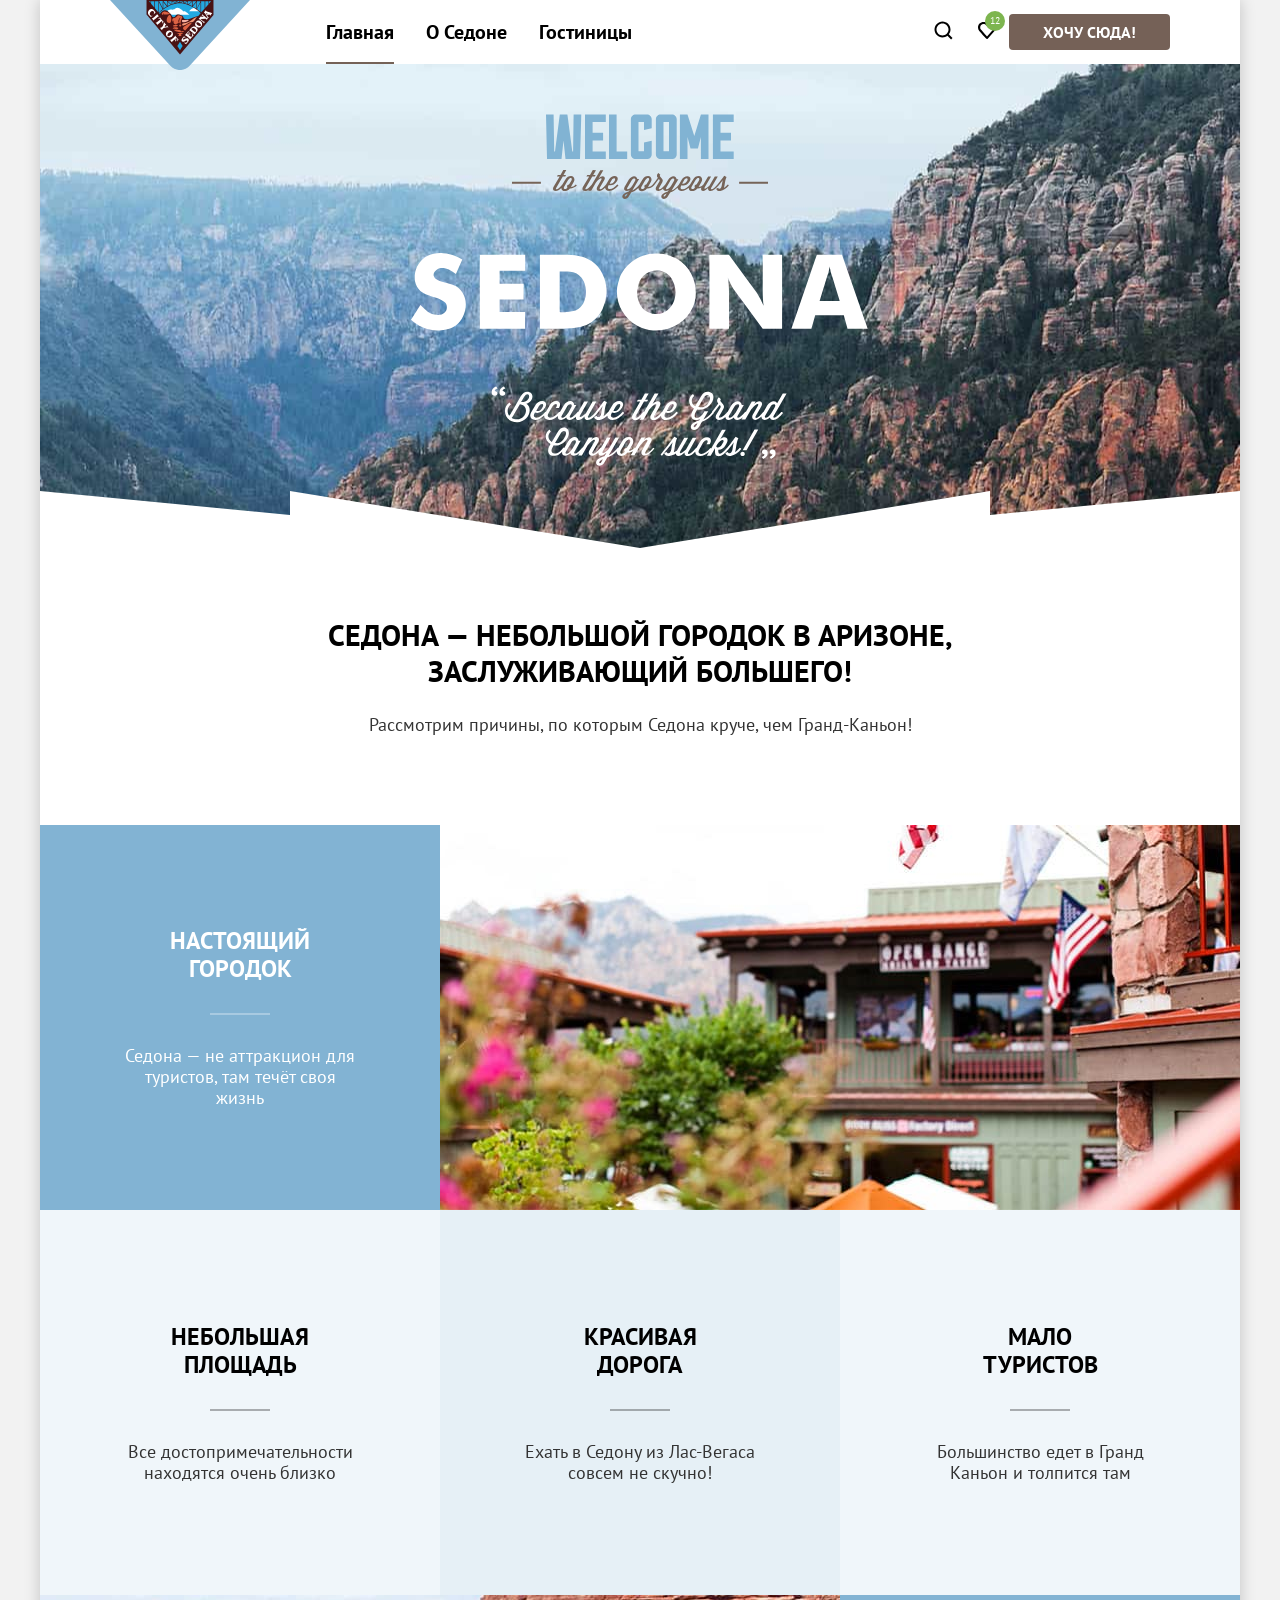
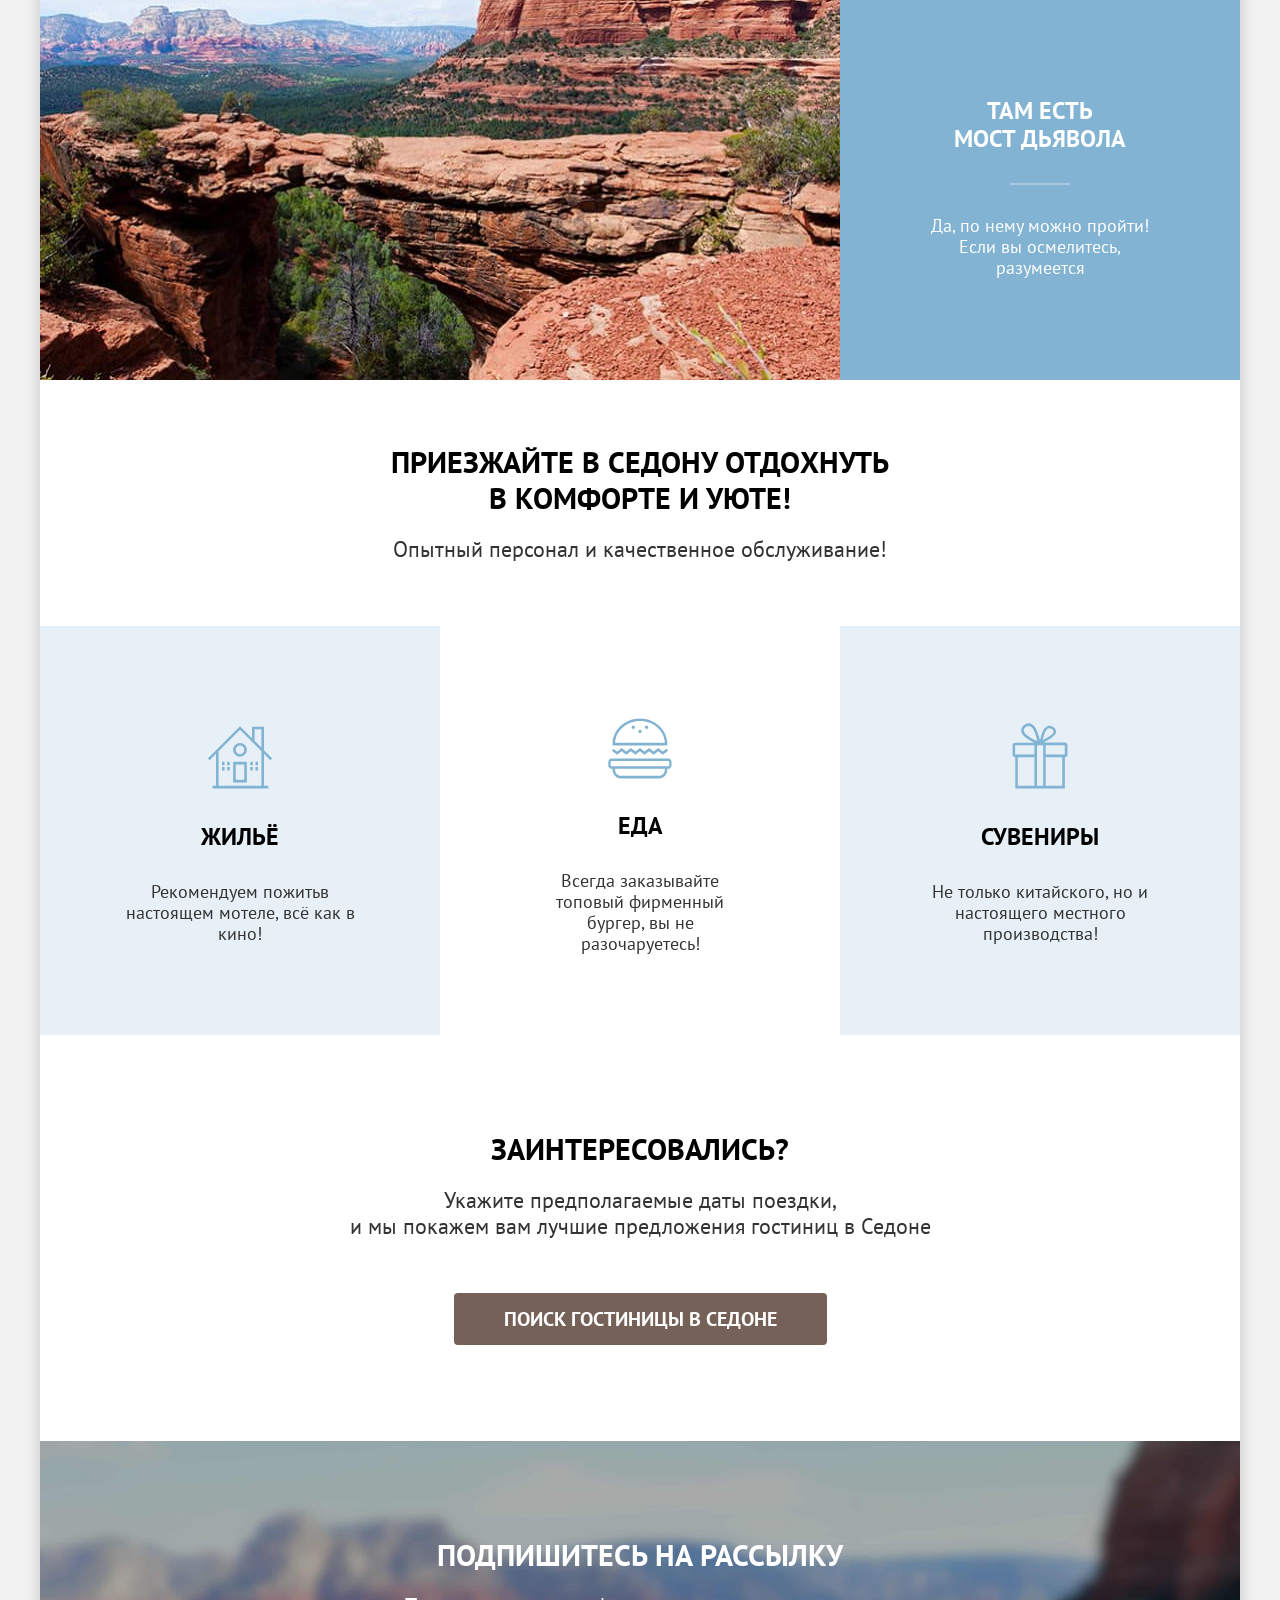
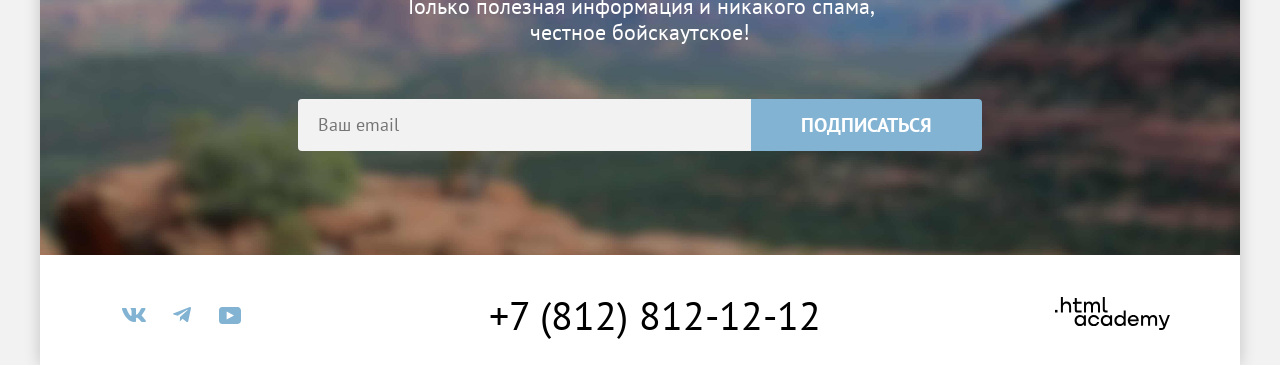
==== index.html @ 3ba4acf0 "Исправляет фокусы у интерактивных элементов" ====
<!DOCTYPE html>
<html lang="ru">

<head>
  <meta charset="utf-8">
  <title>Добро пожаловать в Седону</title>
  <link rel="icon" sizes="32x32" href="favicon.ico">
  <link rel="stylesheet" href="styles/styles.css">
</head>

<body>
  <header class="page-header">
    <nav class="navigation">
      <a class="nav-logo" href="/">
        <img class="navigation-item-image" src="images/logo.svg" width="140" height="70" alt="Логотип города">
      </a>
      <ul class="navigation-list">
        <li class="navigation-item">
          <a class="navigation-link navigation-link-current" href="/">Главная</a>
        </li>
        <li class="navigation-item">
          <a class="navigation-link" href="#">О Седоне</a>
        </li>
        <li class="navigation-item">
          <a class="navigation-link" href="catalog.html">Гостиницы</a>
        </li>
      </ul>
      <ul class="navigation-user">
        <li class="navigation-user-item">
          <a class="navigation-user-link search" href="#">
            <span class="visually-hidden">Поиск</span>
            <svg width="20" height="20" viewBox="0 0 20 20" fill="none" xmlns="http://www.w3.org/2000/svg">
              <path
                d="M19.5 18.0083L15.8 14.3287C16.8 13.0359 17.5 11.3453 17.5 9.4558C17.5 5.08011 13.9 1.5 9.5 1.5C5.1 1.5 1.5 5.17956 1.5 9.55525C1.5 13.9309 5.1 17.511 9.5 17.511C11.3 17.511 13 16.9144 14.4 15.8204L18.1 19.5L19.5 18.0083ZM9.5 15.5221C6.2 15.5221 3.5 12.837 3.5 9.55525C3.5 6.27348 6.2 3.5884 9.5 3.5884C12.8 3.5884 15.5 6.27348 15.5 9.55525C15.5 12.837 12.8 15.5221 9.5 15.5221Z"
                fill="currentColor" />
            </svg>
          </a>
        </li>
        <li class="navigation-user-item">
          <a class="navigation-user-link favourite" href="#">
            <span class="visually-hidden">Избранное</span>
            <svg width="20" height="20" viewBox="0 0 20 20" fill="none" xmlns="http://www.w3.org/2000/svg">
              <path
                d="M9.9 19C9.6 19 9.3 18.9 9.1 18.6C3.7 12.5 2.4 11.1 2.1 10.7C1.4 9.8 1 8.6 1 7.4C1 4.4 3.4 2 6.5 2C7.8 2 9 2.5 10 3.3C11 2.5 12.3 2 13.5 2C16.5 2 19 4.4 19 7.4C19 8.7 18.5 9.9 17.7 10.8L10.7 18.7C10.5 18.9 10.3 19 9.9 19ZM3.9 9.5C4.2 9.9 7.4 13.5 10 16.4L16.2 9.4C16.7 8.9 16.9 8.2 16.9 7.4C16.9 5.6 15.4 4.1 13.6 4.1C12.6 4.1 11.6 4.6 10.9 5.4C10.6 5.7 10.3 5.8 10 5.8C9.7 5.8 9.4 5.6 9.2 5.4C8.5 4.6 7.5 4.1 6.5 4.1C4.7 4.1 3.2 5.6 3.2 7.4C3.1 8.3 3.5 9 3.9 9.5C3.8 9.5 3.8 9.5 3.9 9.5Z"
                fill="currentColor" />
            </svg>
            <span class="icon-button-counter">12</span>
          </a>
        </li>
        <li class="navigation-user-item">
          <a class="button primary-button-small" href="#">Хочу сюда!</a>
        </li>
      </ul>
    </nav>
  </header>

  <main class="main-index main-container">
    <section class="hero">
      <h1 class="visually-hidden">Добро пожаловать в Седону</h1>
      <img class="hero-title" src="images/welcome.svg" width="458" height="352" alt="Добро пожаловаты">
    </section>

    <section class="about">
      <h2 class="visually-hidden">О Седоне</h2>
      <p class="about-title section-title">Седона — небольшой городок в Аризоне,<br>заслуживающий большего!</p>
      <p class="about-description">Рассмотрим причины, по которым Седона круче, чем Гранд-Каньон!</p>
    </section>

    <section class="advantages">
      <h2 class="visually-hidden">Преимущества Седоны</h2>
      <ul class="advantages-list">
        <li class="advantages-item advantages-item-with-image advantages-item-with-image-top">
          <div class="advantages-item-content">
            <h3 class="section-subtitle advantages-item-title-white">Настоящий<br>городок</h3>
            <p class="advantages-item-description-white">Седона — не аттракцион для туристов, там течёт своя жизнь</p>
          </div>
          <img class="advantages-item-image" src="images/photo-1.jpg" width="800" height="385" alt="Город Седона">
        </li>
        <li class="advantages-item light-blue-background">
          <h3 class="section-subtitle advantages-item-title">Небольшая<br>площадь</h3>
          <p class="advantages-item-description">Все достопримечательности находятся очень близко</p>
        </li>
        <li class="advantages-item blue-background">
          <h3 class="section-subtitle advantages-item-title">Красивая<br>дорога</h3>
          <p class="advantages-item-description">Ехать в Седону из Лас-Вегаса совсем не скучно!</p>
        </li>
        <li class="advantages-item light-blue-background">
          <h3 class="section-subtitle advantages-item-title">Мало<br>туристов</h3>
          <p class="advantages-item-description">Большинство едет в Гранд Каньон и толпится там</p>
        </li>
        <li class="advantages-item advantages-item-with-image advantages-item-with-image-bottom">
          <div class="advantages-item-content">
            <h3 class="section-subtitle advantages-item-title-white">Там есть<br>мост дьявола</h3>
            <p class="advantages-item-description-white">Да, по нему можно пройти! Если вы осмелитесь, разумеется</p>
          </div>
          <img class="advantages-item-image" src="images/photo-2.jpg" width="800" height="385" alt="Мост дьявола">
        </li>
      </ul>
    </section>

    <section class="recommendations">
      <div class="recommendations-header">
        <h2 class="visually-hidden">Рекомендации по Седоне</h2>
        <p class="recommendations-title section-title">Приезжайте в Седону отдохнуть<br>в комфорте и уюте!</p>
        <p class="recommendations-description">Опытный персонал и качественное обслуживание!</p>
      </div>
      <ul class="recommendations-list">
        <li class="recommendations-item blue-background recommendations-house">
          <h3 class="recommendations-item-title section-subtitle">Жильё</h3>
          <p class="recommendations-item-description">Рекомендуем пожитьв настоящем мотеле, всё как в кино!</p>
        </li>
        <li class="recommendations-item recommendations-food">
          <h3 class="recommendations-item-title section-subtitle">Еда</h3>
          <p class="recommendations-item-description">Всегда заказывайте топовый фирменный бургер, вы не разочаруетесь!
          </p>
        </li>
        <li class="recommendations-item blue-background recommendations-gift">
          <h3 class="recommendations-item-title section-subtitle">Сувениры</h3>
          <p class="recommendations-item-description">Не только китайского, но и настоящего местного производства!
          </p>
        </li>
      </ul>
    </section>

    <section class="hotel-search">
      <h2 class="visually-hidden">Поиск гостиницы</h2>
      <p class="hotel-search-title section-title">Заинтересовались?</p>
      <p class="hotel-search-description">Укажите предполагаемые даты поездки,<br>и мы покажем вам лучшие предложения
        гостиниц
        в Седоне</p>
      <button class="primary-button-large button" type="button">Поиск гостиницы в Седоне</button>
    </section>

    <section class="subscription">
      <h2 class="subscription-title section-title">Подпишитесь на рассылку</h2>
      <p class="subscription-description">Только полезная информация и никакого спама,<br>честное бойскаутское!</p>
      <form class="subscription-form" action="https://echo.htmlacademy.ru/" method="post">
        <input class="subscription-form-input" type="email" name="email" placeholder="Ваш email" required>
        <button class="secondary-button button" type="submit">Подписаться</button>
      </form>
    </section>
  </main>

  <footer class="page-footer">
    <div class="socials">
      <h2 class="visually-hidden">Социальные сети</h2>
      <ul class="footer-social-list">
        <li class="footer-social-item">
          <a class="footer-social-link social-icon" target="_blank" rel="noreferrer noopener" href="https://vk.com/htmlacademy">
            <span class="visually-hidden">VKontakte</span>
            <svg aria-hidden="true" focusable="false" width="24" height="14" viewBox="0 0 24 14"
              fill="none" xmlns="http://www.w3.org/2000/svg">
              <path fill-rule="evenodd" clip-rule="evenodd"
                d="M23.45 0.948C23.616 0.402 23.45 0 22.655 0H20.03C19.362 0 19.054 0.347 18.887 0.73C18.887 0.73 17.552 3.926 15.661 6.002C15.049 6.604 14.771 6.795 14.437 6.795C14.27 6.795 14.019 6.604 14.019 6.057V0.948C14.019 0.292 13.835 0 13.279 0H9.151C8.734 0 8.483 0.304 8.483 0.593C8.483 1.214 9.429 1.358 9.526 3.106V6.904C9.526 7.737 9.373 7.888 9.039 7.888C8.149 7.888 5.984 4.677 4.699 1.003C4.45 0.288 4.198 0 3.527 0H0.9C0.15 0 0 0.347 0 0.73C0 1.412 0.89 4.8 4.145 9.281C6.315 12.341 9.37 14 12.153 14C13.822 14 14.028 13.632 14.028 12.997V10.684C14.028 9.947 14.186 9.8 14.715 9.8C15.105 9.8 15.772 9.992 17.33 11.467C19.11 13.216 19.403 14 20.405 14H23.03C23.78 14 24.156 13.632 23.94 12.904C23.702 12.18 22.852 11.129 21.725 9.882C21.113 9.172 20.195 8.407 19.916 8.024C19.527 7.533 19.638 7.314 19.916 6.877C19.916 6.877 23.116 2.451 23.449 0.948H23.45Z"
                fill="currentColor" />
            </svg>
          </a>
        </li>
        <li class="footer-social-item">
          <a class="footer-social-link social-icon" target="_blank" rel="noreferrer noopener" href="https://t.me/htmlacademy">
            <span class="visually-hidden">Telegram</span>
            <svg aria-hidden="true" focusable="false" width="18" height="16" viewBox="0 0 18 16"
              fill="none" xmlns="http://www.w3.org/2000/svg">
              <path
                d="M16.785 0.0992597L0.840489 6.24776C-0.247661 6.68481 -0.241365 7.29184 0.640845 7.56253L4.73445 8.83953L14.2058 2.8637C14.6537 2.59121 15.0629 2.7378 14.7265 3.03636L7.05283 9.96185H7.05103L7.05283 9.96275L6.77045 14.1823C7.18413 14.1823 7.36669 13.9925 7.59871 13.7686L9.58705 11.8351L13.7229 14.89C14.4855 15.31 15.0332 15.0941 15.2229 14.1841L17.9379 1.38885C18.2158 0.274623 17.5126 -0.229883 16.785 0.0992597Z"
                fill="currentColor" />
            </svg>
          </a>
        </li>
        <li class="footer-social-item">
          <a class="footer-social-link social-icon" target="_blank" rel="noreferrer noopener"
            href="https://www.youtube.com/user/htmlacademyru">
            <span class="visually-hidden">Youtube</span>
            <svg aria-hidden="true" focusable="false" width="22" height="17" viewBox="0 0 22 17"
              fill="none" xmlns="http://www.w3.org/2000/svg">
              <path
                d="M18.607 0H3.17413C1.31343 0 0 1.59375 0 3.4V13.4937C0 15.4062 1.31343 17 3.17413 17H18.8259C20.4677 17 22 15.4062 22 13.6V3.4C21.7811 1.59375 20.4677 0 18.607 0ZM7.66169 12.5375V4.4625L14.995 8.5L7.66169 12.5375Z"
                fill="currentColor" />
            </svg>
          </a>
        </li>
      </ul>
    </div>

    <div class="footer-contacts">
      <h2 class="visually-hidden">Номер телефона</h2>
      <a class="footer-phone-link" href="tel:+78128121212">+7 (812) 812-12-12</a>
    </div>

    <div class="footer-logo">
      <a class="footer-logo-link" target="_blank" rel="noreferrer noopener"
        href="https://htmlacademy.ru/intensive/htmlcss">
        <svg width="115" height="33" viewBox="0 0 115 33" fill="none" xmlns="http://www.w3.org/2000/svg">
          <path d="M0 12.9V15.5H2.5V12.9H0Z" fill="currentColor" />
          <path
            d="M11.6 4.5C10 4.5 8.8 5.2 8 6.2H7.9V0H5.9V15.5H7.9V10.2C7.9 8.1 9.2 6.6 11.2 6.6C13 6.6 14.1 8 14.1 9.8V15.5H16.1V9.4C16.2 6.4 14.3 4.5 11.6 4.5Z"
            fill="currentColor" />
          <path
            d="M26.6 4.8H21.8V1.1H19.8V4.9H17.9V6.9H19.8V12.9C19.8 14.6 20.8 15.6 22.5 15.6H26.6V13.6H22.9C22.2 13.6 21.8 13.2 21.8 12.5V6.8H26.6V4.8Z"
            fill="currentColor" />
          <path
            d="M41.1 4.6C39.5 4.6 38.2 5.4 37.6 6.7H37.5C36.9 5.5 35.7 4.6 34.1 4.6C32.7 4.6 31.6 5.4 31 6.4H30.9V4.8H29V15.4H31V10C31 8 32 6.5 33.6 6.5C35.1 6.5 36 7.5 36 9.1V15.4H38V9.8C38 7.4 39.4 6.5 40.6 6.5C42.1 6.5 43 7.5 43 9.1V15.4H45V8.9C45.1 6.4 43.6 4.6 41.1 4.6Z"
            fill="currentColor" />
          <path d="M47.8 12.7C47.8 14.4 48.8 15.4 50.6 15.4H52.6V13.4H50.9C50.2 13.4 49.8 13 49.8 12.3V0H47.8V12.7Z"
            fill="currentColor" />
          <path
            d="M28.9 19.7C28 18.6 26.7 17.9 25 17.9C21.9 17.9 19.6 20.2 19.6 23.5C19.6 26.8 21.9 29.1 25 29.1C26.8 29.1 28 28.3 28.8 27.2H28.9V28.8H30.9V18.2H28.9V19.7ZM25.3 27.1C23.1 27.1 21.7 25.5 21.7 23.5C21.7 21.5 23.1 19.9 25.3 19.9C27.5 19.9 28.9 21.5 28.9 23.5C28.9 25.4 27.5 27.1 25.3 27.1Z"
            fill="currentColor" />
          <path
            d="M44.2 22C43.7 19.6 41.6 17.9 38.8 17.9C35.4 17.9 33.2 20.4 33.2 23.5C33.2 26.6 35.4 29.1 38.8 29.1C41.6 29.1 43.7 27.3 44.2 24.9H42.1C41.7 26.2 40.4 27.2 38.8 27.2C36.6 27.2 35.2 25.6 35.2 23.6C35.2 21.6 36.6 20 38.8 20C40.4 20 41.6 21 42.1 22.2H44.2V22Z"
            fill="currentColor" />
          <path
            d="M55.1 19.7C54.2 18.6 52.9 17.9 51.2 17.9C48.1 17.9 45.8 20.2 45.8 23.5C45.8 26.8 48.1 29.1 51.2 29.1C53 29.1 54.2 28.3 55 27.2H55.1V28.8H57.1V18.2H55.1V19.7ZM51.5 27.1C49.3 27.1 47.9 25.5 47.9 23.5C47.9 21.5 49.3 19.9 51.5 19.9C53.7 19.9 55.1 21.5 55.1 23.5C55.1 25.4 53.6 27.1 51.5 27.1Z"
            fill="currentColor" />
          <path
            d="M68.7 19.8C67.8 18.7 66.5 17.9 64.8 17.9C61.7 17.9 59.4 20.2 59.4 23.5C59.4 26.8 61.6 29.1 64.8 29.1C66.5 29.1 67.8 28.3 68.6 27.3H68.7V28.8H70.7V13.4H68.7V19.8ZM65.1 27.1C62.9 27.1 61.5 25.5 61.5 23.5C61.5 21.5 62.9 19.9 65.1 19.9C67.3 19.9 68.7 21.5 68.7 23.5C68.6 25.5 67.2 27.1 65.1 27.1Z"
            fill="currentColor" />
          <path
            d="M78.3 17.9C75 17.9 72.8 20.4 72.8 23.5C72.8 26.5 74.9 29.1 78.3 29.1C80.8 29.1 82.8 27.8 83.5 25.5H81.4C80.9 26.5 79.8 27.1 78.4 27.1C76.5 27.1 75.1 25.8 75 24.2H83.8C84 20.6 81.8 17.9 78.3 17.9ZM78.3 19.8C80 19.8 81.3 20.8 81.6 22.4H75.1C75.4 20.9 76.6 19.8 78.3 19.8Z"
            fill="currentColor" />
          <path
            d="M98.2 17.9C96.6 17.9 95.3 18.7 94.6 19.9H94.5C93.9 18.7 92.7 17.9 91.1 17.9C89.7 17.9 88.6 18.6 88 19.7V18.2H86.1V28.8H88.1V23.4C88.1 21.4 89.1 20 90.7 19.9C92.2 19.9 93.1 20.9 93.1 22.5V28.8H95.1V23.2C95.1 20.8 96.5 19.9 97.7 19.9C99.2 19.9 100.1 20.9 100.1 22.5V28.8H102.1V22.3C102.2 19.7 100.7 17.9 98.2 17.9Z"
            fill="currentColor" />
          <path
            d="M109.4 27L105.8 18.1H103.6L108.4 29.7C108.1 30.6 107.7 30.9 106.7 30.9H104.2V32.9H106.7C108.5 32.9 109.5 32.1 110.2 30.3L114.9 18.1H112.8L109.4 27Z"
            fill="currentColor" />
        </svg>
      </a>
    </div>
  </footer>

</body>

</html>
---- styles/styles.css ----
@font-face {
  font-family: "Pt Sans";
  font-style: normal;
  font-weight: 400;
  src: url("../fonts/ptsans-400.woff2") format("woff2");
  font-display: swap;
}

@font-face {
  font-family: "Pt Sans";
  font-style: normal;
  font-weight: 700;
  src: url("../fonts/ptsans-700.woff2") format("woff2");
  font-display: swap;
}

body {
  font-family: "Pt Sans", sans-serif;
  font-size: 18px;
  line-height: 21px;
  background-color: #FFFFFF;
  color: #333333;
  display: flex;
  flex-direction: column;
  min-height: 100vh;
  margin: 0 auto;
  max-width: 1200px;
  box-shadow: 0 0 15px 0 #00000033;
}

html {
  background-color: #F2F2F2;
}

img {
  vertical-align: middle;
}

*,
*::before,
*::after {
  box-sizing: border-box;
}

.main-container {
  flex-grow: 1;
  margin: 0 auto;
  text-align: center;
}

.main-container-catalog {
  flex-grow: 1;
  margin: 0 auto;
}

.button {
  font-family: inherit;
  font-weight: 700;
  text-transform: uppercase;
  border-radius: 4px;
  cursor: pointer;
  padding: 8px 50px;
  border: none;
  display: inline-block;
}

.visually-hidden {
  position: absolute;
  width: 1px;
  height: 1px;
  margin: -1px;
  padding: 0;
  border: 0;
  clip: rect(0 0 0 0);
  overflow: hidden;
}

.section-title {
  font-size: 30px;
  line-height: 36px;
  font-weight: 700;
  color: #000000;
  text-transform: uppercase;
  margin: 0;
}

.section-subtitle {
  font-size: 24px;
  line-height: 28px;
  font-weight: 700;
  color: #000000;
  text-transform: uppercase;
  margin: 0;
}

.page-header {
  color: #000000;
}

.navigation {
  display: flex;
  align-items: center;
  justify-content: space-between;
  padding: 0 70px;
  min-height: 64px;
  position: relative;
}

.nav-logo {
  position: absolute;
  height: 70px;
  width: 140px;
  top: 0;
  left: 70px;
}

.navigation-item-image {
  display: block;
  height: 70px;
  width: 140px;
}

.navigation-list {
  list-style: none;
  margin: 0 0 0 200px;
  padding: 0;
  display: flex;
  flex-wrap: wrap;
  flex-grow: 1;
}

.navigation-user {
  display: flex;
  flex-wrap: wrap;
  align-items: center;
  list-style: none;
  margin: 0;
  padding-left: 0;
}

.navigation-link {
  display: inline-block;
  padding: 20px 16px;
  font-size: 20px;
  line-height: 24px;
  font-weight: 700;
  text-decoration: none;
  color: #000000;
}

.navigation-link:hover, .navigation-link:focus {
  color: #756157;
}

.navigation-link:active {
  color: #7561574D;
}

.navigation-link:disabled {
  color: #E5E5E5;
}

.navigation-item {
  position: relative;
}

.navigation-link-current::before {
  position: absolute;
  right: 16px;
  bottom: 0;
  left: 16px;
  height: 2px;
  background-color: #756257;
  content: "";
}

.navigation-link-current:hover {
  color: #000000;
}

.navigation-user-link {
  display: inline-block;
  padding: 20px 12px;
  min-width: 44px;
  min-height: 64px;
  text-decoration: none;
  position: relative;
}

.search {
  color: #000000;
}

.search:hover, .search:focus {
  color: #756157;
}

.search:active {
  color: #7561574D;
}

.search:disabled {
  color: #E5E5E5;
}

.favourite {
  color: #000000;
}

.favourite:hover, .favourite:focus  {
  color: #756157;
}

.favourite:active {
  color: #7561574D;
}

.favourite:disabled {
  color: #E5E5E5;
}

.icon-button-counter {
  display: block;
  width: 20px;
  height: 20px;
  background-color: #7DB54F;
  color: #FFFFFF;
  font-size: 10px;
  line-height: 10px;
  border-radius: 50%;
  position: absolute;
  top: 11px;
  right: 4px;
  display: flex;
  align-items: center;
  justify-content: center;
}

.primary-button-small {
  font-family: inherit;
  background-color: #756157;
  color: #FFFFFF;
  font-size: 16px;
  line-height: 20px;
  text-decoration: none;
  padding: 8px 34px;
  border: none;
  cursor: pointer;
  display: inline-block;
}

.primary-button-small:hover {
  background-color: #615048;
}

.primary-button-small:focus {
  background-color: #615048;
  outline: none;
}

.primary-button-small:active {
  background-color: #756157;
  color: #FFFFFF4D;
}

.primary-button-small:disabled {
  background-color: #E5E5E5;
}

.hero {
  background-color: lightgray;
  background-image: url("../images/divider.svg"), url("../images/index-background.jpg");
  background-size: 100% auto, cover;
  background-repeat: no-repeat, no-repeat;
  background-position: center bottom, center center;
  align-content: center;
  padding: 50px 0 82px;
}

.about {
  padding: 69px 200px 90px;
}

.about-title {
  margin: 0 auto 25px;
}

.about-description {
  margin: 0;
}

.advantages-list {
  margin: 0;
  list-style: none;
  padding: 0;
  display: grid;
  grid-template-columns: repeat(3, 1fr);
}

.advantages-item-with-image-bottom .advantages-item-image {
  order: -1;
}

.advantages-item {
  min-height: 385px;
  align-content: center;
  padding: 102px 85px;
}

.advantages-item-with-image-top {
  background-color: #82B3D3;
  display: grid;
  grid-template-columns: 1fr 2fr;
  padding: 0;
  grid-column: 1 / -1;
}

.advantages-item-with-image-bottom {
  background-color: #82B3D3;
  display: grid;
  grid-template-columns: 2fr 1fr;
  padding: 0;
  grid-column: 1 / -1;
}

.blue-background {
  background-color: #83B3D333;
}

.light-blue-background {
  background-color: #83B3D31F;
}

.advantages-item-content {
  align-content: center;
  padding: 102px 85px;
}

.advantages-item-title {
  position: relative;
}

.advantages-item-title::after {
  content: "";
  display: block;
  height: 2px;
  width: 60px;
  margin: 30px auto;
  background-color: #0000004D;
}

.advantages-item-title-white {
  font-size: 24px;
  line-height: 28px;
  font-weight: 700;
  color: #FFFFFF;
  text-transform: uppercase;
  position: relative;
}

.advantages-item-title-white::after {
  content: "";
  display: block;
  height: 2px;
  width: 60px;
  margin: 30px auto;
  background-color: #FFFFFF4D;
}

.advantages-item-description {
  font-size: 18px;
  line-height: 21px;
  margin: 0;
}

.advantages-item-description-white {
  font-size: 18px;
  line-height: 21px;
  color: #FFFFFF;
  margin: 0;
}

.advantages-item-image {
  max-width: 100%;
  height: 100%;
  object-fit: cover;
}

.recommendations-header {
  padding: 64px 200px;
}

.recommendations-title {
  margin: 0 auto 20px;
}

.recommendations-description {
  font-size: 22px;
  line-height: 26px;
  margin: 0;
}

.recommendations-list {
  list-style: none;
  display: grid;
  grid-template-columns: repeat(3, 1fr);
  padding: 0;
  margin: 0;
}

.recommendations-item {
  padding: 81px 85px;
  align-content: center;
}

.recommendations-item-title {
  margin-bottom: 30px;
}

.recommendations-item-description {
  margin: 0;
}

.recommendations-house .recommendations-item-title::before {
  content: "";
  display: block;
  width: 72px;
  height: 75px;
  margin: 0 auto 30px;
  background-image: url("../images/housing.svg");
  background-repeat: no-repeat;
  background-position: center;
  background-size: contain;
}

.recommendations-food .recommendations-item-title::before {
  content: "";
  display: block;
  width: 72px;
  height: 75px;
  margin: 0 auto 30px;
  background-image: url("../images/hamburger.svg");
  background-repeat: no-repeat;
  background-position: center;
  background-size: contain;
}

.recommendations-gift .recommendations-item-title::before {
  content: "";
  display: block;
  width: 72px;
  height: 75px;
  margin: 0 auto 30px;
  background-image: url("../images/gift.svg");
  background-repeat: no-repeat;
  background-position: center;
  background-size: contain;
}

.hotel-search {
  padding: 96px 200px;
}

.hotel-search-title {
  margin-bottom: 20px;
}

.hotel-search-description {
  font-size: 22px;
  line-height: 26px;
  margin: 0 0 54px;
}

.primary-button-large {
  background-color: #756157;
  color: #FFFFFF;
  padding: 8px 50px;
  font-size: 20px;
  line-height: 36px;
  font-weight: 700;
  text-transform: uppercase;
  border: none;
  cursor: pointer;
  display: inline-block;
}

.primary-button-large:hover {
  background-color: #615048;
}

.primary-button-large:focus {
  background-color: #615048;
  outline: none;
}

.primary-button-large:active {
  background-color: #756157;
  color: #FFFFFF4D;
}

.primary-button-large:disabled {
  background-color: #E5E5E5;
}

.subscription-title {
  color: #FFFFFF;
  margin-bottom: 20px;
}

.subscription-description {
  font-size: 22px;
  line-height: 26px;
  color: #FFFFFF;
  margin: 0 auto 54px;
}

.subscription {
  background-image: url("../images/subscription-background.jpg");
  padding: 96px 200px 104px;
  background-color: lightgray;
  background-size: cover;
  background-repeat: no-repeat;
  text-align: center;
}

.subscription-form {
  display: flex;
  max-width: 684px;
  margin: 0 auto;
}

.subscription-form-input {
  width: 100%;
  border: none;
  background-color: #F2F2F2;
  border-radius: 4px 0 0 4px;
  font-family: inherit;
  font-size: 18px;
  line-height: 24px;
  color: #00000099;
  padding: 14px 20px;
}

.subscription-form-input:hover {
  background-color: #E6E6E6;
}

.subscription-form-input:focus {
  background-color: #E6E6E6;
  outline: #83B3D3 3px solid;
  outline-offset: -3px;
}

.subscription-form-input:disabled {
  color: #E5E5E5;
}

.secondary-button {
  background-color: #82B3D3;
  color: #FFFFFF;
  font-size: 20px;
  line-height: 36px;
  font-weight: 700;
  text-transform: uppercase;
  text-align: center;
  border-radius: 0 4px 4px 0;
  border: none;
  cursor: pointer;
  display: inline-block;
  outline: none;
}

.secondary-button:hover, .secondary-button:focus {
  background-color: #68A2CA;
}

.secondary-button:active {
  background-color: #68A2CA4D;
  color: #FFFFFF4D;
}

.secondary-button:disabled {
  background-color: #E5E5E5;
}

.page-footer {
  background-color: #FFFFFF;
  color: #000000;
  display: flex;
  justify-content: space-between;
  align-items: center;
  padding: 40px 70px 30px;
}

.footer-social-link {
  width: 48px;
  height: 40px;
  display: flex;
  align-items: center;
  justify-content: center;
}

.footer-social-list {
  list-style: none;
  display: flex;
  flex-wrap: wrap;
  margin: 0;
  padding: 0;
  max-width: 146px;
}

.social-icon {
  color: #83B3D3;
}

.social-icon:hover {
  color: #68A2CA;
}

.social-icon:focus {
  color: #68A2CA;
  outline: none;
}

.social-icon:active {
  color: #68A2CA4D;
}

.social-icon:disabled {
  color: #E5E5E5;
}

.footer-phone-link {
  font-size: 40px;
  line-height: 40px;
  color: #000000;
  text-decoration: none;
}

.footer-phone-link:hover {
  color: #756157;
}

.footer-phone-link:focus {
  color: #756157;
  outline: none;
}

.footer-phone-link:active {
  color: #7561574D;
}

.footer-phone-link:disabled {
  color: #E5E5E5;
}

.footer-logo-link {
  color: #000000;
}

.footer-logo-link:hover {
  color: #756157;
}

.footer-logo-link:focus {
  color: #756157;
  outline: none;
}

.footer-logo-link:active {
  color: #7561574D;
}

.footer-phone-link:disabled {
  color: #E5E5E5;
}

.footer-phone-link:focus {
  color: #756157;
  outline: none;
}

.footer-phone-link:active {
  color: #7561574D;
}

.catalog-hero {
  background-color: lightgray;
  display: block;
  background-image: url("../images/catalog-background.jpg");
  background-size: cover;
  background-repeat: no-repeat;
  padding: 35px 70px 70px;
}

.catalog {
  display: flex;
  flex-direction: column;
  padding: 50px 70px 60px;
}

.catalog-filters {
  display: flex;
  flex-wrap: wrap;
  justify-content: space-between;
}

.catalog-filter-left-group {
  display: flex;
  flex-wrap: wrap;
  gap: 70px;
}

.catalog-filter-item {
  display: flex;
  gap: 16px;
}

.catalog-filter-right-group {
  display: flex;
  flex-wrap: wrap;
  gap: 70px;
}

.control-input-radio {
  width: 20px;
  border: none;
}

.control-input-checkbox {
  width: 20px;
  border-radius: 4px;
}

.catalog-filter-range {
  padding-left: 0;
  list-style: none;
  margin: 0;
}

.range-input-container {
  display: flex;
  gap: 2px;
  max-width: 288px;
}

input[type="number"]::-webkit-outer-spin-button,
input[type="number"]::-webkit-inner-spin-button {
  appearance: none;
  margin: 0;
}

.catalog-filter-button-container {
  display: flex;
  flex-direction: column;
  gap: 32px;
  justify-content: end;
}

.filters-section {
  display: flex;
  align-items: center;
  padding-bottom: 40px;
}

.sorting-select {
  min-height: 48px;
  margin-right: 70px;
  margin-left: auto;
  width: 292px;
  border: 2px solid #E5E5E5;
  border-radius: 4px;
  padding: 10px 20px;
  color: #333333;
  font-size: 18px;
  line-height: 21px;
  font-family: inherit;
}

.sorting-select:hover {
  border: 2px solid #68A2CA;
}

.sorting-select:focus {
  border: 2px solid #68A2CA;
  outline: none;
}

.sorting-select:active {
  border: 2px solid #0000004D;
  color: #0000004D;
}

.sorting-buttons-container {
  display: flex;
  flex-wrap: wrap;
  justify-content: flex-end;
  gap: 8px;
  max-width: 200px;
  min-width: 160px;
}

.inner-header-title {
  font-size: 60px;
  line-height: 70px;
  font-weight: 700;
  color: #FFFFFF;
  margin: 0 0 8px;
}

.breadcrumbs {
  display: flex;
  padding-left: 0;
  align-items: center;
  list-style: none;
  margin: 0 0 40px;
  position: relative;
}

.breadcrumbs-item {
  display: flex;
  align-items: center;
}

.breadcrumbs-link {
  font-size: 16px;
  line-height: 21px;
  color: #FFFFFF;
  text-decoration: none;
  display: flex;
  align-items: center;
}

.breadcrumbs-link:hover {
  color: #FFFFFF99;
}

.breadcrumbs-link:focus {
  color: #FFFFFF;
  outline: none;
}

.breadcrumbs-link:active {
  color: #FFFFFF4D;
}

.breadcrumbs-link:disabled {
  color: #FFFFFF1A;
}

.breadcrumbs-item:not(:last-child)::after {
  display: block;
  margin: 0 10px;
  background-image: url("../images/arrow-right.svg");
  content: "";
  width: 7px;
  height: 10px;
}

.catalog-filter-title {
  font-size: 20px;
  line-height: 24px;
  font-weight: 700;
  color: #FFFFFF;
  padding: 0;
  margin-bottom: 32px;
}

.catalog-filter-group {
  margin: 0;
  padding: 0;
}

.catalog-filter-list {
  display: flex;
  flex-direction: column;
  gap: 16px;
  padding-left: 0;
  list-style: none;
  margin: 0;
}

.control-input-label {
  font-size: 18px;
  line-height: 23px;
  color: #FFFFFF;
}

.control-input {
  display: flex;
  font-family: inherit;
  font-size: 18px;
  line-height: 24px;
  font-weight: 700;
  color: #000000;
  border: none;
  padding: 12px 20px;
}

.control-input:hover {
  background-color: #E6E6E6;
}

.control-input:focus {
  background-color: #E6E6E6;
  outline: #83B3D3 3px solid;
  outline-offset: -3px;
}

.control-input:disabled {
  color: #E5E5E5;
}

.minimum-price {
  border-radius: 4px 0 0 4px;
  width: 100%;
}

.maximum-price {
  border-radius: 0 4px 4px 0;
  width: 100%;
}

fieldset.catalog-filter-group {
  border: none;
}

.secondary-button-small {
  background-color: #82B3D3;
  color: #FFFFFF;
  font-family: inherit;
  font-size: 16px;
  line-height: 20px;
  padding: 8px 20px;
  border: none;
  cursor: pointer;
  display: inline-block;
}

.secondary-button-small:hover {
  background-color: #68A2CA;
}

.secondary-button-small:focus {
  background-color: #68A2CA;
  outline: none;
}

.secondary-button-small:active {
  background-color: #68A2CA4D;
  color: #FFFFFF4D;
}

.secondary-button-small:disabled {
  background-color: #E5E5E5;
}

.ghost-button {
  background-color: transparent;
  color: #FFFFFF;
  font-family: inherit;
  font-size: 16px;
  line-height: 20px;
  padding: 8px 50px;
  border: none;
  cursor: pointer;
  display: inline-block;
}

.ghost-button:hover {
  color: #FFFFFF4D;
}

.ghost-button:focus {
  outline: 3px solid #83B3D3;
  outline-offset: -3px;
  color: #FFFFFF;
}

.ghost-button:active {
  color: #FFFFFF4D;
}

.ghost-button:disabled {
  color: #FFFFFF1A;
}

.sorting-button {
  display: block;
  width: 48px;
  height: 48px;
  background-repeat: no-repeat;
  background-position: center;
  background-size: 16px 14px;
  border: 2px solid #E5E5E5;
  border-radius: 4px;
  cursor: pointer;
  display: inline-block;
}

.sorting-button:hover {
  border-color: #000000;
}

.sorting-button:focus {
  border-color: #68A2CA;
  outline: none;
}

.sorting-button:active {
  border-color: #000000;
}

.sorting-button:disabled {
  border-color: #E5E5E5;
  color: #E5E5E5;
}

.sorting-button-tile {
  display: flex;
  align-items: center;
  justify-content: center;
  color: #000000;
  border: 2px solid #000000;
}

.sorting-button-card {
  display: flex;
  align-items: center;
  justify-content: center;
  color: #000000;
  border: 2px solid #E5E5E5;
}

.sorting-button-list {
  display: flex;
  align-items: center;
  justify-content: center;
  list-style: none;
  color: #000000;
  border: 2px solid #E5E5E5;
}

.product-list {
  display: grid;
  grid-template-columns: repeat(3, 1fr);
  gap: 20px;
  margin: 0 0 40px;
  padding: 0 0 40px;
  border-bottom: #E6E6E6 1px solid;
  list-style: none;
}

.product-card {
  outline: 1px solid #E5E5E5;
  border-radius: 4px;
  padding: 20px;
  display: grid;
  grid-template-columns: 1fr 1fr;
  grid-template-rows: 1fr auto auto auto;
  gap: 16px 20px;
}

.product-card-link {
  text-decoration: none;
  grid-column: 1 / -1;
  grid-row: 1 / 2;
}

.product-card-link:focus {
  outline: none;
}

.product-card-title {
  margin: 16px 0 0;
  font-size: 24px;
  line-height: 24px;
  font-weight: 700;
  color: #000000;
  text-decoration: none;
}

.product-card-category {
  margin: 0;
}

.product-card-price {
  justify-self: end;
}

.product-card-button {
  color: #FFFFFF;
  font-size: 16px;
  line-height: 20px;
  padding: 8px 26px;
  align-content: center;
  border: none;
  cursor: pointer;
  display: inline-block;
}

.product-card-button-favourite {
  background-color: #7DB54F;
  margin: 0;
  padding: 8px 18px;
  border: none;
  cursor: pointer;
  display: inline-block;
}

.product-card-button-favourite:hover {
  background-color: #6C9E42;
}

.product-card-button-favourite:focus {
  background-color: #6C9E42;
  outline: none;
}

.product-card-button-favourite:active {
  background-color: #7DB54F;
  color: #FFFFFF4D;
}

.product-card-button-favourite:disabled {
  background-color: #E5E5E5;
}

.product-card-rating {
  background-color: #F2F2F2;
  border-radius: 4px;
  font-size: 16px;
  line-height: 20px;
  text-transform: uppercase;
  padding: 8px 22px;
  margin: 0;
}

.product-card-image {
  width: 100%;
  height: auto;
}

.hotel-stars {
  display: flex;
  gap: 6px;
  padding-left: 0;
  align-items: center;
  list-style: none;
}

.pagination {
  display: flex;
  flex-wrap: wrap;
  gap: 8px;
  margin: 0;
  padding-left: 0;
  list-style: none;
}

.pagination-link {
  display: flex;
  align-items: center;
  justify-content: center;
  font-size: 20px;
  line-height: 26px;
  font-weight: 700;
  color: #FFFFFF;
  text-decoration: none;
  min-width: 60px;
  max-width: 70px;
  height: 60px;
  border-radius: 4px;
  text-align: center;
  vertical-align: middle;
  background-color: #82B3D3;
}

.pagination-link:hover {
  background-color: #68A2CA;
}

.pagination-link:focus {
  background-color: #68A2CA;
  outline: none;
}

.pagination-link:active {
  background-color: #68A2CA4D;
  color: #FFFFFF4D;
}

.pagination-link:disabled {
  background-color: #E5E5E5;
  color: #FFFFFF;
}

.pagination-current {
  background-color: #F2F2F2;
  color: #000000;
  pointer-events: none;
}

.pagination-current:hover {
  background-color: #F2F2F2;
  pointer-events: none;
}

.pagination-current:focus {
  background-color: #F2F2F2;
  pointer-events: none;
}

.pagination-current:active {
  background-color: #F2F2F2;
  pointer-events: none;
}

.pagination-current:disabled {
  background-color: #F2F2F2;
  pointer-events: none;
}

.more {
  background-color: transparent;
  color: #000000;
}

.more:hover {
  background-color: transparent;
}

.more:focus {
  background-color: transparent;
  outline: none;
}

.more:active {
  background-color: transparent;
}

.more:disabled {
  background-color: #F2F2F2;
}

.subscription-background-black {
  margin: 0 auto;
  text-align: center;
  padding: 96px 200px 104px;
}

.subscription-title-black {
  font-size: 30px;
  line-height: 36px;
  font-weight: 700;
  color: #000000;
  text-transform: uppercase;
  margin-bottom: 20px;
}

.subscription-description-black {
  font-size: 22px;
  line-height: 26px;
  margin: 0 auto 50px;
}
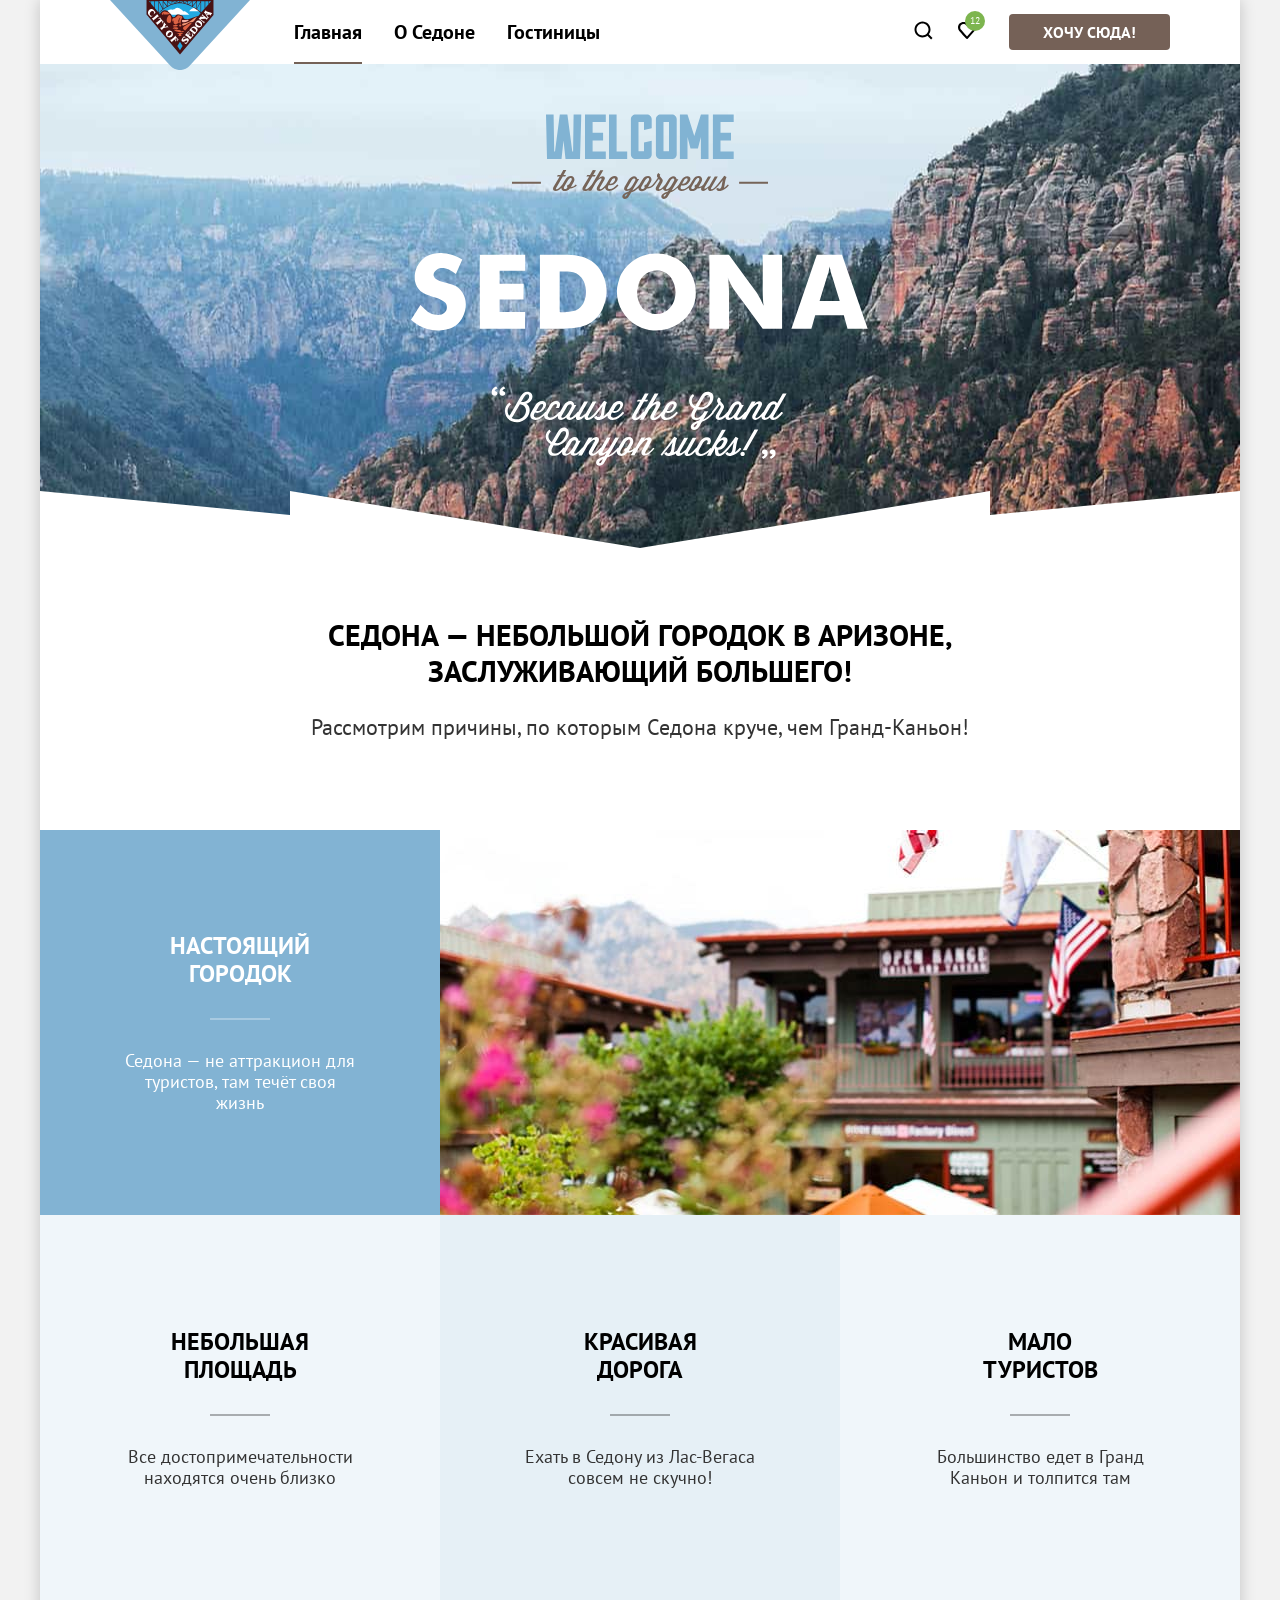
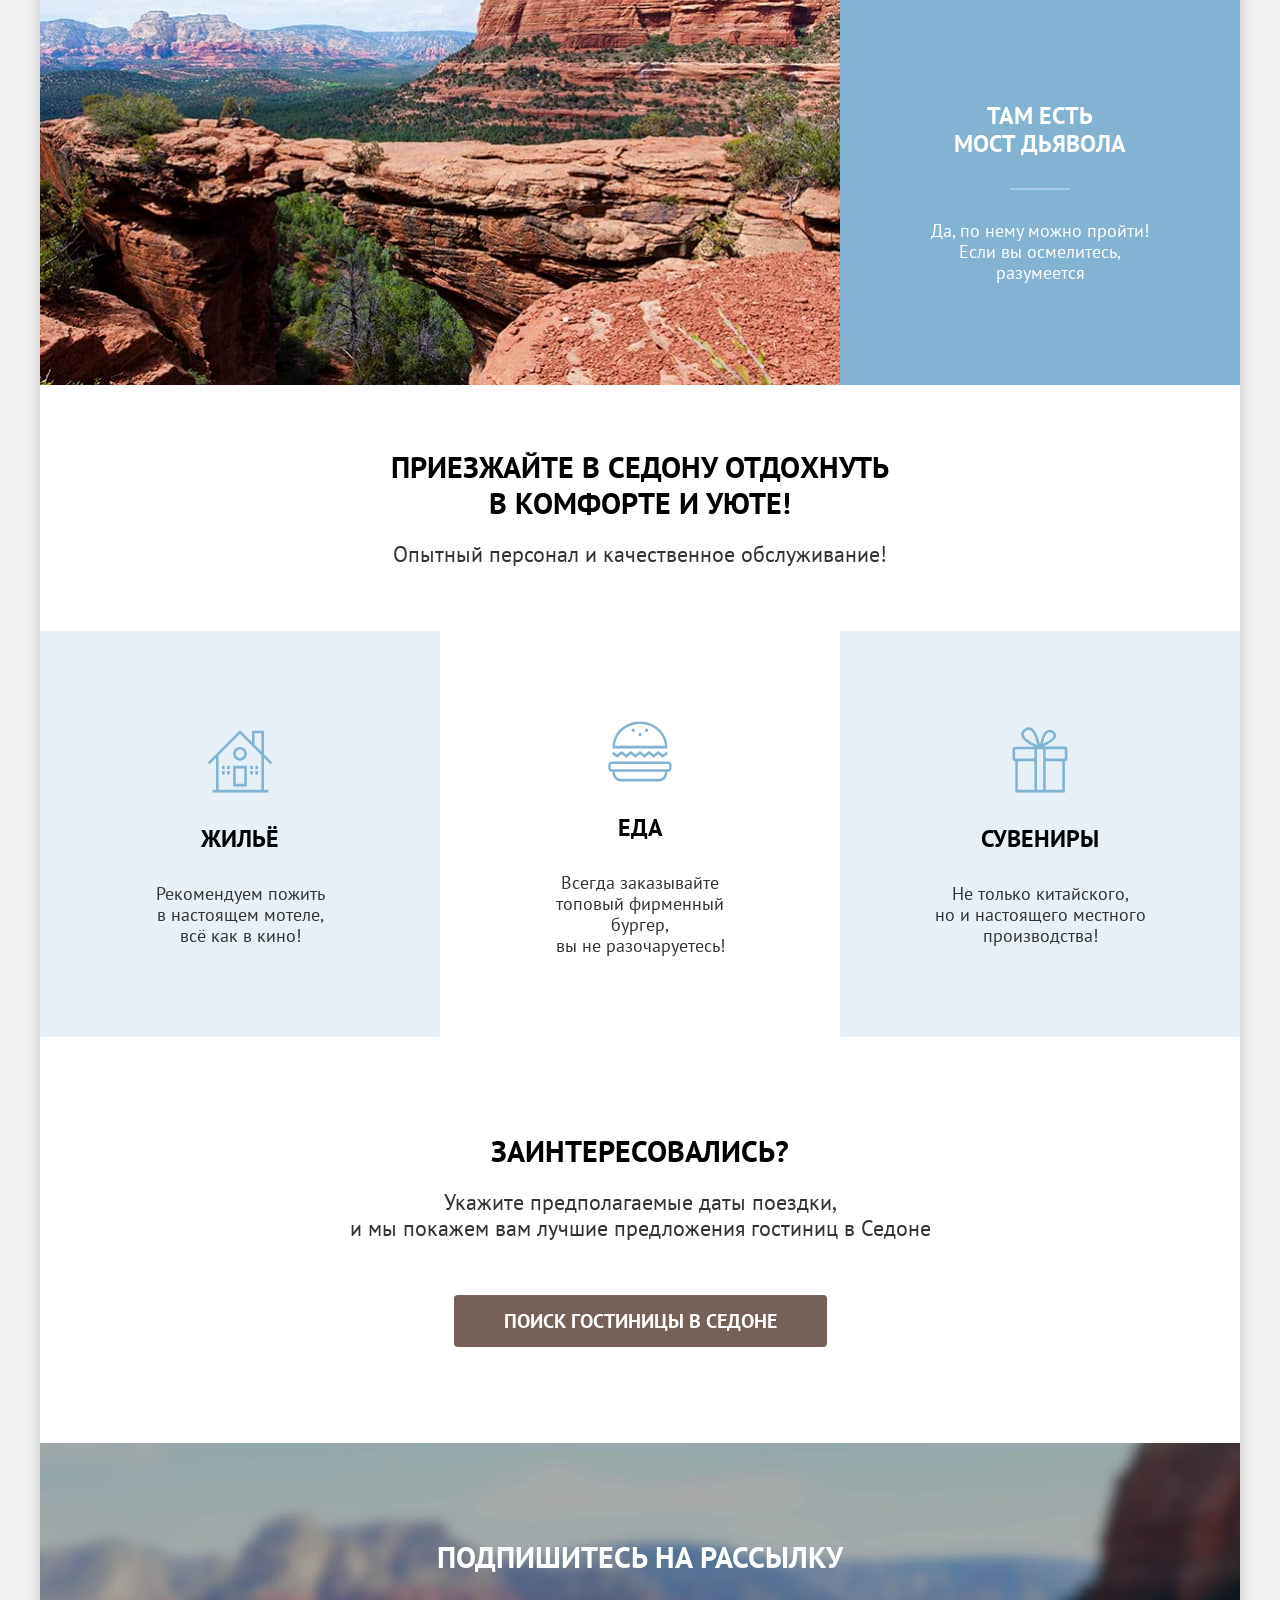
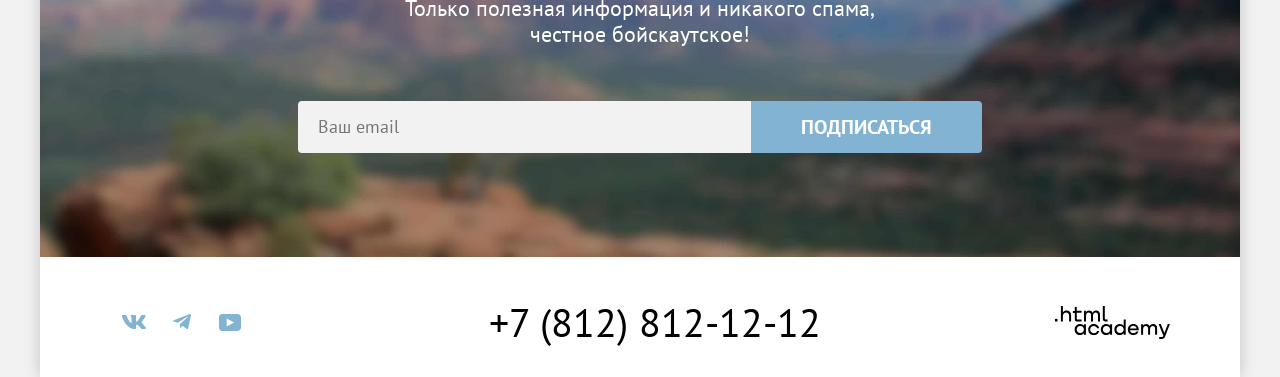
==== commit 0b10abd6: "Наводит порядок в css" ====
--- a/index.html
+++ b/index.html
@@ -48,7 +48,7 @@
           </a>
         </li>
         <li class="navigation-user-item">
-          <a class="button primary-button-small" href="#">Хочу сюда!</a>
+          <a class="button primary-button-small menu-button" href="#">Хочу сюда!</a>
         </li>
       </ul>
     </nav>
@@ -107,16 +107,16 @@
       <ul class="recommendations-list">
         <li class="recommendations-item blue-background recommendations-house">
           <h3 class="recommendations-item-title section-subtitle">Жильё</h3>
-          <p class="recommendations-item-description">Рекомендуем пожитьв настоящем мотеле, всё как в кино!</p>
+          <p class="recommendations-item-description">Рекомендуем пожить<br>в настоящем мотеле,<br>всё как в кино!</p>
         </li>
         <li class="recommendations-item recommendations-food">
           <h3 class="recommendations-item-title section-subtitle">Еда</h3>
-          <p class="recommendations-item-description">Всегда заказывайте топовый фирменный бургер, вы не разочаруетесь!
+          <p class="recommendations-item-description">Всегда заказывайте<br>топовый фирменный бургер,<br>вы не разочаруетесь!
           </p>
         </li>
         <li class="recommendations-item blue-background recommendations-gift">
           <h3 class="recommendations-item-title section-subtitle">Сувениры</h3>
-          <p class="recommendations-item-description">Не только китайского, но и настоящего местного производства!
+          <p class="recommendations-item-description">Не только китайского,<br>но и настоящего местного<br>производства!
           </p>
         </li>
       </ul>
@@ -128,7 +128,7 @@
       <p class="hotel-search-description">Укажите предполагаемые даты поездки,<br>и мы покажем вам лучшие предложения
         гостиниц
         в Седоне</p>
-      <button class="primary-button-large button" type="button">Поиск гостиницы в Седоне</button>
+      <button class="primary-button-large button open-modal-button" type="button">Поиск гостиницы в Седоне</button>
     </section>
 
     <section class="subscription">
@@ -136,7 +136,7 @@
       <p class="subscription-description">Только полезная информация и никакого спама,<br>честное бойскаутское!</p>
       <form class="subscription-form" action="https://echo.htmlacademy.ru/" method="post">
         <input class="subscription-form-input" type="email" name="email" placeholder="Ваш email" required>
-        <button class="secondary-button button" type="submit">Подписаться</button>
+        <button class="secondary-button button subscription-button" type="submit">Подписаться</button>
       </form>
     </section>
   </main>
@@ -146,10 +146,11 @@
       <h2 class="visually-hidden">Социальные сети</h2>
       <ul class="footer-social-list">
         <li class="footer-social-item">
-          <a class="footer-social-link social-icon" target="_blank" rel="noreferrer noopener" href="https://vk.com/htmlacademy">
+          <a class="footer-social-link social-icon" target="_blank" rel="noreferrer noopener"
+            href="https://vk.com/htmlacademy">
             <span class="visually-hidden">VKontakte</span>
-            <svg aria-hidden="true" focusable="false" width="24" height="14" viewBox="0 0 24 14"
-              fill="none" xmlns="http://www.w3.org/2000/svg">
+            <svg aria-hidden="true" focusable="false" width="24" height="14" viewBox="0 0 24 14" fill="none"
+              xmlns="http://www.w3.org/2000/svg">
               <path fill-rule="evenodd" clip-rule="evenodd"
                 d="M23.45 0.948C23.616 0.402 23.45 0 22.655 0H20.03C19.362 0 19.054 0.347 18.887 0.73C18.887 0.73 17.552 3.926 15.661 6.002C15.049 6.604 14.771 6.795 14.437 6.795C14.27 6.795 14.019 6.604 14.019 6.057V0.948C14.019 0.292 13.835 0 13.279 0H9.151C8.734 0 8.483 0.304 8.483 0.593C8.483 1.214 9.429 1.358 9.526 3.106V6.904C9.526 7.737 9.373 7.888 9.039 7.888C8.149 7.888 5.984 4.677 4.699 1.003C4.45 0.288 4.198 0 3.527 0H0.9C0.15 0 0 0.347 0 0.73C0 1.412 0.89 4.8 4.145 9.281C6.315 12.341 9.37 14 12.153 14C13.822 14 14.028 13.632 14.028 12.997V10.684C14.028 9.947 14.186 9.8 14.715 9.8C15.105 9.8 15.772 9.992 17.33 11.467C19.11 13.216 19.403 14 20.405 14H23.03C23.78 14 24.156 13.632 23.94 12.904C23.702 12.18 22.852 11.129 21.725 9.882C21.113 9.172 20.195 8.407 19.916 8.024C19.527 7.533 19.638 7.314 19.916 6.877C19.916 6.877 23.116 2.451 23.449 0.948H23.45Z"
                 fill="currentColor" />
@@ -157,10 +158,11 @@
           </a>
         </li>
         <li class="footer-social-item">
-          <a class="footer-social-link social-icon" target="_blank" rel="noreferrer noopener" href="https://t.me/htmlacademy">
+          <a class="footer-social-link social-icon" target="_blank" rel="noreferrer noopener"
+            href="https://t.me/htmlacademy">
             <span class="visually-hidden">Telegram</span>
-            <svg aria-hidden="true" focusable="false" width="18" height="16" viewBox="0 0 18 16"
-              fill="none" xmlns="http://www.w3.org/2000/svg">
+            <svg aria-hidden="true" focusable="false" width="18" height="16" viewBox="0 0 18 16" fill="none"
+              xmlns="http://www.w3.org/2000/svg">
               <path
                 d="M16.785 0.0992597L0.840489 6.24776C-0.247661 6.68481 -0.241365 7.29184 0.640845 7.56253L4.73445 8.83953L14.2058 2.8637C14.6537 2.59121 15.0629 2.7378 14.7265 3.03636L7.05283 9.96185H7.05103L7.05283 9.96275L6.77045 14.1823C7.18413 14.1823 7.36669 13.9925 7.59871 13.7686L9.58705 11.8351L13.7229 14.89C14.4855 15.31 15.0332 15.0941 15.2229 14.1841L17.9379 1.38885C18.2158 0.274623 17.5126 -0.229883 16.785 0.0992597Z"
                 fill="currentColor" />
@@ -171,8 +173,8 @@
           <a class="footer-social-link social-icon" target="_blank" rel="noreferrer noopener"
             href="https://www.youtube.com/user/htmlacademyru">
             <span class="visually-hidden">Youtube</span>
-            <svg aria-hidden="true" focusable="false" width="22" height="17" viewBox="0 0 22 17"
-              fill="none" xmlns="http://www.w3.org/2000/svg">
+            <svg aria-hidden="true" focusable="false" width="22" height="17" viewBox="0 0 22 17" fill="none"
+              xmlns="http://www.w3.org/2000/svg">
               <path
                 d="M18.607 0H3.17413C1.31343 0 0 1.59375 0 3.4V13.4937C0 15.4062 1.31343 17 3.17413 17H18.8259C20.4677 17 22 15.4062 22 13.6V3.4C21.7811 1.59375 20.4677 0 18.607 0ZM7.66169 12.5375V4.4625L14.995 8.5L7.66169 12.5375Z"
                 fill="currentColor" />
@@ -229,6 +231,107 @@
     </div>
   </footer>
 
+  <div class="modal-container">
+    <div class="modal modal-search">
+      <button class="modal-close-button">
+        <svg class="close-icon" aria-hidden="true" focusable="false" width="14" height="14" viewBox="0 0 20 20"
+          fill="none" xmlns="http://www.w3.org/2000/svg">
+          <path
+            d="M17 4.29231L15.7077 3L10 8.70769L4.29231 3L3 4.29231L8.70769 10L3 15.7077L4.29231 17L10 11.2923L15.7077 17L17 15.7077L11.2923 10L17 4.29231Z"
+            fill="currentColor" />
+        </svg>
+        <span class="visually-hidden">Закрыть</span>
+      </button>
+      <section class="modal-search-content">
+        <h2 class="modal-search-title section-title">Поиск гостиницы в Седоне</h2>
+        <form class="modal-form" action="https://echo.htmlacademy.ru/" method="post">
+          <label class="modal-form-label" for="check-in-date">Дата заезда:</label>
+          <div class="check-in-date-input">
+            <input class="modal-form-input" type="text" id="check-in-date" name="check-in-date" value="27 апреля 2020"
+              placeholder="Укажите дату" required>
+            <span class="error-message">Мы не можем отправить вас в прошлое.</span>
+          </div>
+
+          <label class="modal-form-label" for="check-out-date">Дата выезда:</label>
+          <div class="check-out-date-input">
+            <input class="modal-form-input" type="text" id="check-out-date" name="check-out-date"
+              value="1 сентября 2023" placeholder="Укажите дату" required>
+            <span class="information-message">На эти даты есть свободные номера. Пока есть.</span>
+          </div>
+
+          <label class="modal-form-label" for="adults">Взрослые:</label>
+          <div class="quantity-picker">
+            <button type="button" class="btn-minus" onclick="this.nextElementSibling.stepDown()">
+              <svg width="20" height="20" viewBox="0 0 20 20" fill="none" xmlns="http://www.w3.org/2000/svg">
+                <path d="M3 9V11H17V9H3Z" fill="currentColor" />
+              </svg>
+              <span class="visually-hidden">Уменьшить количество взрослых</span>
+            </button>
+            <input class="modal-input-guest-amount" type="number" id="adults" name="adults" min="1" max="10" value="2"
+              required>
+            <button type="button" class="btn-plus" onclick="this.previousElementSibling.stepUp()">
+              <svg width="20" height="20" viewBox="0 0 20 20" fill="none" xmlns="http://www.w3.org/2000/svg">
+                <path d="M17 9H11V3H9V9H3V11H9V17H11V11H17V9Z" fill="currentColor" />
+              </svg>
+              <span class="visually-hidden">Увеличить количество взрослых</span>
+            </button>
+          </div>
+
+          <label class="modal-form-label modal-form-label-children" for="children">Дети:
+            <span class="tooltip">
+              <button class="tooltip-toggle" type="button" aria-labelledby="tooltip-label-date">
+                <svg class="tooltip-icon" width="20" height="20" viewBox="0 0 20 20" fill="none"
+                  xmlns="http://www.w3.org/2000/svg">
+                  <path fill-rule="evenodd" clip-rule="evenodd" d="M9 4H11V6H9V4ZM11 16H9V7H11V16Z" fill="white" />
+                </svg>
+              </button>
+              <span class="tooltip-text" role="tooltip" id="tooltip-label-date">Укажите количество детей, которые
+                будут с вами, возраст которых от 6 до 18 лет. Дети до 6 лет размещаются бесплатно.</span>
+            </span>
+          </label>
+          <div class="quantity-picker">
+            <button type="button" class="btn-minus" onclick="this.nextElementSibling.stepDown()">
+              <svg width="20" height="20" viewBox="0 0 20 20" fill="none" xmlns="http://www.w3.org/2000/svg">
+                <path d="M3 9V11H17V9H3Z" fill="currentColor" />
+              </svg>
+              <span class="visually-hidden">Уменьшить количество детей</span>
+            </button>
+            <input class="modal-input-guest-amount" type="number" name="children" id="children" min="0" max="10"
+              value="2" required>
+            <button type="button" class="btn-plus" onclick="this.previousElementSibling.stepUp()">
+              <svg width="20" height="20" viewBox="0 0 20 20" fill="none" xmlns="http://www.w3.org/2000/svg">
+                <path d="M17 9H11V3H9V9H3V11H9V17H11V11H17V9Z" fill="currentColor" />
+              </svg>
+              <span class="visually-hidden">Увеличить количество детей</span>
+            </button>
+          </div>
+
+          <button class="secondary-button button modal-search-button" type="submit">Найти гостиницу</button>
+        </form>
+      </section>
+    </div>
+
+    <script>
+      const modal = document.querySelector('.modal-container');
+      const openButton = document.querySelector('.open-modal-button');
+      const closeButton = document.querySelector('.modal-close-button');
+
+      openButton.addEventListener('click', () => {
+        modal.classList.add('modal-container-open');
+      });
+
+      closeButton.addEventListener('click', () => {
+        modal.classList.remove('modal-container-open');
+      });
+
+      modal.addEventListener('click', (evt) => {
+        if (evt.target === modal) {
+          modal.classList.remove('modal-container-open');
+        }
+      });
+
+    </script>
+
 </body>
 
 </html>
--- a/styles/styles.css
+++ b/styles/styles.css
@@ -15,16 +15,16 @@
 }
 
 body {
-  font-family: "Pt Sans", sans-serif;
-  font-size: 18px;
-  line-height: 21px;
-  background-color: #FFFFFF;
-  color: #333333;
   display: flex;
   flex-direction: column;
   min-height: 100vh;
   margin: 0 auto;
   max-width: 1200px;
+  font-family: "Pt Sans", sans-serif;
+  font-size: 18px;
+  line-height: 21px;
+  color: #333333;
+  background-color: #FFFFFF;
   box-shadow: 0 0 15px 0 #00000033;
 }
 
@@ -54,14 +54,164 @@
 }
 
 .button {
+  display: inline-block;
+  padding: 8px 50px;
   font-family: inherit;
   font-weight: 700;
   text-transform: uppercase;
   border-radius: 4px;
+  border: none;
   cursor: pointer;
+}
+
+.secondary-button-small {
+  display: inline-block;
+  padding: 8px 20px;
+  color: #FFFFFF;
+  font-family: inherit;
+  font-size: 16px;
+  line-height: 20px;
+  background-color: #82B3D3;
+  border: none;
+  cursor: pointer;
+}
+
+.secondary-button-small:hover {
+  background-color: #68A2CA;
+}
+
+.secondary-button-small:focus {
+  background-color: #68A2CA;
+  outline: none;
+}
+
+.secondary-button-small:active {
+  color: #FFFFFF4D;
+  background-color: #68A2CA;
+}
+
+.secondary-button-small:disabled {
+  background-color: #E5E5E5;
+}
+
+.ghost-button {
+  display: inline-block;
   padding: 8px 50px;
-  border: none;
+  color: #FFFFFF;
+  font-family: inherit;
+  font-size: 16px;
+  line-height: 20px;
+  background-color: transparent;
+  border: none;
+  cursor: pointer;
+}
+
+.ghost-button:hover {
+  color: #FFFFFF4D;
+}
+
+.ghost-button:focus {
+  outline: 3px solid #83B3D3;
+  outline-offset: -3px;
+  color: #FFFFFF;
+}
+
+.ghost-button:active {
+  color: #FFFFFF4D;
+}
+
+.ghost-button:disabled {
+  color: #FFFFFF1A;
+}
+
+.primary-button-small {
   display: inline-block;
+  padding: 8px 34px;
+  font-family: inherit;
+  color: #FFFFFF;
+  font-size: 16px;
+  line-height: 20px;
+  text-decoration: none;
+  background-color: #756157;
+  border: none;
+  cursor: pointer;
+}
+
+.primary-button-small:hover {
+  background-color: #615048;
+}
+
+.primary-button-small:focus {
+  background-color: #615048;
+  outline: none;
+}
+
+.primary-button-small:active {
+  background-color: #756157;
+  color: #FFFFFF4D;
+}
+
+.primary-button-small:disabled {
+  background-color: #E5E5E5;
+}
+
+.primary-button-large {
+  display: inline-block;
+  padding: 8px 50px;
+  color: #FFFFFF;
+  font-size: 20px;
+  line-height: 36px;
+  font-weight: 700;
+  text-transform: uppercase;
+  background-color: #756157;
+  border: none;
+  cursor: pointer;
+}
+
+.primary-button-large:hover {
+  background-color: #615048;
+}
+
+.primary-button-large:focus {
+  background-color: #615048;
+  outline: none;
+}
+
+.primary-button-large:active {
+  background-color: #756157;
+  color: #FFFFFF4D;
+}
+
+.primary-button-large:disabled {
+  background-color: #E5E5E5;
+}
+
+.secondary-button {
+  display: inline-block;
+  color: #FFFFFF;
+  font-size: 20px;
+  line-height: 36px;
+  font-weight: 700;
+  text-transform: uppercase;
+  text-align: center;
+  background-color: #82B3D3;
+  border: none;
+  outline: none;
+  cursor: pointer;
+}
+
+.secondary-button:hover,
+.secondary-button:focus {
+  background-color: #68A2CA;
+}
+
+.secondary-button:active {
+  background-color: #68A2CA;
+  color: #FFFFFF4D;
+}
+
+.secondary-button:disabled {
+  background-color: #E5E5E5;
 }
 
 .visually-hidden {
@@ -76,21 +226,21 @@
 }
 
 .section-title {
+  margin: 0;
   font-size: 30px;
   line-height: 36px;
   font-weight: 700;
   color: #000000;
   text-transform: uppercase;
-  margin: 0;
 }
 
 .section-subtitle {
+  margin: 0;
   font-size: 24px;
   line-height: 28px;
   font-weight: 700;
   color: #000000;
   text-transform: uppercase;
-  margin: 0;
 }
 
 .page-header {
@@ -98,12 +248,12 @@
 }
 
 .navigation {
+  position: relative;
   display: flex;
   align-items: center;
   justify-content: space-between;
   padding: 0 70px;
   min-height: 64px;
-  position: relative;
 }
 
 .nav-logo {
@@ -121,21 +271,23 @@
 }
 
 .navigation-list {
-  list-style: none;
-  margin: 0 0 0 200px;
+  margin: 0 0 0 168px;
   padding: 0;
   display: flex;
   flex-wrap: wrap;
   flex-grow: 1;
+  max-width: 612px;
+  list-style: none;
 }
 
 .navigation-user {
   display: flex;
   flex-wrap: wrap;
   align-items: center;
+  margin: 0;
+  padding-left: 0;
+  max-width: 292px;
   list-style: none;
-  margin: 0;
-  padding-left: 0;
 }
 
 .navigation-link {
@@ -148,7 +300,8 @@
   color: #000000;
 }
 
-.navigation-link:hover, .navigation-link:focus {
+.navigation-link:hover,
+.navigation-link:focus {
   color: #756157;
 }
 
@@ -166,12 +319,12 @@
 
 .navigation-link-current::before {
   position: absolute;
+  content: "";
   right: 16px;
   bottom: 0;
   left: 16px;
   height: 2px;
   background-color: #756257;
-  content: "";
 }
 
 .navigation-link-current:hover {
@@ -179,19 +332,20 @@
 }
 
 .navigation-user-link {
+  position: relative;
   display: inline-block;
   padding: 20px 12px;
   min-width: 44px;
   min-height: 64px;
   text-decoration: none;
-  position: relative;
 }
 
 .search {
   color: #000000;
 }
 
-.search:hover, .search:focus {
+.search:hover,
+.search:focus {
   color: #756157;
 }
 
@@ -207,7 +361,8 @@
   color: #000000;
 }
 
-.favourite:hover, .favourite:focus  {
+.favourite:hover,
+.favourite:focus {
   color: #756157;
 }
 
@@ -220,61 +375,33 @@
 }
 
 .icon-button-counter {
-  display: block;
-  width: 20px;
-  height: 20px;
-  background-color: #7DB54F;
-  color: #FFFFFF;
-  font-size: 10px;
-  line-height: 10px;
-  border-radius: 50%;
   position: absolute;
   top: 11px;
   right: 4px;
   display: flex;
   align-items: center;
   justify-content: center;
-}
-
-.primary-button-small {
-  font-family: inherit;
-  background-color: #756157;
-  color: #FFFFFF;
-  font-size: 16px;
-  line-height: 20px;
-  text-decoration: none;
-  padding: 8px 34px;
-  border: none;
-  cursor: pointer;
-  display: inline-block;
-}
-
-.primary-button-small:hover {
-  background-color: #615048;
-}
-
-.primary-button-small:focus {
-  background-color: #615048;
-  outline: none;
-}
-
-.primary-button-small:active {
-  background-color: #756157;
-  color: #FFFFFF4D;
-}
-
-.primary-button-small:disabled {
-  background-color: #E5E5E5;
+  width: 20px;
+  height: 20px;
+  color: #FFFFFF;
+  font-size: 10px;
+  line-height: 10px;
+  background-color: #7DB54F;
+  border-radius: 50%;
+}
+
+.menu-button {
+  margin-left: 20px;
 }
 
 .hero {
+  align-content: center;
+  padding: 50px 0 82px;
   background-color: lightgray;
   background-image: url("../images/divider.svg"), url("../images/index-background.jpg");
   background-size: 100% auto, cover;
   background-repeat: no-repeat, no-repeat;
   background-position: center bottom, center center;
-  align-content: center;
-  padding: 50px 0 82px;
 }
 
 .about {
@@ -287,14 +414,16 @@
 
 .about-description {
   margin: 0;
+  font-size: 22px;
+  line-height: 26px;
 }
 
 .advantages-list {
+  display: grid;
+  grid-template-columns: repeat(3, 1fr);
   margin: 0;
   list-style: none;
   padding: 0;
-  display: grid;
-  grid-template-columns: repeat(3, 1fr);
 }
 
 .advantages-item-with-image-bottom .advantages-item-image {
@@ -308,19 +437,19 @@
 }
 
 .advantages-item-with-image-top {
-  background-color: #82B3D3;
   display: grid;
   grid-template-columns: 1fr 2fr;
+  grid-column: 1 / -1;
   padding: 0;
-  grid-column: 1 / -1;
+  background-color: #82B3D3;
 }
 
 .advantages-item-with-image-bottom {
-  background-color: #82B3D3;
   display: grid;
   grid-template-columns: 2fr 1fr;
   padding: 0;
   grid-column: 1 / -1;
+  background-color: #82B3D3;
 }
 
 .blue-background {
@@ -350,17 +479,17 @@
 }
 
 .advantages-item-title-white {
+  position: relative;
   font-size: 24px;
   line-height: 28px;
   font-weight: 700;
   color: #FFFFFF;
   text-transform: uppercase;
-  position: relative;
 }
 
 .advantages-item-title-white::after {
+  display: block;
   content: "";
-  display: block;
   height: 2px;
   width: 60px;
   margin: 30px auto;
@@ -368,20 +497,20 @@
 }
 
 .advantages-item-description {
+  margin: 0;
   font-size: 18px;
   line-height: 21px;
-  margin: 0;
 }
 
 .advantages-item-description-white {
+  margin: 0;
   font-size: 18px;
   line-height: 21px;
   color: #FFFFFF;
-  margin: 0;
 }
 
 .advantages-item-image {
-  max-width: 100%;
+  width: 100%;
   height: 100%;
   object-fit: cover;
 }
@@ -395,17 +524,17 @@
 }
 
 .recommendations-description {
+  margin: 0;
   font-size: 22px;
   line-height: 26px;
-  margin: 0;
 }
 
 .recommendations-list {
-  list-style: none;
   display: grid;
   grid-template-columns: repeat(3, 1fr);
   padding: 0;
   margin: 0;
+  list-style: none;
 }
 
 .recommendations-item {
@@ -422,10 +551,10 @@
 }
 
 .recommendations-house .recommendations-item-title::before {
+  display: block;
   content: "";
-  display: block;
-  width: 72px;
-  height: 75px;
+  width: 75px;
+  height: 72px;
   margin: 0 auto 30px;
   background-image: url("../images/housing.svg");
   background-repeat: no-repeat;
@@ -434,10 +563,10 @@
 }
 
 .recommendations-food .recommendations-item-title::before {
+  display: block;
   content: "";
-  display: block;
-  width: 72px;
-  height: 75px;
+  width: 75px;
+  height: 72px;
   margin: 0 auto 30px;
   background-image: url("../images/hamburger.svg");
   background-repeat: no-repeat;
@@ -446,10 +575,10 @@
 }
 
 .recommendations-gift .recommendations-item-title::before {
+  display: block;
   content: "";
-  display: block;
-  width: 72px;
-  height: 75px;
+  width: 75px;
+  height: 72px;
   margin: 0 auto 30px;
   background-image: url("../images/gift.svg");
   background-repeat: no-repeat;
@@ -466,61 +595,30 @@
 }
 
 .hotel-search-description {
+  margin: 0 0 54px;
   font-size: 22px;
   line-height: 26px;
-  margin: 0 0 54px;
-}
-
-.primary-button-large {
-  background-color: #756157;
-  color: #FFFFFF;
-  padding: 8px 50px;
-  font-size: 20px;
-  line-height: 36px;
-  font-weight: 700;
-  text-transform: uppercase;
-  border: none;
-  cursor: pointer;
-  display: inline-block;
-}
-
-.primary-button-large:hover {
-  background-color: #615048;
-}
-
-.primary-button-large:focus {
-  background-color: #615048;
-  outline: none;
-}
-
-.primary-button-large:active {
-  background-color: #756157;
-  color: #FFFFFF4D;
-}
-
-.primary-button-large:disabled {
-  background-color: #E5E5E5;
 }
 
 .subscription-title {
-  color: #FFFFFF;
   margin-bottom: 20px;
+  color: #FFFFFF;
 }
 
 .subscription-description {
+  margin: 0 auto 54px;
   font-size: 22px;
   line-height: 26px;
   color: #FFFFFF;
-  margin: 0 auto 54px;
 }
 
 .subscription {
+  padding: 96px 200px 104px;
+  text-align: center;
   background-image: url("../images/subscription-background.jpg");
-  padding: 96px 200px 104px;
   background-color: lightgray;
   background-size: cover;
   background-repeat: no-repeat;
-  text-align: center;
 }
 
 .subscription-form {
@@ -529,16 +627,20 @@
   margin: 0 auto;
 }
 
+.subscription-button {
+  border-radius: 0 4px 4px 0;
+}
+
 .subscription-form-input {
   width: 100%;
-  border: none;
-  background-color: #F2F2F2;
-  border-radius: 4px 0 0 4px;
+  padding: 14px 20px;
   font-family: inherit;
   font-size: 18px;
   line-height: 24px;
   color: #00000099;
-  padding: 14px 20px;
+  background-color: #F2F2F2;
+  border: none;
+  border-radius: 4px 0 0 4px;
 }
 
 .subscription-form-input:hover {
@@ -551,62 +653,38 @@
   outline-offset: -3px;
 }
 
+.subscription-form-input:active {
+  color: #000000;
+}
+
 .subscription-form-input:disabled {
   color: #E5E5E5;
 }
 
-.secondary-button {
-  background-color: #82B3D3;
-  color: #FFFFFF;
-  font-size: 20px;
-  line-height: 36px;
-  font-weight: 700;
-  text-transform: uppercase;
-  text-align: center;
-  border-radius: 0 4px 4px 0;
-  border: none;
-  cursor: pointer;
-  display: inline-block;
-  outline: none;
-}
-
-.secondary-button:hover, .secondary-button:focus {
-  background-color: #68A2CA;
-}
-
-.secondary-button:active {
-  background-color: #68A2CA4D;
-  color: #FFFFFF4D;
-}
-
-.secondary-button:disabled {
-  background-color: #E5E5E5;
-}
-
 .page-footer {
-  background-color: #FFFFFF;
-  color: #000000;
   display: flex;
   justify-content: space-between;
   align-items: center;
   padding: 40px 70px 30px;
+  color: #000000;
+  background-color: #FFFFFF;
 }
 
 .footer-social-link {
+  display: flex;
+  align-items: center;
+  justify-content: center;
   width: 48px;
   height: 40px;
-  display: flex;
-  align-items: center;
-  justify-content: center;
 }
 
 .footer-social-list {
-  list-style: none;
   display: flex;
   flex-wrap: wrap;
   margin: 0;
   padding: 0;
   max-width: 146px;
+  list-style: none;
 }
 
 .social-icon {
@@ -630,6 +708,13 @@
   color: #E5E5E5;
 }
 
+.footer-contacts {
+  display: flex;
+  flex-wrap: wrap;
+  max-width: 720px;
+  padding: 5px 0;
+}
+
 .footer-phone-link {
   font-size: 40px;
   line-height: 40px;
@@ -655,6 +740,8 @@
 }
 
 .footer-logo-link {
+  display: flex;
+  align-items: center;
   color: #000000;
 }
 
@@ -684,13 +771,341 @@
   color: #7561574D;
 }
 
+.modal-container {
+  display: none;
+  position: fixed;
+  top: 0;
+  left: 0;
+  width: 100%;
+  height: 100%;
+  background-color: #F2F2F2CC;
+}
+
+.modal-container-open {
+  display: flex;
+}
+
+.modal {
+  position: relative;
+  max-height: 576px;
+  width: 100%;
+  max-width: 717px;
+  margin: 20px auto;
+  padding: 64px 70px;
+  background-color: #ffffff;
+  border-radius: 30px;
+  box-shadow: 0px 25px 50px 0px #00000026;
+  overflow-Y: auto;
+}
+
+.modal-form {
+  display: grid;
+  grid-template-columns: 119px 180px 113px 111px;
+  gap: 18px 23px;
+}
+
+.modal-form-label {
+  padding-top: 12px;
+  font-family: inherit;
+  font-weight: 700;
+  font-size: 20px;
+  line-height: 24px;
+  color: #000000;
+}
+
+.modal-form-label-children {
+  display: flex;
+  padding-top: 0;
+  gap: 10px;
+  align-items: center;
+}
+
+.modal-close-button {
+  position: absolute;
+  top: 64px;
+  right: 52px;
+  display: flex;
+  align-items: center;
+  justify-content: center;
+  width: 52px;
+  height: 52px;
+  background-color: #F2F2F2;
+  border-radius: 50%;
+  border: none;
+}
+
+.modal-close-button:hover {
+  background-color: #E5E5E5;
+}
+
+.modal-close-button:focus {
+  background-color: #E5E5E5;
+  outline: #83B3D3 3px solid;
+  outline-offset: -3px;
+}
+
+.modal-close-button:active {
+  background-color: #E5E5E5;
+  color: #0000004d;
+}
+
+.modal-close-button:disabled {
+  background-color: #E5E5E5;
+  color: #0000004d;
+}
+
+.modal-search-title {
+  margin-bottom: 64px;
+  padding-right: 54px;
+}
+
+.modal-search-button {
+  grid-column: 1 / -1;
+  margin-top: 25px;
+  height: 60px;
+}
+
+.check-in-date-input {
+  grid-column: 2 / -1;
+}
+
+.check-out-date-input {
+  grid-column: 2 / -1;
+}
+
+.modal-form-input {
+  display: block;
+  width: 100%;
+  padding: 12px 20px;
+  font-family: inherit;
+  font-size: inherit;
+  line-height: 24px;
+  color: #000000;
+  font-weight: 700;
+  background-image: url("../images/calendar.svg");
+  background-repeat: no-repeat;
+  background-position: right 20px center;
+  background-size: 15px 16px;
+  border: none;
+  border-radius: 4px;
+  background-color: #F2F2F2;
+}
+
+.error-message {
+  padding: 4px 0 0 20px;
+  font-size: 16px;
+  line-height: 21px;
+  color: #FF5757;
+  font-weight: 400;
+}
+
+.information-message {
+  padding: 4px 0 0 20px;
+  font-size: 16px;
+  line-height: 21px;
+  color: inherit;
+  font-weight: 400;
+}
+
+.modal-form-input:hover {
+  background-color: #E6E6E6;
+}
+
+.modal-form-input:focus {
+  background-color: #E6E6E6;
+  outline: #83B3D3 3px solid;
+  outline-offset: -3px;
+}
+
+.modal-form-input:active {
+  background-color: #F5F5F5;
+  color: #000000;
+}
+
+.modal-form-input:disabled {
+  color: #E5E5E5;
+}
+
+.guest-amount-container {
+  display: flex;
+  justify-content: space-between;
+}
+
+.guest-control-wrapper {
+  display: flex;
+  gap: 46px;
+}
+
+.quantity-picker {
+  display: flex;
+  gap: 0;
+}
+
+.btn-minus {
+  height: 48px;
+  padding: 14px 10px;
+  color: #00000026;
+  border-radius: 4px 0 0 4px;
+  border: none;
+  background-color: #F2F2F2;
+}
+
+.btn-plus {
+  height: 48px;
+  padding: 14px 10px;
+  color: #00000026;
+  border-radius: 0 4px 4px 0;
+  border: none;
+  background-color: #F2F2F2;
+}
+
+.quantity-picker button:focus {
+  outline: none;
+}
+
+.quantity-picker button:hover svg {
+  color: #000000;
+  background-color: #E6E6E6;
+}
+
+.quantity-picker button:focus-visible svg {
+  background-color: #E6E6E6;
+  outline: #83B3D3 3px solid;
+  outline-offset: -3px;
+  border-radius: 4px;
+}
+
+.quantity-picker button:active svg {
+  color: #000000;
+  background-color: #F5F5F5;
+}
+
+.quantity-picker button:disabled svg {
+  color: #0000004d;
+  background-color: #E5E5E5;
+}
+
+.modal-input-guest-amount {
+  width: 31px;
+  text-align: center;
+  padding: 10px 0;
+  font-family: inherit;
+  font-size: inherit;
+  line-height: 24px;
+  color: #000000;
+  font-weight: 700;
+  border: none;
+  background-color: #F2F2F2;
+}
+
+.modal-input-guest-amount:hover {
+  background-color: #E6E6E6;
+}
+
+.modal-input-guest-amount:focus {
+  background-color: #E6E6E6;
+  outline: #83B3D3 3px solid;
+  outline-offset: -3px;
+  border-radius: 4px;
+}
+
+.modal-input-guest-amount:active {
+  color: #000000;
+  background-color: #F5F5F5;
+}
+
+.modal-input-guest-amount:disabled {
+  color: #0000004d;
+  background-color: #E5E5E5;
+}
+
+
+input[type="date"]::-webkit-calendar-picker-indicator {
+  position: absolute;
+  left: 0;
+  right: 0;
+  top: 0;
+  bottom: 0;
+  width: auto;
+  height: auto;
+  color: transparent;
+  background: transparent;
+  cursor: pointer;
+}
+
+.label-with-info {
+  display: flex;
+  gap: 10px;
+  align-items: center;
+}
+
+.tooltip {
+  position: relative;
+}
+
+.tooltip-toggle:focus {
+  outline: none;
+}
+
+.tooltip-toggle {
+  display: block;
+  padding: 0;
+  margin: 0;
+  height: 20px;
+  border-radius: 50%;
+  border: none;
+  background-color: #83B3D3;
+}
+
+.tooltip-icon {
+  display: block;
+  width: 100%;
+  height: 100%;
+}
+
+.tooltip-text {
+  position: absolute;
+  top: 100%;
+  left: 50%;
+  transform: translateX(-50%);
+  z-index: 1;
+  display: none;
+  margin-top: 16px;
+  width: 256px;
+  padding: 15px 20px 18px;
+  color: #FFFFFF;
+  font-family: inherit;
+  font-size: 16px;
+  line-height: 20px;
+  background-color: #333333;
+  border-radius: 10px;
+}
+
+.tooltip-toggle:hover+.tooltip-text,
+.tooltip-toggle:focus+.tooltip-text {
+  display: block;
+}
+
+.tooltip-text:after {
+  content: "";
+  position: absolute;
+  bottom: 100%;
+  left: 50%;
+  transform: translateX(-50%);
+  width: 0;
+  height: 0;
+  border-left: 10px solid transparent;
+  border-right: 10px solid transparent;
+  border-bottom: 10px solid #333333;
+}
+
 .catalog-hero {
-  background-color: lightgray;
   display: block;
+  padding: 35px 70px 70px;
   background-image: url("../images/catalog-background.jpg");
   background-size: cover;
   background-repeat: no-repeat;
-  padding: 35px 70px 70px;
+  background-color: lightgray;
 }
 
 .catalog {
@@ -712,8 +1127,7 @@
 }
 
 .catalog-filter-item {
-  display: flex;
-  gap: 16px;
+  padding-left: 36px;
 }
 
 .catalog-filter-right-group {
@@ -732,16 +1146,138 @@
   border-radius: 4px;
 }
 
+.control-mark-checkbox {
+  position: absolute;
+  top: 0;
+  left: -36px;
+  width: 20px;
+  height: 20px;
+  background-color: #FFFFFF;
+  border-radius: 4px;
+}
+
+.control-input-checkbox {
+  position: absolute;
+  top: 0;
+  left: 0;
+  z-index: 2;
+  width: 20px;
+  height: 20px;
+  margin: 0;
+  opacity: 0;
+  cursor: pointer;
+}
+
+.control-input-label:hover .control-mark-checkbox {
+  opacity: 0.6;
+}
+
+.control-input-label:hover {
+  opacity: 0.6;
+}
+
+.control-input-checkbox:focus-visible+.control-mark-checkbox {
+  outline: 3px solid #83B3D3;
+}
+
+.control-input-checkbox:active+.control-mark-checkbox {
+  opacity: 0.3;
+}
+
+.control-input-checkbox:disabled+.control-mark-checkbox {
+  background-color: #FFFFFF1A;
+}
+
+.control-input-checkbox[type="checkbox"]:checked+.control-mark-checkbox::before {
+  content: "";
+  position: absolute;
+  top: 50%;
+  left: 50%;
+  transform: translate(-50%, -50%);
+  width: 13px;
+  height: 10px;
+  background-image: url("../images/check.svg");
+  background-repeat: no-repeat;
+  background-position: center;
+  border-radius: 0;
+}
+
+.control-mark-radio {
+  position: absolute;
+  top: 2px;
+  left: -36px;
+  width: 20px;
+  height: 20px;
+  background-color: #FFFFFF;
+  border-radius: 50%;
+}
+
+.control-input-radio {
+  position: absolute;
+  top: 0;
+  left: 0;
+  z-index: 2;
+  width: 20px;
+  height: 20px;
+  margin: 0;
+  opacity: 0;
+  cursor: pointer;
+}
+
+.control-input-label:hover .control-mark-radio {
+  opacity: 0.6;
+}
+
+.control-input-label:hover {
+  opacity: 0.6;
+}
+
+.control-input-radio:focus-visible+.control-mark-radio {
+  outline: 3px solid #83B3D3;
+}
+
+.control-input-label:active+.control-mark-radio {
+  opacity: 0.3;
+}
+
+.control-input-radio:disabled+.control-mark-radio {
+  background-color: #FFFFFF1A;
+}
+
+.control-input-radio[type="radio"]:checked+.control-mark-radio::before {
+  content: "";
+  position: absolute;
+  top: 50%;
+  left: 50%;
+  transform: translate(-50%, -50%);
+  width: 10px;
+  height: 10px;
+  border-radius: 50%;
+  background-color: #3F5E72;
+}
+
 .catalog-filter-range {
   padding-left: 0;
+  margin: 0;
   list-style: none;
-  margin: 0;
 }
 
 .range-input-container {
   display: flex;
   gap: 2px;
   max-width: 288px;
+  margin-bottom: 44px;
+}
+
+.control-input-label-range {
+  position: relative;
+}
+
+.range-title {
+  position: absolute;
+  top: 12px;
+  right: 20px;
+  color: #0000004D;
 }
 
 input[type="number"]::-webkit-outer-spin-button,
@@ -754,7 +1290,11 @@
   display: flex;
   flex-direction: column;
   gap: 32px;
-  justify-content: end;
+  margin-top: 56px;
+}
+
+.catalog-filter-button {
+  padding: 8px 50px;
 }
 
 .filters-section {
@@ -767,14 +1307,19 @@
   min-height: 48px;
   margin-right: 70px;
   margin-left: auto;
+  padding: 10px 20px;
   width: 292px;
-  border: 2px solid #E5E5E5;
-  border-radius: 4px;
-  padding: 10px 20px;
   color: #333333;
   font-size: 18px;
   line-height: 21px;
   font-family: inherit;
+  background-image: url("../images/arrow-down.svg");
+  background-repeat: no-repeat;
+  background-position: right 20px center;
+  background-size: 12px 7px;
+  border: 2px solid #E5E5E5;
+  border-radius: 4px;
+  appearance: none;
 }
 
 .sorting-select:hover {
@@ -787,8 +1332,14 @@
 }
 
 .sorting-select:active {
+  color: #0000004D;
   border: 2px solid #0000004D;
-  color: #0000004D;
+}
+
+.sorting-select:disabled {
+  color: #000000;
+  border: 2px solid #000000;
+  opacity: 0.3;
 }
 
 .sorting-buttons-container {
@@ -801,20 +1352,20 @@
 }
 
 .inner-header-title {
+  margin: 0 0 8px;
   font-size: 60px;
-  line-height: 70px;
+  line-height: 78px;
   font-weight: 700;
   color: #FFFFFF;
-  margin: 0 0 8px;
 }
 
 .breadcrumbs {
+  position: relative;
   display: flex;
   padding-left: 0;
   align-items: center;
+  margin: 0 0 40px;
   list-style: none;
-  margin: 0 0 40px;
-  position: relative;
 }
 
 .breadcrumbs-item {
@@ -823,12 +1374,12 @@
 }
 
 .breadcrumbs-link {
+  display: flex;
+  align-items: center;
   font-size: 16px;
   line-height: 21px;
   color: #FFFFFF;
   text-decoration: none;
-  display: flex;
-  align-items: center;
 }
 
 .breadcrumbs-link:hover {
@@ -849,21 +1400,21 @@
 }
 
 .breadcrumbs-item:not(:last-child)::after {
+  content: "";
+  width: 7px;
+  height: 10px;
   display: block;
   margin: 0 10px;
   background-image: url("../images/arrow-right.svg");
-  content: "";
-  width: 7px;
-  height: 10px;
 }
 
 .catalog-filter-title {
+  padding: 0;
+  margin-bottom: 32px;
   font-size: 20px;
   line-height: 24px;
   font-weight: 700;
   color: #FFFFFF;
-  padding: 0;
-  margin-bottom: 32px;
 }
 
 .catalog-filter-group {
@@ -876,11 +1427,12 @@
   flex-direction: column;
   gap: 16px;
   padding-left: 0;
+  margin: 0;
   list-style: none;
-  margin: 0;
 }
 
 .control-input-label {
+  position: relative;
   font-size: 18px;
   line-height: 23px;
   color: #FFFFFF;
@@ -888,21 +1440,21 @@
 
 .control-input {
   display: flex;
+  padding: 12px 44px 12px 20px;
   font-family: inherit;
   font-size: 18px;
   line-height: 24px;
   font-weight: 700;
   color: #000000;
   border: none;
-  padding: 12px 20px;
 }
 
 .control-input:hover {
-  background-color: #E6E6E6;
+  background-color: #E5E5E5;
 }
 
 .control-input:focus {
-  background-color: #E6E6E6;
+  background-color: #E5E5E5;
   outline: #83B3D3 3px solid;
   outline-offset: -3px;
 }
@@ -911,78 +1463,64 @@
   color: #E5E5E5;
 }
 
+.range-scale {
+  position: relative;
+  height: 4px;
+  background-color: #FFFFFF4D;
+}
+
+.range-bar {
+  position: absolute;
+  height: 4px;
+  background-color: #FFFFFF;
+}
+
+.range-toggle {
+  position: absolute;
+  width: 20px;
+  height: 20px;
+  background: #ffffff;
+  border-radius: 5px;
+  border: none;
+  cursor: pointer;
+}
+
+.range-toggle:hover {
+  box-shadow: 0px 4px 10px 0px #00000040;
+}
+
+.range-toggle:focus {
+  outline: 3px solid #83B3D3;
+}
+
+.range-toggle:active {
+  outline: 2px solid #83B3D3;
+}
+
+.toggle-min {
+  top: 50%;
+  left: 0;
+  transform: translateY(-50%)
+}
+
+.toggle-max {
+  top: 50%;
+  right: 0;
+  transform: translateY(-50%)
+}
+
 .minimum-price {
+  width: 100%;
   border-radius: 4px 0 0 4px;
+}
+
+.maximum-price {
   width: 100%;
-}
-
-.maximum-price {
   border-radius: 0 4px 4px 0;
-  width: 100%;
 }
 
 fieldset.catalog-filter-group {
   border: none;
-}
-
-.secondary-button-small {
-  background-color: #82B3D3;
-  color: #FFFFFF;
-  font-family: inherit;
-  font-size: 16px;
-  line-height: 20px;
-  padding: 8px 20px;
-  border: none;
-  cursor: pointer;
-  display: inline-block;
-}
-
-.secondary-button-small:hover {
-  background-color: #68A2CA;
-}
-
-.secondary-button-small:focus {
-  background-color: #68A2CA;
-  outline: none;
-}
-
-.secondary-button-small:active {
-  background-color: #68A2CA4D;
-  color: #FFFFFF4D;
-}
-
-.secondary-button-small:disabled {
-  background-color: #E5E5E5;
-}
-
-.ghost-button {
-  background-color: transparent;
-  color: #FFFFFF;
-  font-family: inherit;
-  font-size: 16px;
-  line-height: 20px;
-  padding: 8px 50px;
-  border: none;
-  cursor: pointer;
-  display: inline-block;
-}
-
-.ghost-button:hover {
-  color: #FFFFFF4D;
-}
-
-.ghost-button:focus {
-  outline: 3px solid #83B3D3;
-  outline-offset: -3px;
-  color: #FFFFFF;
-}
-
-.ghost-button:active {
-  color: #FFFFFF4D;
-}
-
-.ghost-button:disabled {
-  color: #FFFFFF1A;
 }
 
 .sorting-button {
@@ -995,7 +1533,6 @@
   border: 2px solid #E5E5E5;
   border-radius: 4px;
   cursor: pointer;
-  display: inline-block;
 }
 
 .sorting-button:hover {
@@ -1012,8 +1549,8 @@
 }
 
 .sorting-button:disabled {
+  color: #E5E5E5;
   border-color: #E5E5E5;
-  color: #E5E5E5;
 }
 
 .sorting-button-tile {
@@ -1036,8 +1573,8 @@
   display: flex;
   align-items: center;
   justify-content: center;
+  color: #000000;
   list-style: none;
-  color: #000000;
   border: 2px solid #E5E5E5;
 }
 
@@ -1052,29 +1589,25 @@
 }
 
 .product-card {
-  outline: 1px solid #E5E5E5;
-  border-radius: 4px;
-  padding: 20px;
   display: grid;
   grid-template-columns: 1fr 1fr;
   grid-template-rows: 1fr auto auto auto;
   gap: 16px 20px;
+  padding: 20px;
+  outline: 1px solid #E5E5E5;
+  border-radius: 4px;
 }
 
 .product-card-link {
-  text-decoration: none;
   grid-column: 1 / -1;
   grid-row: 1 / 2;
-}
-
-.product-card-link:focus {
-  outline: none;
+  text-decoration: none;
 }
 
 .product-card-title {
   margin: 16px 0 0;
   font-size: 24px;
-  line-height: 24px;
+  line-height: 28px;
   font-weight: 700;
   color: #000000;
   text-decoration: none;
@@ -1089,23 +1622,23 @@
 }
 
 .product-card-button {
+  display: inline-block;
+  padding: 8px 26px;
+  align-content: center;
   color: #FFFFFF;
   font-size: 16px;
   line-height: 20px;
-  padding: 8px 26px;
-  align-content: center;
   border: none;
   cursor: pointer;
+}
+
+.product-card-button-favourite {
   display: inline-block;
-}
-
-.product-card-button-favourite {
+  margin: 0;
+  padding: 8px 18px;
   background-color: #7DB54F;
-  margin: 0;
-  padding: 8px 18px;
   border: none;
   cursor: pointer;
-  display: inline-block;
 }
 
 .product-card-button-favourite:hover {
@@ -1118,8 +1651,8 @@
 }
 
 .product-card-button-favourite:active {
+  color: #FFFFFF4D;
   background-color: #7DB54F;
-  color: #FFFFFF4D;
 }
 
 .product-card-button-favourite:disabled {
@@ -1127,13 +1660,13 @@
 }
 
 .product-card-rating {
+  padding: 8px 22px;
+  margin: 0;
+  text-transform: uppercase;
+  font-size: 16px;
+  line-height: 20px;
   background-color: #F2F2F2;
   border-radius: 4px;
-  font-size: 16px;
-  line-height: 20px;
-  text-transform: uppercase;
-  padding: 8px 22px;
-  margin: 0;
 }
 
 .product-card-image {
@@ -1162,17 +1695,17 @@
   display: flex;
   align-items: center;
   justify-content: center;
+  min-height: 60px;
+  min-width: 60px;
+  max-width: 60px;
+  padding: 12px 24px;
   font-size: 20px;
   line-height: 26px;
   font-weight: 700;
   color: #FFFFFF;
   text-decoration: none;
-  min-width: 60px;
-  max-width: 70px;
-  height: 60px;
   border-radius: 4px;
   text-align: center;
-  vertical-align: middle;
   background-color: #82B3D3;
 }
 
@@ -1186,18 +1719,18 @@
 }
 
 .pagination-link:active {
+  color: #FFFFFF4D;
   background-color: #68A2CA4D;
-  color: #FFFFFF4D;
 }
 
 .pagination-link:disabled {
+  color: #FFFFFF;
   background-color: #E5E5E5;
-  color: #FFFFFF;
 }
 
 .pagination-current {
+  color: #000000;
   background-color: #F2F2F2;
-  color: #000000;
   pointer-events: none;
 }
 
@@ -1222,8 +1755,8 @@
 }
 
 .more {
+  color: #000000;
   background-color: transparent;
-  color: #000000;
 }
 
 .more:hover {
@@ -1245,17 +1778,17 @@
 
 .subscription-background-black {
   margin: 0 auto;
+  padding: 96px 200px 104px;
   text-align: center;
-  padding: 96px 200px 104px;
 }
 
 .subscription-title-black {
+  margin-bottom: 20px;
   font-size: 30px;
   line-height: 36px;
   font-weight: 700;
   color: #000000;
   text-transform: uppercase;
-  margin-bottom: 20px;
 }
 
 .subscription-description-black {
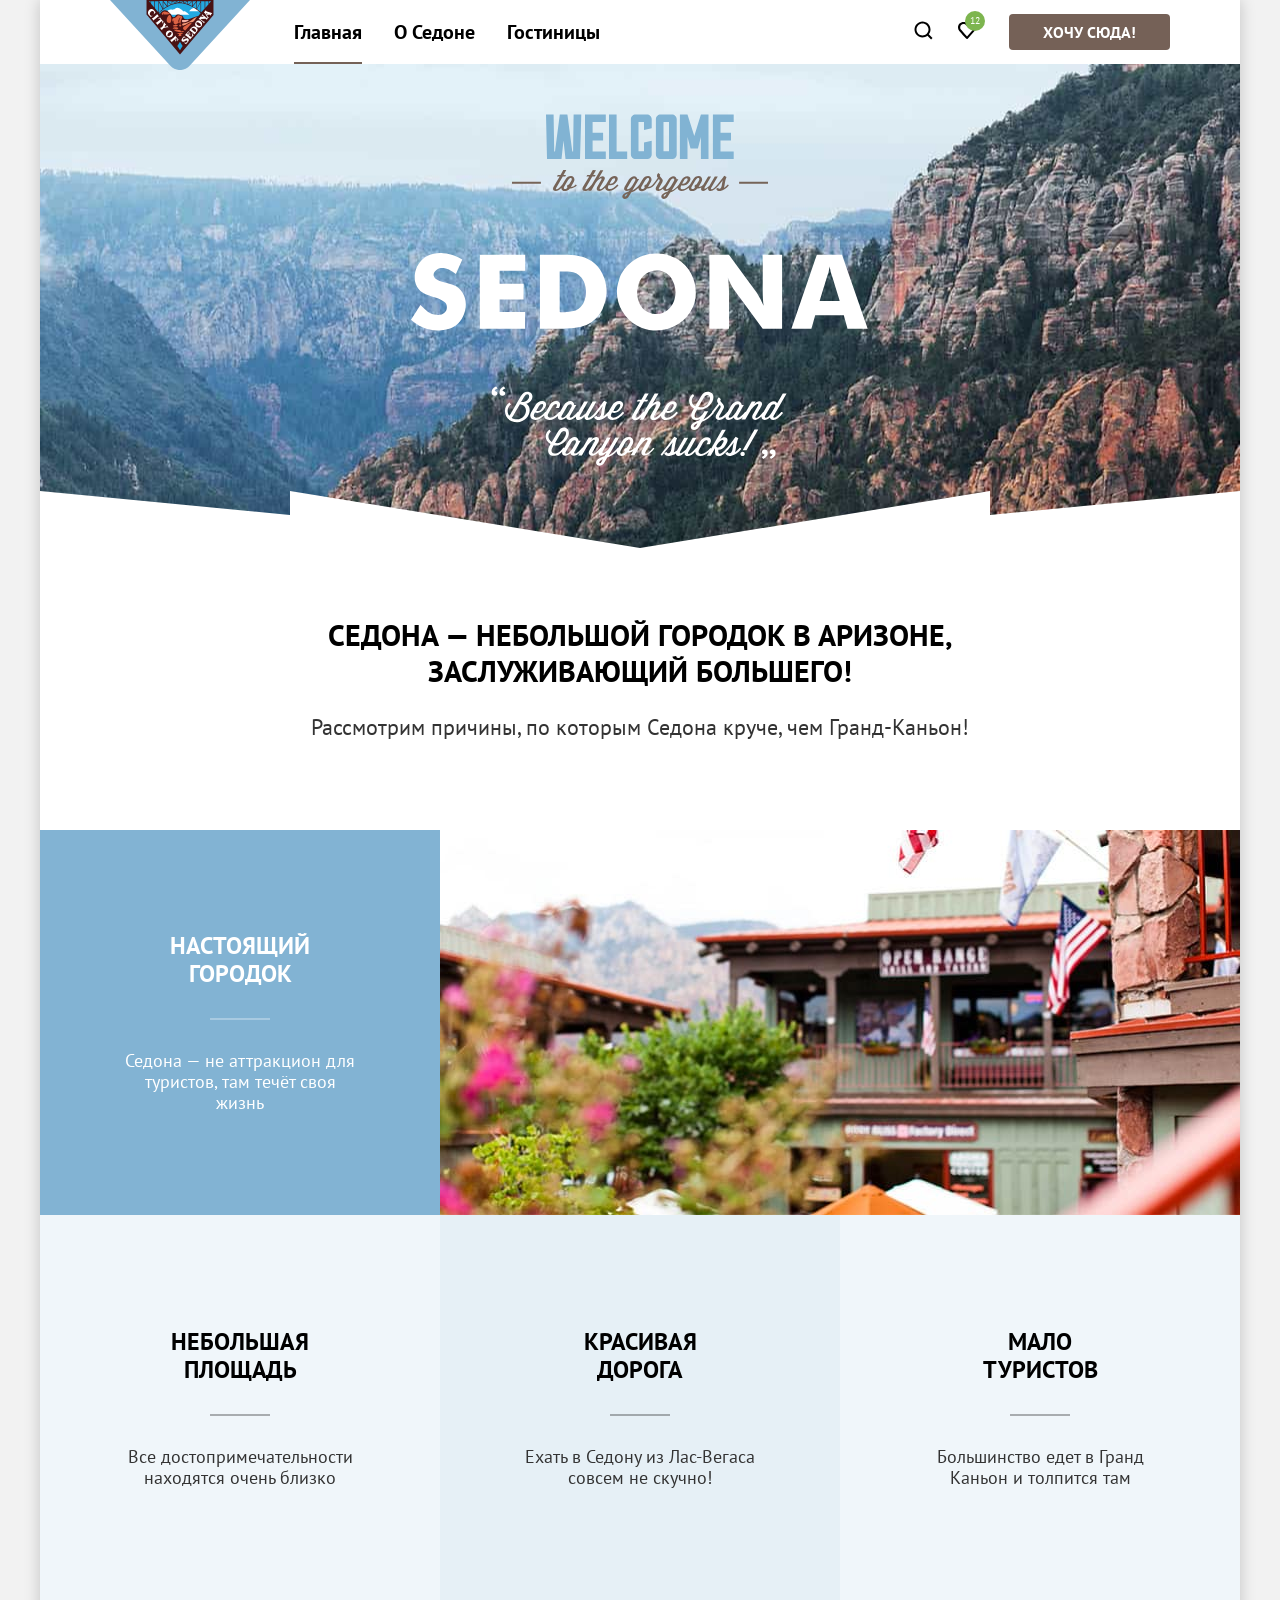
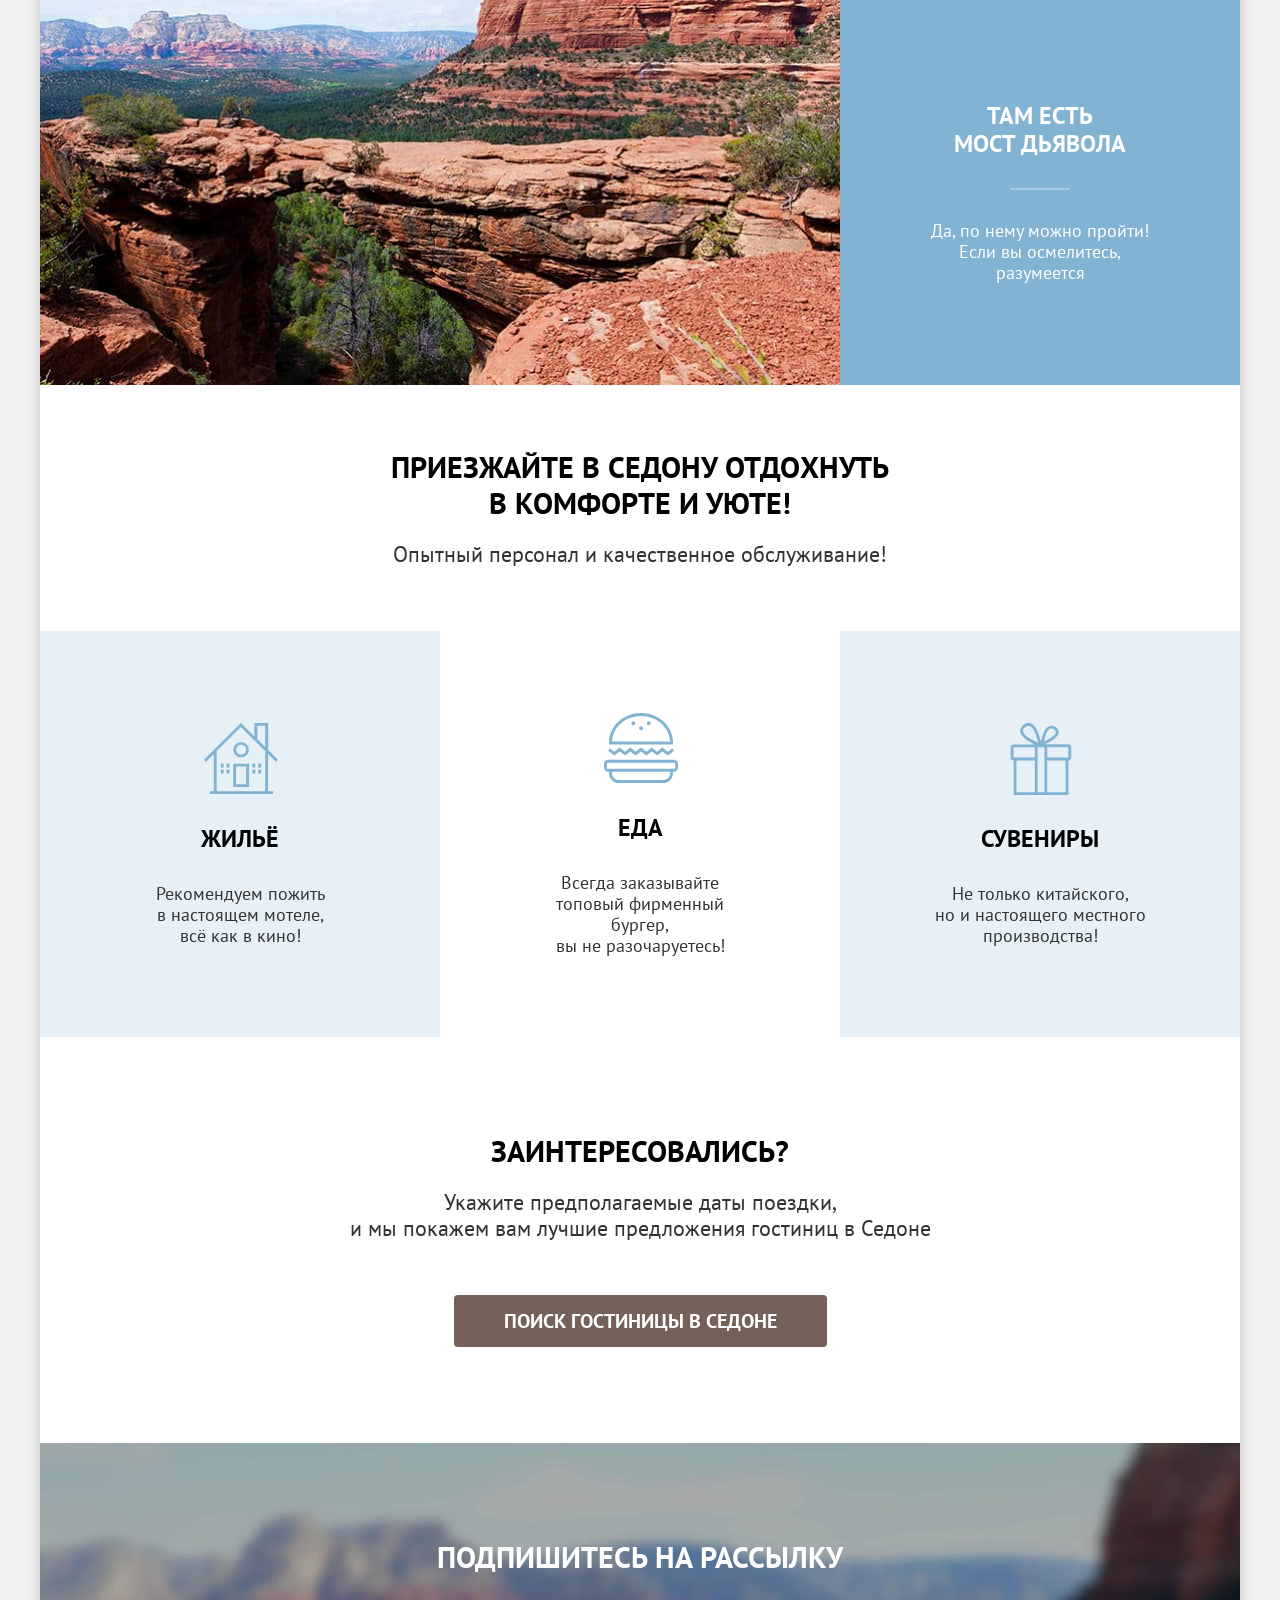
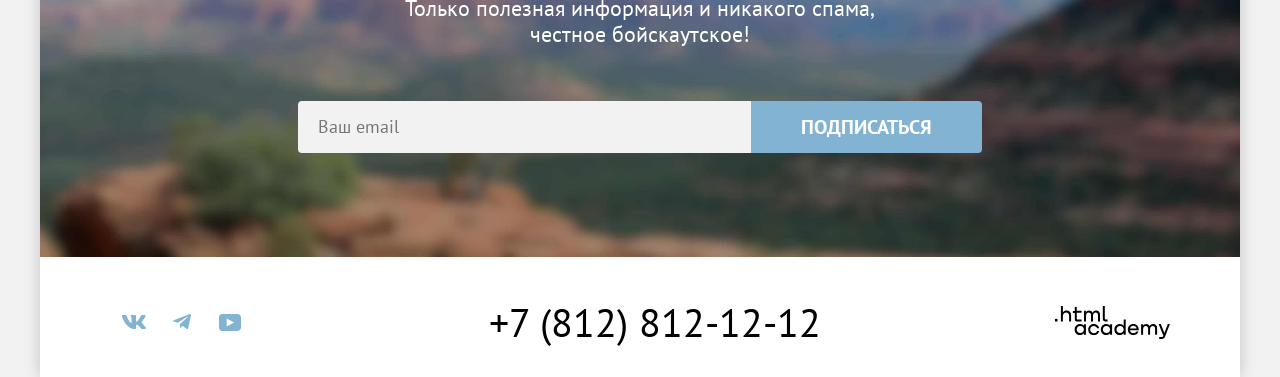
==== commit cf679a6c: "Вносит правки пиксель перфект" ====
--- a/index.html
+++ b/index.html
@@ -310,6 +310,7 @@
         </form>
       </section>
     </div>
+  </div>
 
     <script>
       const modal = document.querySelector('.modal-container');
@@ -329,7 +330,6 @@
           modal.classList.remove('modal-container-open');
         }
       });
-
     </script>
 
 </body>
--- a/styles/styles.css
+++ b/styles/styles.css
@@ -772,12 +772,13 @@
 }
 
 .modal-container {
-  display: none;
   position: fixed;
   top: 0;
   left: 0;
   width: 100%;
   height: 100%;
+  display: none;
+  padding: 20px;
   background-color: #F2F2F2CC;
 }
 
@@ -787,20 +788,20 @@
 
 .modal {
   position: relative;
-  max-height: 576px;
+  max-height: 100%;
   width: 100%;
   max-width: 717px;
-  margin: 20px auto;
+  margin: auto;
   padding: 64px 70px;
-  background-color: #ffffff;
+  background-color: #FFFFFF;
   border-radius: 30px;
-  box-shadow: 0px 25px 50px 0px #00000026;
+  box-shadow: 0 25px 50px 0 #00000026;
   overflow-Y: auto;
 }
 
 .modal-form {
   display: grid;
-  grid-template-columns: 119px 180px 113px 111px;
+  grid-template-columns: 1fr 110px 1fr 110px;
   gap: 18px 23px;
 }
 
@@ -818,6 +819,7 @@
   padding-top: 0;
   gap: 10px;
   align-items: center;
+  justify-content: end;
 }
 
 .modal-close-button {
@@ -1022,10 +1024,7 @@
 
 input[type="date"]::-webkit-calendar-picker-indicator {
   position: absolute;
-  left: 0;
-  right: 0;
-  top: 0;
-  bottom: 0;
+  inset: 0;
   width: auto;
   height: auto;
   color: transparent;
@@ -1086,7 +1085,7 @@
   display: block;
 }
 
-.tooltip-text:after {
+.tooltip-text::after {
   content: "";
   position: absolute;
   bottom: 100%;
@@ -1126,10 +1125,6 @@
   gap: 70px;
 }
 
-.catalog-filter-item {
-  padding-left: 36px;
-}
-
 .catalog-filter-right-group {
   display: flex;
   flex-wrap: wrap;
@@ -1147,9 +1142,7 @@
 }
 
 .control-mark-checkbox {
-  position: absolute;
-  top: 0;
-  left: -36px;
+  position: relative;
   width: 20px;
   height: 20px;
   background-color: #FFFFFF;
@@ -1203,9 +1196,7 @@
 }
 
 .control-mark-radio {
-  position: absolute;
-  top: 2px;
-  left: -36px;
+  position: relative;
   width: 20px;
   height: 20px;
   background-color: #FFFFFF;
@@ -1213,10 +1204,6 @@
 }
 
 .control-input-radio {
-  position: absolute;
-  top: 0;
-  left: 0;
-  z-index: 2;
   width: 20px;
   height: 20px;
   margin: 0;
@@ -1432,7 +1419,9 @@
 }
 
 .control-input-label {
-  position: relative;
+  display: flex;
+  gap: 16px;
+  align-items: center;
   font-size: 18px;
   line-height: 23px;
   color: #FFFFFF;
@@ -1479,14 +1468,14 @@
   position: absolute;
   width: 20px;
   height: 20px;
-  background: #ffffff;
+  background: #FFFFFF;
   border-radius: 5px;
   border: none;
   cursor: pointer;
 }
 
 .range-toggle:hover {
-  box-shadow: 0px 4px 10px 0px #00000040;
+  box-shadow: 0 4px 10px 0 #00000040;
 }
 
 .range-toggle:focus {
@@ -1660,7 +1649,7 @@
 }
 
 .product-card-rating {
-  padding: 8px 22px;
+  padding: 9px 22px;
   margin: 0;
   text-transform: uppercase;
   font-size: 16px;
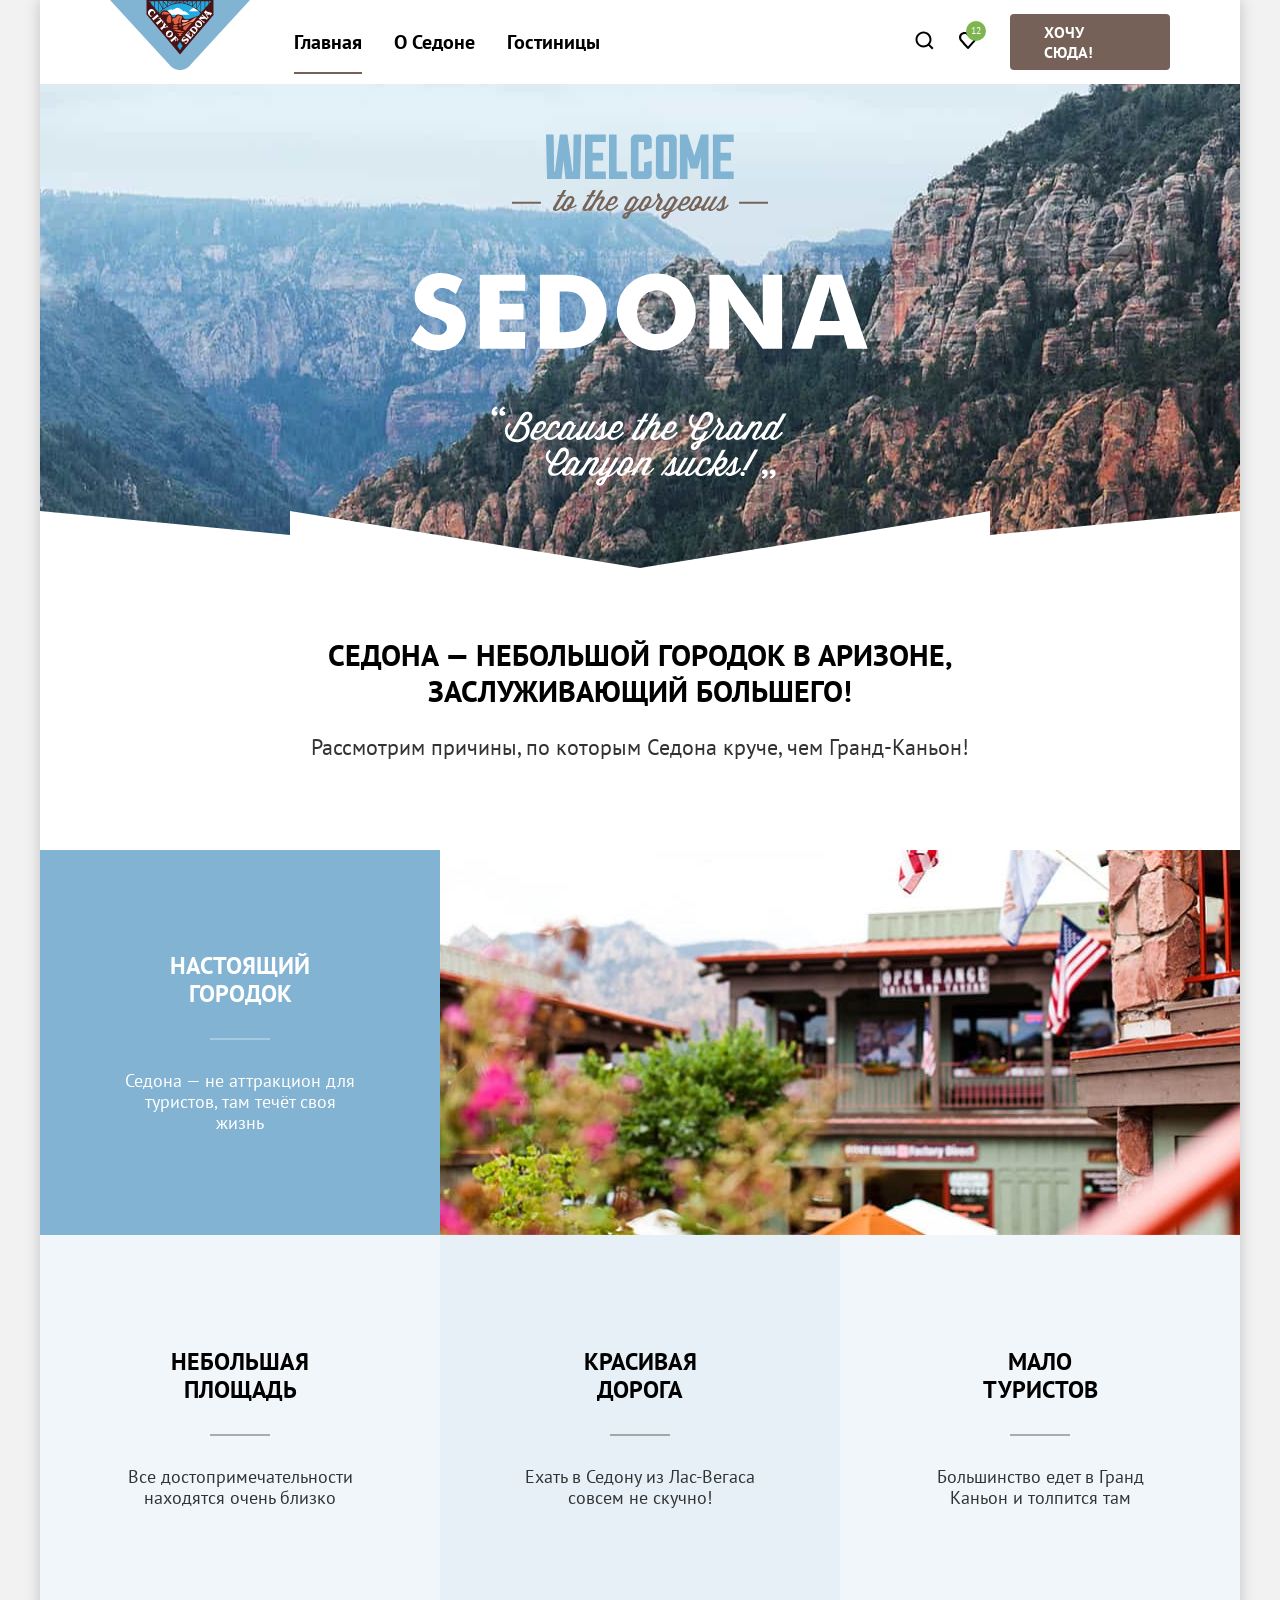
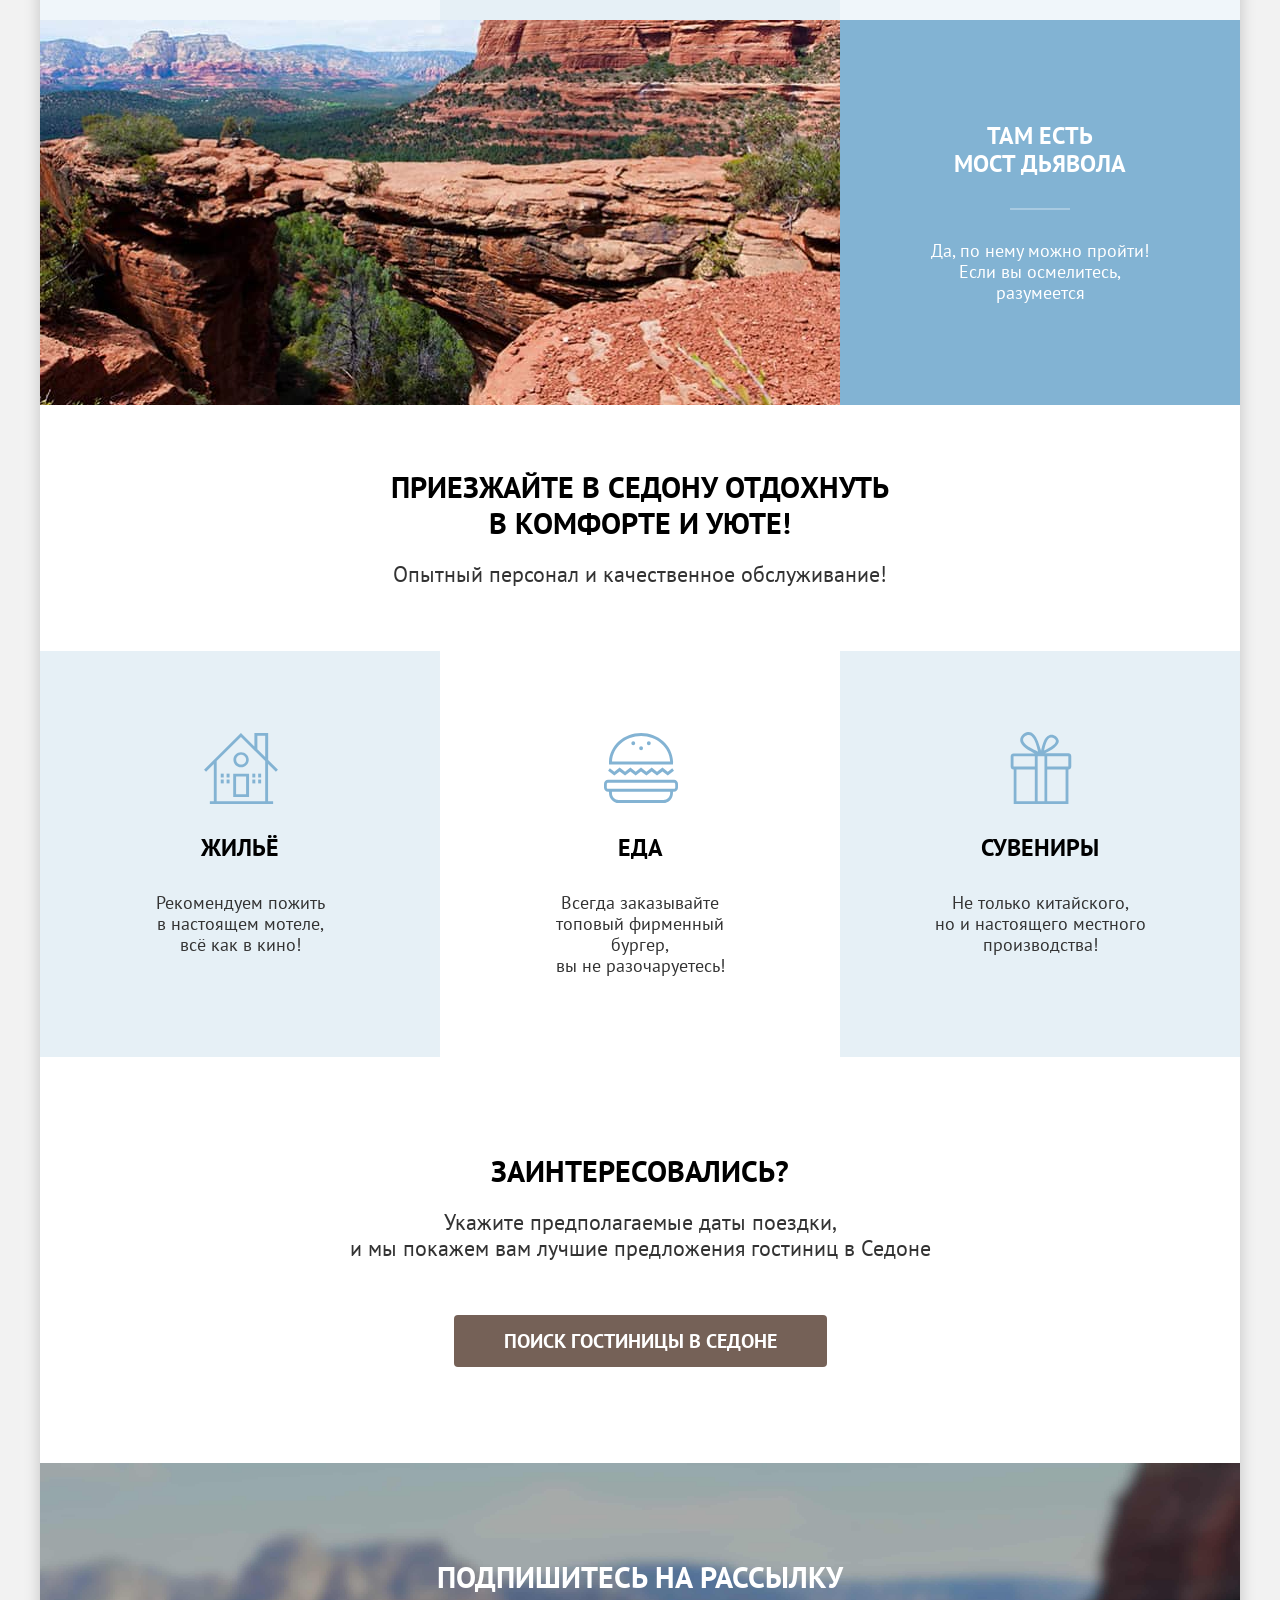
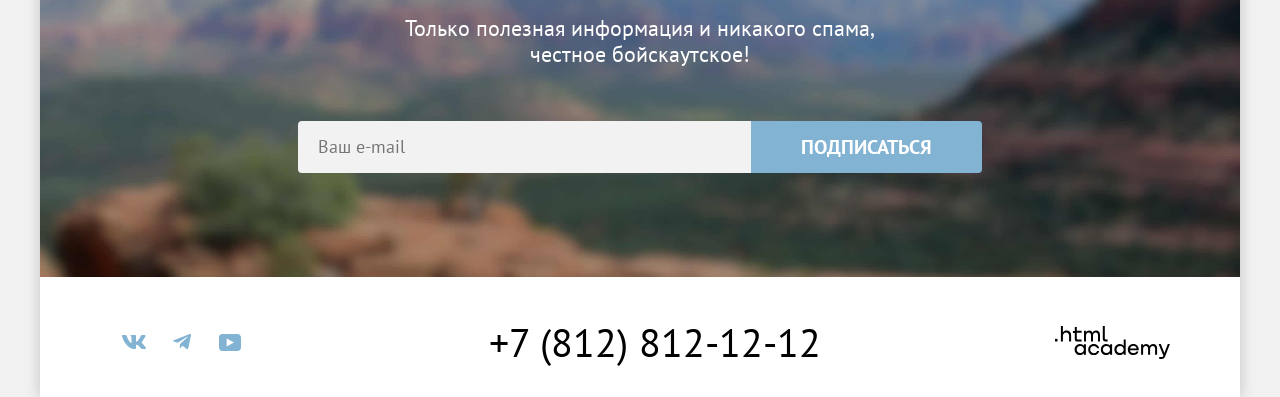
==== commit 54662b49: "Вносит правки для защиты" ====
--- a/index.html
+++ b/index.html
@@ -25,32 +25,32 @@
           <a class="navigation-link" href="catalog.html">Гостиницы</a>
         </li>
       </ul>
-      <ul class="navigation-user">
-        <li class="navigation-user-item">
-          <a class="navigation-user-link search" href="#">
-            <span class="visually-hidden">Поиск</span>
-            <svg width="20" height="20" viewBox="0 0 20 20" fill="none" xmlns="http://www.w3.org/2000/svg">
-              <path
-                d="M19.5 18.0083L15.8 14.3287C16.8 13.0359 17.5 11.3453 17.5 9.4558C17.5 5.08011 13.9 1.5 9.5 1.5C5.1 1.5 1.5 5.17956 1.5 9.55525C1.5 13.9309 5.1 17.511 9.5 17.511C11.3 17.511 13 16.9144 14.4 15.8204L18.1 19.5L19.5 18.0083ZM9.5 15.5221C6.2 15.5221 3.5 12.837 3.5 9.55525C3.5 6.27348 6.2 3.5884 9.5 3.5884C12.8 3.5884 15.5 6.27348 15.5 9.55525C15.5 12.837 12.8 15.5221 9.5 15.5221Z"
-                fill="currentColor" />
-            </svg>
-          </a>
-        </li>
-        <li class="navigation-user-item">
-          <a class="navigation-user-link favourite" href="#">
-            <span class="visually-hidden">Избранное</span>
-            <svg width="20" height="20" viewBox="0 0 20 20" fill="none" xmlns="http://www.w3.org/2000/svg">
-              <path
-                d="M9.9 19C9.6 19 9.3 18.9 9.1 18.6C3.7 12.5 2.4 11.1 2.1 10.7C1.4 9.8 1 8.6 1 7.4C1 4.4 3.4 2 6.5 2C7.8 2 9 2.5 10 3.3C11 2.5 12.3 2 13.5 2C16.5 2 19 4.4 19 7.4C19 8.7 18.5 9.9 17.7 10.8L10.7 18.7C10.5 18.9 10.3 19 9.9 19ZM3.9 9.5C4.2 9.9 7.4 13.5 10 16.4L16.2 9.4C16.7 8.9 16.9 8.2 16.9 7.4C16.9 5.6 15.4 4.1 13.6 4.1C12.6 4.1 11.6 4.6 10.9 5.4C10.6 5.7 10.3 5.8 10 5.8C9.7 5.8 9.4 5.6 9.2 5.4C8.5 4.6 7.5 4.1 6.5 4.1C4.7 4.1 3.2 5.6 3.2 7.4C3.1 8.3 3.5 9 3.9 9.5C3.8 9.5 3.8 9.5 3.9 9.5Z"
-                fill="currentColor" />
-            </svg>
-            <span class="icon-button-counter">12</span>
-          </a>
-        </li>
-        <li class="navigation-user-item">
-          <a class="button primary-button-small menu-button" href="#">Хочу сюда!</a>
-        </li>
-      </ul>
+      <div class="navigation-user">
+        <ul class="navigation-user-with-icons">
+          <li class="navigation-user-item">
+            <a class="navigation-user-link search" href="#">
+              <span class="visually-hidden">Поиск</span>
+              <svg width="20" height="20" viewBox="0 0 20 20" fill="none" xmlns="http://www.w3.org/2000/svg">
+                <path
+                  d="M19.5 18.0083L15.8 14.3287C16.8 13.0359 17.5 11.3453 17.5 9.4558C17.5 5.08011 13.9 1.5 9.5 1.5C5.1 1.5 1.5 5.17956 1.5 9.55525C1.5 13.9309 5.1 17.511 9.5 17.511C11.3 17.511 13 16.9144 14.4 15.8204L18.1 19.5L19.5 18.0083ZM9.5 15.5221C6.2 15.5221 3.5 12.837 3.5 9.55525C3.5 6.27348 6.2 3.5884 9.5 3.5884C12.8 3.5884 15.5 6.27348 15.5 9.55525C15.5 12.837 12.8 15.5221 9.5 15.5221Z"
+                  fill="currentColor" />
+              </svg>
+            </a>
+          </li>
+          <li class="navigation-user-item">
+            <a class="navigation-user-link favourite" href="#">
+              <span class="visually-hidden">Избранное</span>
+              <svg width="20" height="20" viewBox="0 0 20 20" fill="none" xmlns="http://www.w3.org/2000/svg">
+                <path
+                  d="M9.9 19C9.6 19 9.3 18.9 9.1 18.6C3.7 12.5 2.4 11.1 2.1 10.7C1.4 9.8 1 8.6 1 7.4C1 4.4 3.4 2 6.5 2C7.8 2 9 2.5 10 3.3C11 2.5 12.3 2 13.5 2C16.5 2 19 4.4 19 7.4C19 8.7 18.5 9.9 17.7 10.8L10.7 18.7C10.5 18.9 10.3 19 9.9 19ZM3.9 9.5C4.2 9.9 7.4 13.5 10 16.4L16.2 9.4C16.7 8.9 16.9 8.2 16.9 7.4C16.9 5.6 15.4 4.1 13.6 4.1C12.6 4.1 11.6 4.6 10.9 5.4C10.6 5.7 10.3 5.8 10 5.8C9.7 5.8 9.4 5.6 9.2 5.4C8.5 4.6 7.5 4.1 6.5 4.1C4.7 4.1 3.2 5.6 3.2 7.4C3.1 8.3 3.5 9 3.9 9.5C3.8 9.5 3.8 9.5 3.9 9.5Z"
+                  fill="currentColor" />
+              </svg>
+              <span class="icon-button-counter">12</span>
+            </a>
+          </li>
+        </ul>
+        <a class="button primary-button-small menu-button" href="#">Хочу сюда!</a>
+      </div>
     </nav>
   </header>
 
@@ -111,7 +111,8 @@
         </li>
         <li class="recommendations-item recommendations-food">
           <h3 class="recommendations-item-title section-subtitle">Еда</h3>
-          <p class="recommendations-item-description">Всегда заказывайте<br>топовый фирменный бургер,<br>вы не разочаруетесь!
+          <p class="recommendations-item-description">Всегда заказывайте<br>топовый фирменный бургер,<br>вы не
+            разочаруетесь!
           </p>
         </li>
         <li class="recommendations-item blue-background recommendations-gift">
@@ -135,7 +136,7 @@
       <h2 class="subscription-title section-title">Подпишитесь на рассылку</h2>
       <p class="subscription-description">Только полезная информация и никакого спама,<br>честное бойскаутское!</p>
       <form class="subscription-form" action="https://echo.htmlacademy.ru/" method="post">
-        <input class="subscription-form-input" type="email" name="email" placeholder="Ваш email" required>
+        <input class="subscription-form-input" type="email" name="email" placeholder="Ваш e-mail" required>
         <button class="secondary-button button subscription-button" type="submit">Подписаться</button>
       </form>
     </section>
@@ -234,8 +235,7 @@
   <div class="modal-container">
     <div class="modal modal-search">
       <button class="modal-close-button">
-        <svg class="close-icon" aria-hidden="true" focusable="false" width="14" height="14" viewBox="0 0 20 20"
-          fill="none" xmlns="http://www.w3.org/2000/svg">
+        <svg class="close-icon" aria-hidden="true" focusable="false" width="16" height="16" viewBox="0 0 20 20" fill="none" xmlns="http://www.w3.org/2000/svg">
           <path
             d="M17 4.29231L15.7077 3L10 8.70769L4.29231 3L3 4.29231L8.70769 10L3 15.7077L4.29231 17L10 11.2923L15.7077 17L17 15.7077L11.2923 10L17 4.29231Z"
             fill="currentColor" />
@@ -245,14 +245,14 @@
       <section class="modal-search-content">
         <h2 class="modal-search-title section-title">Поиск гостиницы в Седоне</h2>
         <form class="modal-form" action="https://echo.htmlacademy.ru/" method="post">
-          <label class="modal-form-label" for="check-in-date">Дата заезда:</label>
+          <label class="modal-form-label" for="check-in-date">Дата Заезда:</label>
           <div class="check-in-date-input">
             <input class="modal-form-input" type="text" id="check-in-date" name="check-in-date" value="27 апреля 2020"
               placeholder="Укажите дату" required>
             <span class="error-message">Мы не можем отправить вас в прошлое.</span>
           </div>
 
-          <label class="modal-form-label" for="check-out-date">Дата выезда:</label>
+          <label class="modal-form-label" for="check-out-date">Дата Выезда:</label>
           <div class="check-out-date-input">
             <input class="modal-form-input" type="text" id="check-out-date" name="check-out-date"
               value="1 сентября 2023" placeholder="Укажите дату" required>
@@ -262,15 +262,17 @@
           <label class="modal-form-label" for="adults">Взрослые:</label>
           <div class="quantity-picker">
             <button type="button" class="btn-minus" onclick="this.nextElementSibling.stepDown()">
-              <svg width="20" height="20" viewBox="0 0 20 20" fill="none" xmlns="http://www.w3.org/2000/svg">
+              <svg width="20" height="20" viewBox="0 0 20 20"
+                fill="none" xmlns="http://www.w3.org/2000/svg">
                 <path d="M3 9V11H17V9H3Z" fill="currentColor" />
               </svg>
               <span class="visually-hidden">Уменьшить количество взрослых</span>
             </button>
-            <input class="modal-input-guest-amount" type="number" id="adults" name="adults" min="1" max="10" value="2"
-              required>
+            <input class="modal-input-guest-amount" type="number" id="adults" name="adults" min="1" max="99" value="2"
+              inputmode="numeric" maxlength="2" required>
             <button type="button" class="btn-plus" onclick="this.previousElementSibling.stepUp()">
-              <svg width="20" height="20" viewBox="0 0 20 20" fill="none" xmlns="http://www.w3.org/2000/svg">
+              <svg width="20" height="20" viewBox="0 0 20 20"
+                fill="none" xmlns="http://www.w3.org/2000/svg">
                 <path d="M17 9H11V3H9V9H3V11H9V17H11V11H17V9Z" fill="currentColor" />
               </svg>
               <span class="visually-hidden">Увеличить количество взрослых</span>
@@ -280,8 +282,8 @@
           <label class="modal-form-label modal-form-label-children" for="children">Дети:
             <span class="tooltip">
               <button class="tooltip-toggle" type="button" aria-labelledby="tooltip-label-date">
-                <svg class="tooltip-icon" width="20" height="20" viewBox="0 0 20 20" fill="none"
-                  xmlns="http://www.w3.org/2000/svg">
+                <svg class="tooltip-icon" width="16" height="16" role="img" aria-label="Информация" viewBox="0 0 20 20"
+                  fill="none" xmlns="http://www.w3.org/2000/svg">
                   <path fill-rule="evenodd" clip-rule="evenodd" d="M9 4H11V6H9V4ZM11 16H9V7H11V16Z" fill="white" />
                 </svg>
               </button>
@@ -291,46 +293,48 @@
           </label>
           <div class="quantity-picker">
             <button type="button" class="btn-minus" onclick="this.nextElementSibling.stepDown()">
-              <svg width="20" height="20" viewBox="0 0 20 20" fill="none" xmlns="http://www.w3.org/2000/svg">
+              <svg width="20" height="20" viewBox="0 0 20 20"
+                fill="none" xmlns="http://www.w3.org/2000/svg">
                 <path d="M3 9V11H17V9H3Z" fill="currentColor" />
               </svg>
               <span class="visually-hidden">Уменьшить количество детей</span>
             </button>
-            <input class="modal-input-guest-amount" type="number" name="children" id="children" min="0" max="10"
-              value="2" required>
+            <input class="modal-input-guest-amount" type="number" name="children" id="children" min="1" max="99"
+              value="2" inputmode="numeric" maxlength="2" required>
             <button type="button" class="btn-plus" onclick="this.previousElementSibling.stepUp()">
-              <svg width="20" height="20" viewBox="0 0 20 20" fill="none" xmlns="http://www.w3.org/2000/svg">
+              <svg width="20" height="20" viewBox="0 0 20 20"
+                fill="none" xmlns="http://www.w3.org/2000/svg">
                 <path d="M17 9H11V3H9V9H3V11H9V17H11V11H17V9Z" fill="currentColor" />
               </svg>
               <span class="visually-hidden">Увеличить количество детей</span>
             </button>
           </div>
 
-          <button class="secondary-button button modal-search-button" type="submit">Найти гостиницу</button>
+          <button class="secondary-button button modal-search-button" type="submit">Найти</button>
         </form>
       </section>
     </div>
   </div>
 
-    <script>
-      const modal = document.querySelector('.modal-container');
-      const openButton = document.querySelector('.open-modal-button');
-      const closeButton = document.querySelector('.modal-close-button');
-
-      openButton.addEventListener('click', () => {
-        modal.classList.add('modal-container-open');
-      });
-
-      closeButton.addEventListener('click', () => {
+  <script>
+    const modal = document.querySelector('.modal-container');
+    const openButton = document.querySelector('.open-modal-button');
+    const closeButton = document.querySelector('.modal-close-button');
+
+    openButton.addEventListener('click', () => {
+      modal.classList.add('modal-container-open');
+    });
+
+    closeButton.addEventListener('click', () => {
+      modal.classList.remove('modal-container-open');
+    });
+
+    modal.addEventListener('click', (evt) => {
+      if (evt.target === modal) {
         modal.classList.remove('modal-container-open');
-      });
-
-      modal.addEventListener('click', (evt) => {
-        if (evt.target === modal) {
-          modal.classList.remove('modal-container-open');
-        }
-      });
-    </script>
+      }
+    });
+  </script>
 
 </body>
 
--- a/styles/styles.css
+++ b/styles/styles.css
@@ -24,12 +24,12 @@
   font-size: 18px;
   line-height: 21px;
   color: #333333;
-  background-color: #FFFFFF;
-  box-shadow: 0 0 15px 0 #00000033;
+  background-color: #ffffff;
+  box-shadow: 0 0 15px 0 rgba(0, 0, 0, 0.2);
 }
 
 html {
-  background-color: #F2F2F2;
+  background-color: #f2f2f2;
 }
 
 img {
@@ -67,37 +67,37 @@
 .secondary-button-small {
   display: inline-block;
   padding: 8px 20px;
-  color: #FFFFFF;
+  color: #ffffff;
   font-family: inherit;
   font-size: 16px;
   line-height: 20px;
-  background-color: #82B3D3;
+  background-color: #82b3d3;
   border: none;
   cursor: pointer;
 }
 
 .secondary-button-small:hover {
-  background-color: #68A2CA;
+  background-color: #68a2ca;
 }
 
 .secondary-button-small:focus {
-  background-color: #68A2CA;
+  background-color: #68a2ca;
   outline: none;
 }
 
 .secondary-button-small:active {
-  color: #FFFFFF4D;
-  background-color: #68A2CA;
+  color: rgba(255, 255, 255, 0.302);
+  background-color: #68a2ca;
 }
 
 .secondary-button-small:disabled {
-  background-color: #E5E5E5;
+  background-color: #e5e5e5;
 }
 
 .ghost-button {
   display: inline-block;
   padding: 8px 50px;
-  color: #FFFFFF;
+  color: #ffffff;
   font-family: inherit;
   font-size: 16px;
   line-height: 20px;
@@ -107,28 +107,28 @@
 }
 
 .ghost-button:hover {
-  color: #FFFFFF4D;
+  color: rgba(255, 255, 255, 0.302);
 }
 
 .ghost-button:focus {
-  outline: 3px solid #83B3D3;
+  outline: 3px solid #83b3d3;
   outline-offset: -3px;
-  color: #FFFFFF;
+  color: #ffffff;
 }
 
 .ghost-button:active {
-  color: #FFFFFF4D;
+  color: rgba(255, 255, 255, 0.302);
 }
 
 .ghost-button:disabled {
-  color: #FFFFFF1A;
+  color: rgba(255, 255, 255, 0.102);
 }
 
 .primary-button-small {
   display: inline-block;
   padding: 8px 34px;
   font-family: inherit;
-  color: #FFFFFF;
+  color: #ffffff;
   font-size: 16px;
   line-height: 20px;
   text-decoration: none;
@@ -148,17 +148,17 @@
 
 .primary-button-small:active {
   background-color: #756157;
-  color: #FFFFFF4D;
+  color: rgba(255, 255, 255, 0.302);
 }
 
 .primary-button-small:disabled {
-  background-color: #E5E5E5;
+  background-color: #e5e5e5;
 }
 
 .primary-button-large {
   display: inline-block;
   padding: 8px 50px;
-  color: #FFFFFF;
+  color: #ffffff;
   font-size: 20px;
   line-height: 36px;
   font-weight: 700;
@@ -179,22 +179,22 @@
 
 .primary-button-large:active {
   background-color: #756157;
-  color: #FFFFFF4D;
+  color: rgba(255, 255, 255, 0.302);
 }
 
 .primary-button-large:disabled {
-  background-color: #E5E5E5;
+  background-color: #e5e5e5;
 }
 
 .secondary-button {
   display: inline-block;
-  color: #FFFFFF;
+  color: #ffffff;
   font-size: 20px;
   line-height: 36px;
   font-weight: 700;
   text-transform: uppercase;
   text-align: center;
-  background-color: #82B3D3;
+  background-color: #82b3d3;
   border: none;
   outline: none;
   cursor: pointer;
@@ -202,16 +202,16 @@
 
 .secondary-button:hover,
 .secondary-button:focus {
-  background-color: #68A2CA;
+  background-color: #68a2ca;
 }
 
 .secondary-button:active {
-  background-color: #68A2CA;
-  color: #FFFFFF4D;
+  background-color: #68a2ca;
+  color: rgba(255, 255, 255, 0.302);
 }
 
 .secondary-button:disabled {
-  background-color: #E5E5E5;
+  background-color: #e5e5e5;
 }
 
 .visually-hidden {
@@ -251,7 +251,6 @@
   position: relative;
   display: flex;
   align-items: center;
-  justify-content: space-between;
   padding: 0 70px;
   min-height: 64px;
 }
@@ -280,13 +279,23 @@
   list-style: none;
 }
 
+.navigation-user-with-icons {
+  display: flex;
+  flex-wrap: wrap;
+  max-width: 216px;
+  margin: 0;
+  list-style: none;
+}
+
 .navigation-user {
   display: flex;
   flex-wrap: wrap;
+  gap: 20px;
   align-items: center;
+  justify-content: end;
   margin: 0;
   padding-left: 0;
-  max-width: 292px;
+  max-width: 487px;
   list-style: none;
 }
 
@@ -300,17 +309,22 @@
   color: #000000;
 }
 
+.menu-button {
+  max-width: 160px;
+  margin: 14px 0;
+}
+
 .navigation-link:hover,
 .navigation-link:focus {
   color: #756157;
 }
 
 .navigation-link:active {
-  color: #7561574D;
+  color: rgba(117, 97, 87, 0.302);
 }
 
 .navigation-link:disabled {
-  color: #E5E5E5;
+  color: #e5e5e5;
 }
 
 .navigation-item {
@@ -350,11 +364,11 @@
 }
 
 .search:active {
-  color: #7561574D;
+  color: rgba(117, 97, 87, 0.302);
 }
 
 .search:disabled {
-  color: #E5E5E5;
+  color: #e5e5e5;
 }
 
 .favourite {
@@ -367,11 +381,11 @@
 }
 
 .favourite:active {
-  color: #7561574D;
+  color: rgba(117, 97, 87, 0.302);
 }
 
 .favourite:disabled {
-  color: #E5E5E5;
+  color: #e5e5e5;
 }
 
 .icon-button-counter {
@@ -383,21 +397,17 @@
   justify-content: center;
   width: 20px;
   height: 20px;
-  color: #FFFFFF;
+  color: #ffffff;
   font-size: 10px;
   line-height: 10px;
-  background-color: #7DB54F;
+  background-color: #7db54f;
   border-radius: 50%;
-}
-
-.menu-button {
-  margin-left: 20px;
 }
 
 .hero {
   align-content: center;
   padding: 50px 0 82px;
-  background-color: lightgray;
+  background-color: #d3d3d3;
   background-image: url("../images/divider.svg"), url("../images/index-background.jpg");
   background-size: 100% auto, cover;
   background-repeat: no-repeat, no-repeat;
@@ -441,7 +451,7 @@
   grid-template-columns: 1fr 2fr;
   grid-column: 1 / -1;
   padding: 0;
-  background-color: #82B3D3;
+  background-color: #82b3d3;
 }
 
 .advantages-item-with-image-bottom {
@@ -449,15 +459,15 @@
   grid-template-columns: 2fr 1fr;
   padding: 0;
   grid-column: 1 / -1;
-  background-color: #82B3D3;
+  background-color: #82b3d3;
 }
 
 .blue-background {
-  background-color: #83B3D333;
+  background-color: rgba(131, 179, 211, 0.2);
 }
 
 .light-blue-background {
-  background-color: #83B3D31F;
+  background-color: rgba(131, 179, 211, 0.122);
 }
 
 .advantages-item-content {
@@ -475,7 +485,7 @@
   height: 2px;
   width: 60px;
   margin: 30px auto;
-  background-color: #0000004D;
+  background-color: rgba(0, 0, 0, 0.302);
 }
 
 .advantages-item-title-white {
@@ -483,7 +493,7 @@
   font-size: 24px;
   line-height: 28px;
   font-weight: 700;
-  color: #FFFFFF;
+  color: #ffffff;
   text-transform: uppercase;
 }
 
@@ -493,7 +503,7 @@
   height: 2px;
   width: 60px;
   margin: 30px auto;
-  background-color: #FFFFFF4D;
+  background-color: rgba(255, 255, 255, 0.302);
 }
 
 .advantages-item-description {
@@ -506,7 +516,7 @@
   margin: 0;
   font-size: 18px;
   line-height: 21px;
-  color: #FFFFFF;
+  color: #ffffff;
 }
 
 .advantages-item-image {
@@ -539,7 +549,7 @@
 
 .recommendations-item {
   padding: 81px 85px;
-  align-content: center;
+  align-content: start;
 }
 
 .recommendations-item-title {
@@ -602,21 +612,21 @@
 
 .subscription-title {
   margin-bottom: 20px;
-  color: #FFFFFF;
+  color: #ffffff;
 }
 
 .subscription-description {
   margin: 0 auto 54px;
   font-size: 22px;
   line-height: 26px;
-  color: #FFFFFF;
+  color: #ffffff;
 }
 
 .subscription {
   padding: 96px 200px 104px;
   text-align: center;
   background-image: url("../images/subscription-background.jpg");
-  background-color: lightgray;
+  background-color: #d3d3d3;
   background-size: cover;
   background-repeat: no-repeat;
 }
@@ -629,6 +639,7 @@
 
 .subscription-button {
   border-radius: 0 4px 4px 0;
+  max-width: 232px;
 }
 
 .subscription-form-input {
@@ -637,19 +648,19 @@
   font-family: inherit;
   font-size: 18px;
   line-height: 24px;
-  color: #00000099;
-  background-color: #F2F2F2;
+  color: rgba(0, 0, 0, 0.6);
+  background-color: #f2f2f2;
   border: none;
   border-radius: 4px 0 0 4px;
 }
 
 .subscription-form-input:hover {
-  background-color: #E6E6E6;
+  background-color: #e6e6e6;
 }
 
 .subscription-form-input:focus {
-  background-color: #E6E6E6;
-  outline: #83B3D3 3px solid;
+  background-color: #e6e6e6;
+  outline: #83b3d3 3px solid;
   outline-offset: -3px;
 }
 
@@ -658,7 +669,7 @@
 }
 
 .subscription-form-input:disabled {
-  color: #E5E5E5;
+  color: #e5e5e5;
 }
 
 .page-footer {
@@ -667,7 +678,7 @@
   align-items: center;
   padding: 40px 70px 30px;
   color: #000000;
-  background-color: #FFFFFF;
+  background-color: #ffffff;
 }
 
 .footer-social-link {
@@ -688,29 +699,30 @@
 }
 
 .social-icon {
-  color: #83B3D3;
+  color: #83b3d3;
 }
 
 .social-icon:hover {
-  color: #68A2CA;
+  color: #68a2ca;
 }
 
 .social-icon:focus {
-  color: #68A2CA;
+  color: #68a2ca;
   outline: none;
 }
 
 .social-icon:active {
-  color: #68A2CA4D;
+  color: rgba(104, 162, 202, 0.302);
 }
 
 .social-icon:disabled {
-  color: #E5E5E5;
+  color: #e5e5e5;
 }
 
 .footer-contacts {
   display: flex;
-  flex-wrap: wrap;
+  flex-flow: column wrap;
+  gap: 20px;
   max-width: 720px;
   padding: 5px 0;
 }
@@ -732,11 +744,11 @@
 }
 
 .footer-phone-link:active {
-  color: #7561574D;
+  color: rgba(117, 97, 87, 0.302);
 }
 
 .footer-phone-link:disabled {
-  color: #E5E5E5;
+  color: #e5e5e5;
 }
 
 .footer-logo-link {
@@ -755,11 +767,11 @@
 }
 
 .footer-logo-link:active {
-  color: #7561574D;
+  color: rgba(117, 97, 87, 0.302);
 }
 
 .footer-phone-link:disabled {
-  color: #E5E5E5;
+  color: #e5e5e5;
 }
 
 .footer-phone-link:focus {
@@ -768,7 +780,7 @@
 }
 
 .footer-phone-link:active {
-  color: #7561574D;
+  color: rgba(117, 97, 87, 0.302);
 }
 
 .modal-container {
@@ -779,7 +791,18 @@
   height: 100%;
   display: none;
   padding: 20px;
-  background-color: #F2F2F2CC;
+  background-color: rgba(242, 242, 242, 0.8);
+}
+
+.modal-container-test {
+  position: fixed;
+  top: 0;
+  left: 0;
+  width: 100%;
+  height: 100%;
+  display: flex;
+  padding: 20px;
+  background-color: rgba(242, 242, 242, 0.8);
 }
 
 .modal-container-open {
@@ -793,16 +816,16 @@
   max-width: 717px;
   margin: auto;
   padding: 64px 70px;
-  background-color: #FFFFFF;
+  background-color: #ffffff;
   border-radius: 30px;
-  box-shadow: 0 25px 50px 0 #00000026;
-  overflow-Y: auto;
+  box-shadow: 0 25px 50px 0 rgba(0, 0, 0, 0.149);
+  overflow-y: auto;
 }
 
 .modal-form {
   display: grid;
-  grid-template-columns: 1fr 110px 1fr 110px;
-  gap: 18px 23px;
+  grid-template-columns: 119px 110px 1fr 110px;
+  gap: 23px 18px;
 }
 
 .modal-form-label {
@@ -816,7 +839,7 @@
 
 .modal-form-label-children {
   display: flex;
-  padding-top: 0;
+  padding: 0 28px 0 0;
   gap: 10px;
   align-items: center;
   justify-content: end;
@@ -831,29 +854,29 @@
   justify-content: center;
   width: 52px;
   height: 52px;
-  background-color: #F2F2F2;
+  background-color: #f2f2f2;
   border-radius: 50%;
   border: none;
 }
 
 .modal-close-button:hover {
-  background-color: #E5E5E5;
+  background-color: #e5e5e5;
 }
 
 .modal-close-button:focus {
-  background-color: #E5E5E5;
-  outline: #83B3D3 3px solid;
+  background-color: #e5e5e5;
+  outline: rgb(131, 179, 211) 3px solid;
   outline-offset: -3px;
 }
 
 .modal-close-button:active {
-  background-color: #E5E5E5;
-  color: #0000004d;
+  background-color: #e5e5e5;
+  color: rgba(0, 0, 0, 0.302);
 }
 
 .modal-close-button:disabled {
-  background-color: #E5E5E5;
-  color: #0000004d;
+  background-color: #e5e5e5;
+  color: rgba(0, 0, 0, 0.302);
 }
 
 .modal-search-title {
@@ -864,7 +887,8 @@
 .modal-search-button {
   grid-column: 1 / -1;
   margin-top: 25px;
-  height: 60px;
+  min-height: 60px;
+  border-radius: 10px;
 }
 
 .check-in-date-input {
@@ -878,7 +902,7 @@
 .modal-form-input {
   display: block;
   width: 100%;
-  padding: 12px 20px;
+  padding: 12px 50px 12px 20px;
   font-family: inherit;
   font-size: inherit;
   line-height: 24px;
@@ -887,21 +911,23 @@
   background-image: url("../images/calendar.svg");
   background-repeat: no-repeat;
   background-position: right 20px center;
-  background-size: 15px 16px;
+  background-size: 19px 20px;
   border: none;
   border-radius: 4px;
-  background-color: #F2F2F2;
+  background-color: rgb(242, 242, 242);
 }
 
 .error-message {
+  display: block;
   padding: 4px 0 0 20px;
   font-size: 16px;
   line-height: 21px;
-  color: #FF5757;
+  color: #ff5757;
   font-weight: 400;
 }
 
 .information-message {
+  display: block;
   padding: 4px 0 0 20px;
   font-size: 16px;
   line-height: 21px;
@@ -910,22 +936,22 @@
 }
 
 .modal-form-input:hover {
-  background-color: #E6E6E6;
+  background-color: #e6e6e6;
 }
 
 .modal-form-input:focus {
-  background-color: #E6E6E6;
-  outline: #83B3D3 3px solid;
+  background-color: #e6e6e6;
+  outline: #83b3d3 3px solid;
   outline-offset: -3px;
 }
 
 .modal-form-input:active {
-  background-color: #F5F5F5;
+  background-color: #f5f5f5;
   color: #000000;
 }
 
 .modal-form-input:disabled {
-  color: #E5E5E5;
+  color: #e5e5e5;
 }
 
 .guest-amount-container {
@@ -941,50 +967,69 @@
 .quantity-picker {
   display: flex;
   gap: 0;
+  background-color: #f2f2f2;
+  border-radius: 4px;
+}
+
+.quantity-picker:hover {
+  background-color: #e6e6e6;
+}
+
+.quantity-picker:active {
+  color: #000000;
+  background-color: #f5f5f5;
+}
+
+.quantity-picker:disabled {
+  color: rgba(0, 0, 0, 0.302);
+  background-color: #e5e5e5;
 }
 
 .btn-minus {
   height: 48px;
   padding: 14px 10px;
-  color: #00000026;
+  color: rgba(0, 0, 0, 0.149);
   border-radius: 4px 0 0 4px;
   border: none;
-  background-color: #F2F2F2;
+  background-color: transparent;
 }
 
 .btn-plus {
   height: 48px;
   padding: 14px 10px;
-  color: #00000026;
+  color: rgba(0, 0, 0, 0.149);
   border-radius: 0 4px 4px 0;
   border: none;
-  background-color: #F2F2F2;
+  background-color: transparent;
+}
+
+.quantity-picker:has(.modal-input-guest-amount:focus) {
+  background-color: #e6e6e6;
+  outline: #83b3d3 3px solid;
+  outline-offset: -3px;
+  border-radius: 4px;
+}
+
+.quantity-picker button:hover svg {
+  color: #000000;
 }
 
 .quantity-picker button:focus {
   outline: none;
 }
 
-.quantity-picker button:hover svg {
-  color: #000000;
-  background-color: #E6E6E6;
-}
-
 .quantity-picker button:focus-visible svg {
-  background-color: #E6E6E6;
-  outline: #83B3D3 3px solid;
+  outline: #83b3d3 3px solid;
   outline-offset: -3px;
   border-radius: 4px;
 }
 
 .quantity-picker button:active svg {
   color: #000000;
-  background-color: #F5F5F5;
 }
 
 .quantity-picker button:disabled svg {
-  color: #0000004d;
-  background-color: #E5E5E5;
+  color: rgba(0, 0, 0, 0.302);
 }
 
 .modal-input-guest-amount {
@@ -997,30 +1042,12 @@
   color: #000000;
   font-weight: 700;
   border: none;
-  background-color: #F2F2F2;
-}
-
-.modal-input-guest-amount:hover {
-  background-color: #E6E6E6;
+  background-color: transparent;
 }
 
 .modal-input-guest-amount:focus {
-  background-color: #E6E6E6;
-  outline: #83B3D3 3px solid;
-  outline-offset: -3px;
-  border-radius: 4px;
-}
-
-.modal-input-guest-amount:active {
-  color: #000000;
-  background-color: #F5F5F5;
-}
-
-.modal-input-guest-amount:disabled {
-  color: #0000004d;
-  background-color: #E5E5E5;
-}
-
+  outline: none;
+}
 
 input[type="date"]::-webkit-calendar-picker-indicator {
   position: absolute;
@@ -1050,10 +1077,10 @@
   display: block;
   padding: 0;
   margin: 0;
-  height: 20px;
+  height: 26px;
   border-radius: 50%;
   border: none;
-  background-color: #83B3D3;
+  background-color: #83b3d3;
 }
 
 .tooltip-icon {
@@ -1072,16 +1099,18 @@
   margin-top: 16px;
   width: 256px;
   padding: 15px 20px 18px;
-  color: #FFFFFF;
+  color: #ffffff;
   font-family: inherit;
   font-size: 16px;
   line-height: 20px;
+  font-weight: 400;
   background-color: #333333;
+  box-shadow: 0 15px 30px 0 rgba(0, 0, 0, 0.302);
   border-radius: 10px;
 }
 
-.tooltip-toggle:hover+.tooltip-text,
-.tooltip-toggle:focus+.tooltip-text {
+.tooltip-toggle:hover + .tooltip-text,
+.tooltip-toggle:focus + .tooltip-text {
   display: block;
 }
 
@@ -1104,7 +1133,7 @@
   background-image: url("../images/catalog-background.jpg");
   background-size: cover;
   background-repeat: no-repeat;
-  background-color: lightgray;
+  background-color: #d3d3d3;
 }
 
 .catalog {
@@ -1114,21 +1143,9 @@
 }
 
 .catalog-filters {
-  display: flex;
-  flex-wrap: wrap;
-  justify-content: space-between;
-}
-
-.catalog-filter-left-group {
-  display: flex;
-  flex-wrap: wrap;
-  gap: 70px;
-}
-
-.catalog-filter-right-group {
-  display: flex;
-  flex-wrap: wrap;
-  gap: 70px;
+  display: grid;
+  grid-template-columns: 200px 1fr 1fr auto;
+  gap: 20px;
 }
 
 .control-input-radio {
@@ -1143,9 +1160,9 @@
 
 .control-mark-checkbox {
   position: relative;
-  width: 20px;
+  min-width: 20px;
   height: 20px;
-  background-color: #FFFFFF;
+  background-color: #ffffff;
   border-radius: 4px;
 }
 
@@ -1157,31 +1174,31 @@
   width: 20px;
   height: 20px;
   margin: 0;
-  opacity: 0;
+  opacity: 0%;
   cursor: pointer;
 }
 
 .control-input-label:hover .control-mark-checkbox {
-  opacity: 0.6;
+  opacity: 60%;
 }
 
 .control-input-label:hover {
-  opacity: 0.6;
-}
-
-.control-input-checkbox:focus-visible+.control-mark-checkbox {
-  outline: 3px solid #83B3D3;
-}
-
-.control-input-checkbox:active+.control-mark-checkbox {
-  opacity: 0.3;
-}
-
-.control-input-checkbox:disabled+.control-mark-checkbox {
-  background-color: #FFFFFF1A;
-}
-
-.control-input-checkbox[type="checkbox"]:checked+.control-mark-checkbox::before {
+  opacity: 60%;
+}
+
+.control-input-checkbox:focus-visible + .control-mark-checkbox {
+  outline: 3px solid #83b3d3;
+}
+
+.control-input-checkbox:active + .control-mark-checkbox {
+  opacity: 30%;
+}
+
+.control-input-checkbox:disabled + .control-mark-checkbox {
+  background-color: rgba(255, 255, 255, 0.102);
+}
+
+.control-input-checkbox[type="checkbox"]:checked + .control-mark-checkbox::before {
   content: "";
   position: absolute;
   top: 50%;
@@ -1197,9 +1214,9 @@
 
 .control-mark-radio {
   position: relative;
-  width: 20px;
+  min-width: 20px;
   height: 20px;
-  background-color: #FFFFFF;
+  background-color: #ffffff;
   border-radius: 50%;
 }
 
@@ -1207,31 +1224,31 @@
   width: 20px;
   height: 20px;
   margin: 0;
-  opacity: 0;
+  opacity: 0%;
   cursor: pointer;
 }
 
 .control-input-label:hover .control-mark-radio {
-  opacity: 0.6;
+  opacity: 60%;
 }
 
 .control-input-label:hover {
-  opacity: 0.6;
-}
-
-.control-input-radio:focus-visible+.control-mark-radio {
-  outline: 3px solid #83B3D3;
-}
-
-.control-input-label:active+.control-mark-radio {
-  opacity: 0.3;
-}
-
-.control-input-radio:disabled+.control-mark-radio {
-  background-color: #FFFFFF1A;
-}
-
-.control-input-radio[type="radio"]:checked+.control-mark-radio::before {
+  opacity: 60%;
+}
+
+.control-input-radio:focus-visible + .control-mark-radio {
+  outline: 3px solid #83b3d3;
+}
+
+.control-input-label:active + .control-mark-radio {
+  opacity: 30%;
+}
+
+.control-input-radio:disabled + .control-mark-radio {
+  background-color: rgba(255, 255, 255, 0.102);
+}
+
+.control-input-radio[type="radio"]:checked + .control-mark-radio::before {
   content: "";
   position: absolute;
   top: 50%;
@@ -1240,13 +1257,23 @@
   width: 10px;
   height: 10px;
   border-radius: 50%;
-  background-color: #3F5E72;
+  background-color: #3f5e72;
 }
 
 .catalog-filter-range {
   padding-left: 0;
   margin: 0;
   list-style: none;
+}
+
+.catalog-filter-range-group {
+  margin-right: 50px;
+  min-width: 288px;
+}
+
+fieldset.catalog-filter-range-group {
+  border: none;
+  padding: 0;
 }
 
 .range-input-container {
@@ -1264,7 +1291,7 @@
   position: absolute;
   top: 12px;
   right: 20px;
-  color: #0000004D;
+  color: rgba(0, 0, 0, 0.302);
 }
 
 input[type="number"]::-webkit-outer-spin-button,
@@ -1282,6 +1309,7 @@
 
 .catalog-filter-button {
   padding: 8px 50px;
+  max-width: 192px;
 }
 
 .filters-section {
@@ -1294,7 +1322,7 @@
   min-height: 48px;
   margin-right: 70px;
   margin-left: auto;
-  padding: 10px 20px;
+  padding: 10px 50px 10px 20px;
   width: 292px;
   color: #333333;
   font-size: 18px;
@@ -1304,29 +1332,29 @@
   background-repeat: no-repeat;
   background-position: right 20px center;
   background-size: 12px 7px;
-  border: 2px solid #E5E5E5;
+  border: 2px solid #e5e5e5;
   border-radius: 4px;
   appearance: none;
 }
 
 .sorting-select:hover {
-  border: 2px solid #68A2CA;
+  border: 2px solid #68a2ca;
 }
 
 .sorting-select:focus {
-  border: 2px solid #68A2CA;
+  border: 2px solid #68a2ca;
   outline: none;
 }
 
 .sorting-select:active {
-  color: #0000004D;
-  border: 2px solid #0000004D;
+  color: #000000;
+  border: 2px solid rgba(0, 0, 0, 0.302);
 }
 
 .sorting-select:disabled {
   color: #000000;
   border: 2px solid #000000;
-  opacity: 0.3;
+  opacity: 30%;
 }
 
 .sorting-buttons-container {
@@ -1343,12 +1371,13 @@
   font-size: 60px;
   line-height: 78px;
   font-weight: 700;
-  color: #FFFFFF;
+  color: #ffffff;
 }
 
 .breadcrumbs {
   position: relative;
   display: flex;
+  flex-wrap: wrap;
   padding-left: 0;
   align-items: center;
   margin: 0 0 40px;
@@ -1365,25 +1394,25 @@
   align-items: center;
   font-size: 16px;
   line-height: 21px;
-  color: #FFFFFF;
+  color: #ffffff;
   text-decoration: none;
 }
 
 .breadcrumbs-link:hover {
-  color: #FFFFFF99;
+  color: rgba(255, 255, 255, 0.6);
 }
 
 .breadcrumbs-link:focus {
-  color: #FFFFFF;
+  color: #ffffff;
   outline: none;
 }
 
 .breadcrumbs-link:active {
-  color: #FFFFFF4D;
+  color: rgba(255, 255, 255, 0.302);
 }
 
 .breadcrumbs-link:disabled {
-  color: #FFFFFF1A;
+  color: rgba(255, 255, 255, 0.102);
 }
 
 .breadcrumbs-item:not(:last-child)::after {
@@ -1401,7 +1430,7 @@
   font-size: 20px;
   line-height: 24px;
   font-weight: 700;
-  color: #FFFFFF;
+  color: #ffffff;
 }
 
 .catalog-filter-group {
@@ -1424,7 +1453,7 @@
   align-items: center;
   font-size: 18px;
   line-height: 23px;
-  color: #FFFFFF;
+  color: #ffffff;
 }
 
 .control-input {
@@ -1439,63 +1468,67 @@
 }
 
 .control-input:hover {
-  background-color: #E5E5E5;
+  background-color: #e5e5e5;
 }
 
 .control-input:focus {
-  background-color: #E5E5E5;
-  outline: #83B3D3 3px solid;
+  background-color: #e5e5e5;
+  outline: #83b3d3 3px solid;
   outline-offset: -3px;
 }
 
+.control-input:active {
+  background-color: #f2f2f2;
+}
+
 .control-input:disabled {
-  color: #E5E5E5;
+  color: #e5e5e5;
 }
 
 .range-scale {
   position: relative;
   height: 4px;
-  background-color: #FFFFFF4D;
+  background-color: rgba(255, 255, 255, 0.302);
 }
 
 .range-bar {
   position: absolute;
   height: 4px;
-  background-color: #FFFFFF;
+  background-color: #ffffff;
 }
 
 .range-toggle {
   position: absolute;
   width: 20px;
   height: 20px;
-  background: #FFFFFF;
+  background: #ffffff;
   border-radius: 5px;
   border: none;
   cursor: pointer;
 }
 
 .range-toggle:hover {
-  box-shadow: 0 4px 10px 0 #00000040;
+  box-shadow: 0 4px 10px 0 rgba(0, 0, 0, 0.251);
 }
 
 .range-toggle:focus {
-  outline: 3px solid #83B3D3;
+  outline: 3px solid #83b3d3;
 }
 
 .range-toggle:active {
-  outline: 2px solid #83B3D3;
+  outline: 2px solid #83b3d3;
 }
 
 .toggle-min {
   top: 50%;
   left: 0;
-  transform: translateY(-50%)
+  transform: translateY(-50%);
 }
 
 .toggle-max {
   top: 50%;
   right: 0;
-  transform: translateY(-50%)
+  transform: translateY(-50%);
 }
 
 .minimum-price {
@@ -1510,6 +1543,7 @@
 
 fieldset.catalog-filter-group {
   border: none;
+  padding: 0;
 }
 
 .sorting-button {
@@ -1519,7 +1553,7 @@
   background-repeat: no-repeat;
   background-position: center;
   background-size: 16px 14px;
-  border: 2px solid #E5E5E5;
+  border: 2px solid #e5e5e5;
   border-radius: 4px;
   cursor: pointer;
 }
@@ -1529,7 +1563,7 @@
 }
 
 .sorting-button:focus {
-  border-color: #68A2CA;
+  border-color: #68a2ca;
   outline: none;
 }
 
@@ -1538,8 +1572,8 @@
 }
 
 .sorting-button:disabled {
-  color: #E5E5E5;
-  border-color: #E5E5E5;
+  color: #e5e5e5;
+  border-color: #e5e5e5;
 }
 
 .sorting-button-tile {
@@ -1555,7 +1589,7 @@
   align-items: center;
   justify-content: center;
   color: #000000;
-  border: 2px solid #E5E5E5;
+  border: 2px solid #e5e5e5;
 }
 
 .sorting-button-list {
@@ -1564,7 +1598,7 @@
   justify-content: center;
   color: #000000;
   list-style: none;
-  border: 2px solid #E5E5E5;
+  border: 2px solid #e5e5e5;
 }
 
 .product-list {
@@ -1573,7 +1607,7 @@
   gap: 20px;
   margin: 0 0 40px;
   padding: 0 0 40px;
-  border-bottom: #E6E6E6 1px solid;
+  border-bottom: #e6e6e6 1px solid;
   list-style: none;
 }
 
@@ -1583,7 +1617,7 @@
   grid-template-rows: 1fr auto auto auto;
   gap: 16px 20px;
   padding: 20px;
-  outline: 1px solid #E5E5E5;
+  outline: 1px solid #e5e5e5;
   border-radius: 4px;
 }
 
@@ -1614,7 +1648,7 @@
   display: inline-block;
   padding: 8px 26px;
   align-content: center;
-  color: #FFFFFF;
+  color: #ffffff;
   font-size: 16px;
   line-height: 20px;
   border: none;
@@ -1625,27 +1659,27 @@
   display: inline-block;
   margin: 0;
   padding: 8px 18px;
-  background-color: #7DB54F;
+  background-color: #7db54f;
   border: none;
   cursor: pointer;
 }
 
 .product-card-button-favourite:hover {
-  background-color: #6C9E42;
+  background-color: #6c9e42;
 }
 
 .product-card-button-favourite:focus {
-  background-color: #6C9E42;
+  background-color: #6c9e42;
   outline: none;
 }
 
 .product-card-button-favourite:active {
-  color: #FFFFFF4D;
-  background-color: #7DB54F;
+  color: rgba(255, 255, 255, 0.302);
+  background-color: #7db54f;
 }
 
 .product-card-button-favourite:disabled {
-  background-color: #E5E5E5;
+  background-color: #e5e5e5;
 }
 
 .product-card-rating {
@@ -1654,7 +1688,7 @@
   text-transform: uppercase;
   font-size: 16px;
   line-height: 20px;
-  background-color: #F2F2F2;
+  background-color: #f2f2f2;
   border-radius: 4px;
 }
 
@@ -1691,55 +1725,55 @@
   font-size: 20px;
   line-height: 26px;
   font-weight: 700;
-  color: #FFFFFF;
+  color: #ffffff;
   text-decoration: none;
   border-radius: 4px;
   text-align: center;
-  background-color: #82B3D3;
+  background-color: #82b3d3;
 }
 
 .pagination-link:hover {
-  background-color: #68A2CA;
+  background-color: #68a2ca;
 }
 
 .pagination-link:focus {
-  background-color: #68A2CA;
+  background-color: #68a2ca;
   outline: none;
 }
 
 .pagination-link:active {
-  color: #FFFFFF4D;
-  background-color: #68A2CA4D;
+  color: rgba(255, 255, 255, 0.302);
+  background-color: rgba(104, 162, 202, 0.302);
 }
 
 .pagination-link:disabled {
-  color: #FFFFFF;
-  background-color: #E5E5E5;
+  color: #ffffff;
+  background-color: #e5e5e5;
 }
 
 .pagination-current {
   color: #000000;
-  background-color: #F2F2F2;
+  background-color: #f2f2f2;
   pointer-events: none;
 }
 
 .pagination-current:hover {
-  background-color: #F2F2F2;
+  background-color: #f2f2f2;
   pointer-events: none;
 }
 
 .pagination-current:focus {
-  background-color: #F2F2F2;
+  background-color: #f2f2f2;
   pointer-events: none;
 }
 
 .pagination-current:active {
-  background-color: #F2F2F2;
+  background-color: #f2f2f2;
   pointer-events: none;
 }
 
 .pagination-current:disabled {
-  background-color: #F2F2F2;
+  background-color: #f2f2f2;
   pointer-events: none;
 }
 
@@ -1762,7 +1796,7 @@
 }
 
 .more:disabled {
-  background-color: #F2F2F2;
+  background-color: #f2f2f2;
 }
 
 .subscription-background-black {
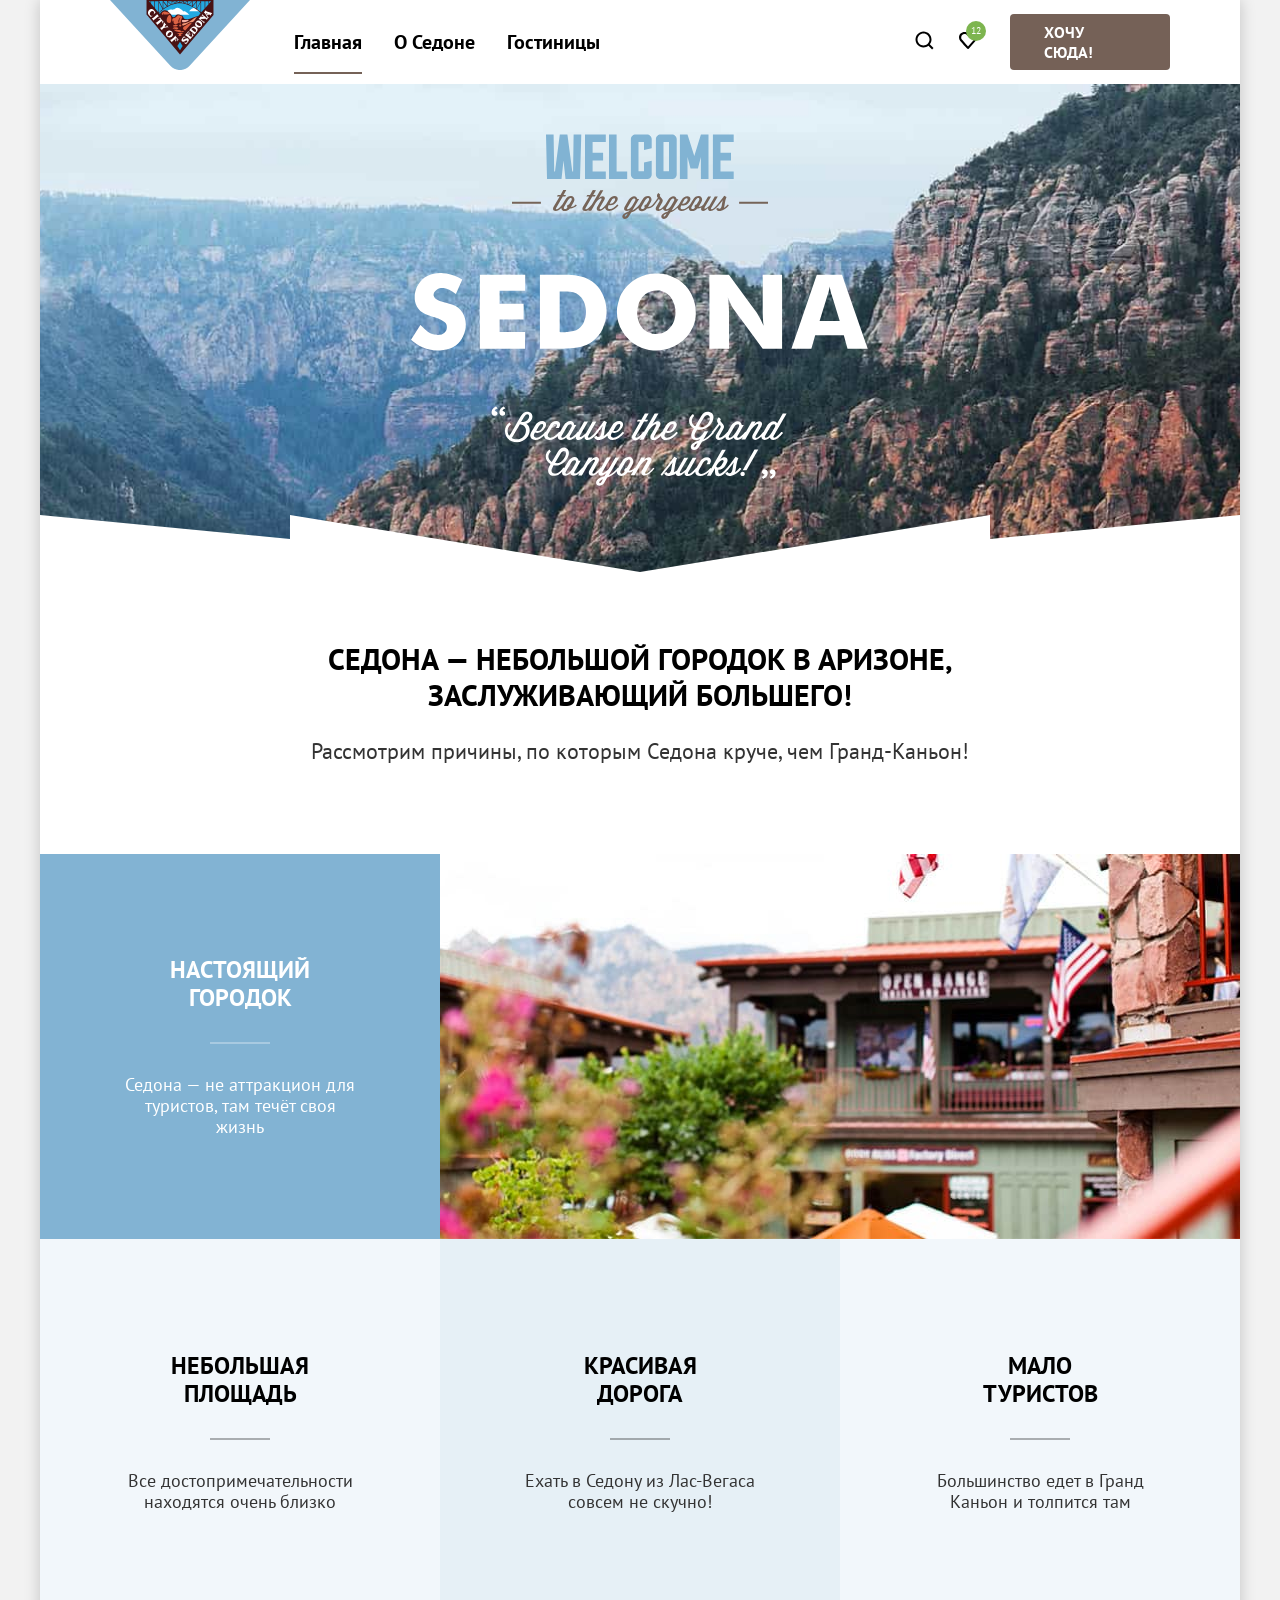
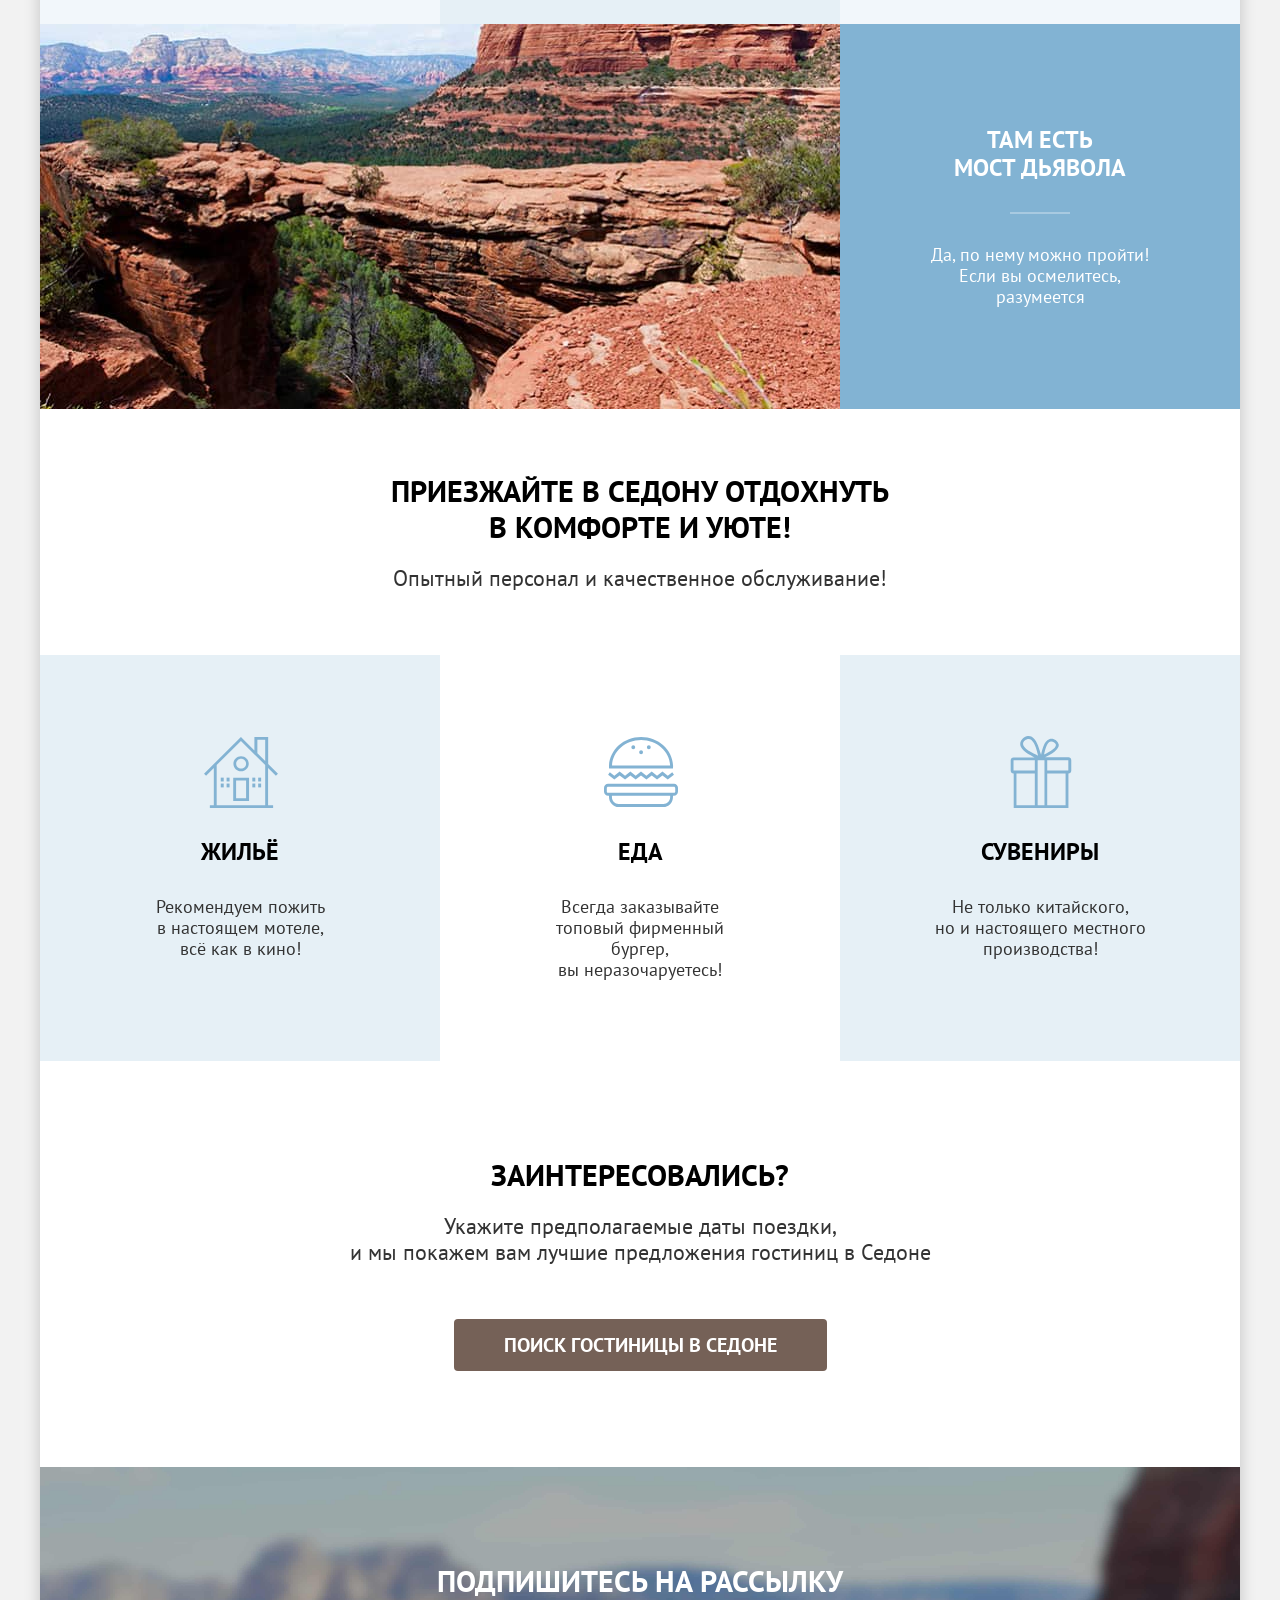
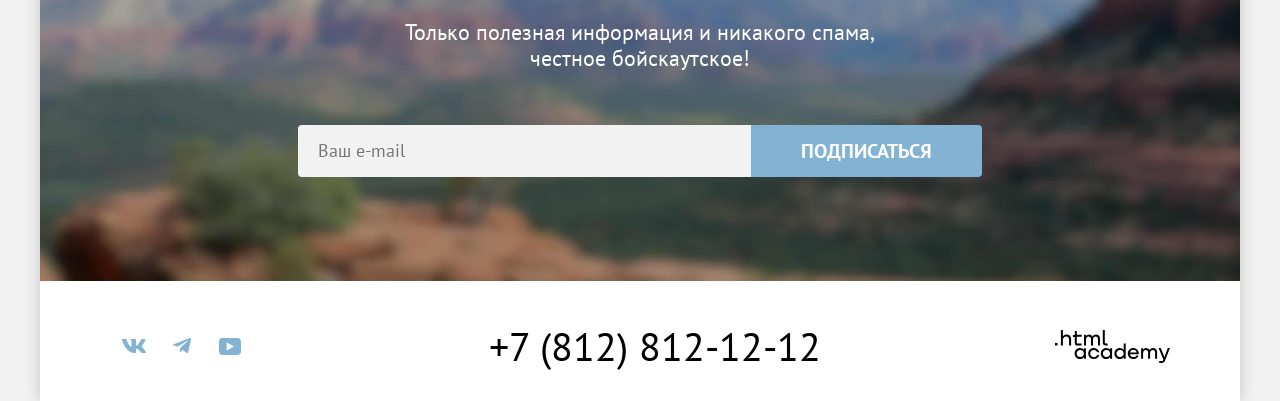
==== commit 82c702ec: "Вносит последние правки перед защитой" ====
--- a/index.html
+++ b/index.html
@@ -71,21 +71,21 @@
       <ul class="advantages-list">
         <li class="advantages-item advantages-item-with-image advantages-item-with-image-top">
           <div class="advantages-item-content">
-            <h3 class="section-subtitle advantages-item-title-white">Настоящий<br>городок</h3>
+            <h3 class="section-subtitle advantages-item-title-white">Настоящий <br>городок</h3>
             <p class="advantages-item-description-white">Седона — не аттракцион для туристов, там течёт своя жизнь</p>
           </div>
           <img class="advantages-item-image" src="images/photo-1.jpg" width="800" height="385" alt="Город Седона">
         </li>
         <li class="advantages-item light-blue-background">
-          <h3 class="section-subtitle advantages-item-title">Небольшая<br>площадь</h3>
+          <h3 class="section-subtitle advantages-item-title">Небольшая <br>площадь</h3>
           <p class="advantages-item-description">Все достопримечательности находятся очень близко</p>
         </li>
         <li class="advantages-item blue-background">
-          <h3 class="section-subtitle advantages-item-title">Красивая<br>дорога</h3>
+          <h3 class="section-subtitle advantages-item-title">Красивая <br>дорога</h3>
           <p class="advantages-item-description">Ехать в Седону из Лас-Вегаса совсем не скучно!</p>
         </li>
         <li class="advantages-item light-blue-background">
-          <h3 class="section-subtitle advantages-item-title">Мало<br>туристов</h3>
+          <h3 class="section-subtitle advantages-item-title">Мало <br>туристов</h3>
           <p class="advantages-item-description">Большинство едет в Гранд Каньон и толпится там</p>
         </li>
         <li class="advantages-item advantages-item-with-image advantages-item-with-image-bottom">
@@ -111,14 +111,11 @@
         </li>
         <li class="recommendations-item recommendations-food">
           <h3 class="recommendations-item-title section-subtitle">Еда</h3>
-          <p class="recommendations-item-description">Всегда заказывайте<br>топовый фирменный бургер,<br>вы не
-            разочаруетесь!
-          </p>
+          <p class="recommendations-item-description">Всегда заказывайте<br>топовый фирменный бургер,<br>вы неразочаруетесь!</p>
         </li>
         <li class="recommendations-item blue-background recommendations-gift">
           <h3 class="recommendations-item-title section-subtitle">Сувениры</h3>
-          <p class="recommendations-item-description">Не только китайского,<br>но и настоящего местного<br>производства!
-          </p>
+          <p class="recommendations-item-description">Не только китайского,<br>но и настоящего местного<br>производства!</p>
         </li>
       </ul>
     </section>
@@ -126,9 +123,7 @@
     <section class="hotel-search">
       <h2 class="visually-hidden">Поиск гостиницы</h2>
       <p class="hotel-search-title section-title">Заинтересовались?</p>
-      <p class="hotel-search-description">Укажите предполагаемые даты поездки,<br>и мы покажем вам лучшие предложения
-        гостиниц
-        в Седоне</p>
+      <p class="hotel-search-description">Укажите предполагаемые даты поездки,<br>и мы покажем вам лучшие предложения гостиниц в Седоне</p>
       <button class="primary-button-large button open-modal-button" type="button">Поиск гостиницы в Седоне</button>
     </section>
 
@@ -191,6 +186,7 @@
     </div>
 
     <div class="footer-logo">
+      <span class="visually-hidden">Онлайн‑курс: HTML и CSS. Профессиональная вёрстка сайтов</span>
       <a class="footer-logo-link" target="_blank" rel="noreferrer noopener"
         href="https://htmlacademy.ru/intensive/htmlcss">
         <svg width="115" height="33" viewBox="0 0 115 33" fill="none" xmlns="http://www.w3.org/2000/svg">
@@ -235,7 +231,8 @@
   <div class="modal-container">
     <div class="modal modal-search">
       <button class="modal-close-button">
-        <svg class="close-icon" aria-hidden="true" focusable="false" width="16" height="16" viewBox="0 0 20 20" fill="none" xmlns="http://www.w3.org/2000/svg">
+        <svg class="close-icon" aria-hidden="true" focusable="false" width="16" height="16" viewBox="0 0 20 20"
+          fill="none" xmlns="http://www.w3.org/2000/svg">
           <path
             d="M17 4.29231L15.7077 3L10 8.70769L4.29231 3L3 4.29231L8.70769 10L3 15.7077L4.29231 17L10 11.2923L15.7077 17L17 15.7077L11.2923 10L17 4.29231Z"
             fill="currentColor" />
@@ -262,24 +259,22 @@
           <label class="modal-form-label" for="adults">Взрослые:</label>
           <div class="quantity-picker">
             <button type="button" class="btn-minus" onclick="this.nextElementSibling.stepDown()">
-              <svg width="20" height="20" viewBox="0 0 20 20"
-                fill="none" xmlns="http://www.w3.org/2000/svg">
+              <svg width="20" height="20" viewBox="0 0 20 20" fill="none" xmlns="http://www.w3.org/2000/svg">
                 <path d="M3 9V11H17V9H3Z" fill="currentColor" />
               </svg>
               <span class="visually-hidden">Уменьшить количество взрослых</span>
             </button>
             <input class="modal-input-guest-amount" type="number" id="adults" name="adults" min="1" max="99" value="2"
-              inputmode="numeric" maxlength="2" required>
+              placeholder="1" inputmode="numeric" required>
             <button type="button" class="btn-plus" onclick="this.previousElementSibling.stepUp()">
-              <svg width="20" height="20" viewBox="0 0 20 20"
-                fill="none" xmlns="http://www.w3.org/2000/svg">
+              <svg width="20" height="20" viewBox="0 0 20 20" fill="none" xmlns="http://www.w3.org/2000/svg">
                 <path d="M17 9H11V3H9V9H3V11H9V17H11V11H17V9Z" fill="currentColor" />
               </svg>
               <span class="visually-hidden">Увеличить количество взрослых</span>
             </button>
           </div>
 
-          <label class="modal-form-label modal-form-label-children" for="children">Дети:
+          <label class="modal-form-label modal-form-label-children">Дети:
             <span class="tooltip">
               <button class="tooltip-toggle" type="button" aria-labelledby="tooltip-label-date">
                 <svg class="tooltip-icon" width="16" height="16" role="img" aria-label="Информация" viewBox="0 0 20 20"
@@ -293,17 +288,15 @@
           </label>
           <div class="quantity-picker">
             <button type="button" class="btn-minus" onclick="this.nextElementSibling.stepDown()">
-              <svg width="20" height="20" viewBox="0 0 20 20"
-                fill="none" xmlns="http://www.w3.org/2000/svg">
+              <svg width="20" height="20" viewBox="0 0 20 20" fill="none" xmlns="http://www.w3.org/2000/svg">
                 <path d="M3 9V11H17V9H3Z" fill="currentColor" />
               </svg>
               <span class="visually-hidden">Уменьшить количество детей</span>
             </button>
             <input class="modal-input-guest-amount" type="number" name="children" id="children" min="1" max="99"
-              value="2" inputmode="numeric" maxlength="2" required>
+              value="2" placeholder="1" inputmode="numeric" required>
             <button type="button" class="btn-plus" onclick="this.previousElementSibling.stepUp()">
-              <svg width="20" height="20" viewBox="0 0 20 20"
-                fill="none" xmlns="http://www.w3.org/2000/svg">
+              <svg width="20" height="20" viewBox="0 0 20 20" fill="none" xmlns="http://www.w3.org/2000/svg">
                 <path d="M17 9H11V3H9V9H3V11H9V17H11V11H17V9Z" fill="currentColor" />
               </svg>
               <span class="visually-hidden">Увеличить количество детей</span>
--- a/styles/styles.css
+++ b/styles/styles.css
@@ -32,10 +32,6 @@
   background-color: #f2f2f2;
 }
 
-img {
-  vertical-align: middle;
-}
-
 *,
 *::before,
 *::after {
@@ -86,7 +82,7 @@
 }
 
 .secondary-button-small:active {
-  color: rgba(255, 255, 255, 0.302);
+  color: rgba(255, 255, 255, 0.3);
   background-color: #68a2ca;
 }
 
@@ -107,7 +103,7 @@
 }
 
 .ghost-button:hover {
-  color: rgba(255, 255, 255, 0.302);
+  color: rgba(255, 255, 255, 0.3);
 }
 
 .ghost-button:focus {
@@ -117,11 +113,11 @@
 }
 
 .ghost-button:active {
-  color: rgba(255, 255, 255, 0.302);
+  color: rgba(255, 255, 255, 0.3);
 }
 
 .ghost-button:disabled {
-  color: rgba(255, 255, 255, 0.102);
+  color: rgba(255, 255, 255, 0.1);
 }
 
 .primary-button-small {
@@ -148,7 +144,7 @@
 
 .primary-button-small:active {
   background-color: #756157;
-  color: rgba(255, 255, 255, 0.302);
+  color: rgba(255, 255, 255, 0.3);
 }
 
 .primary-button-small:disabled {
@@ -179,7 +175,7 @@
 
 .primary-button-large:active {
   background-color: #756157;
-  color: rgba(255, 255, 255, 0.302);
+  color: rgba(255, 255, 255, 0.3);
 }
 
 .primary-button-large:disabled {
@@ -207,7 +203,7 @@
 
 .secondary-button:active {
   background-color: #68a2ca;
-  color: rgba(255, 255, 255, 0.302);
+  color: rgba(255, 255, 255, 0.3);
 }
 
 .secondary-button:disabled {
@@ -282,6 +278,7 @@
 .navigation-user-with-icons {
   display: flex;
   flex-wrap: wrap;
+  justify-content: flex-end;
   max-width: 216px;
   margin: 0;
   list-style: none;
@@ -290,9 +287,9 @@
 .navigation-user {
   display: flex;
   flex-wrap: wrap;
-  gap: 20px;
+  gap: 0 20px;
   align-items: center;
-  justify-content: end;
+  justify-content: flex-end;
   margin: 0;
   padding-left: 0;
   max-width: 487px;
@@ -320,7 +317,7 @@
 }
 
 .navigation-link:active {
-  color: rgba(117, 97, 87, 0.302);
+  color: rgba(117, 97, 87, 0.3);
 }
 
 .navigation-link:disabled {
@@ -364,7 +361,7 @@
 }
 
 .search:active {
-  color: rgba(117, 97, 87, 0.302);
+  color: rgba(117, 97, 87, 0.3);
 }
 
 .search:disabled {
@@ -381,7 +378,7 @@
 }
 
 .favourite:active {
-  color: rgba(117, 97, 87, 0.302);
+  color: rgba(117, 97, 87, 0.3);
 }
 
 .favourite:disabled {
@@ -407,7 +404,7 @@
 .hero {
   align-content: center;
   padding: 50px 0 82px;
-  background-color: #d3d3d3;
+  background-color: #a9a9a9;
   background-image: url("../images/divider.svg"), url("../images/index-background.jpg");
   background-size: 100% auto, cover;
   background-repeat: no-repeat, no-repeat;
@@ -467,7 +464,7 @@
 }
 
 .light-blue-background {
-  background-color: rgba(131, 179, 211, 0.122);
+  background-color: rgba(131, 179, 211, 0.1);
 }
 
 .advantages-item-content {
@@ -485,7 +482,7 @@
   height: 2px;
   width: 60px;
   margin: 30px auto;
-  background-color: rgba(0, 0, 0, 0.302);
+  background-color: rgba(0, 0, 0, 0.3);
 }
 
 .advantages-item-title-white {
@@ -503,7 +500,7 @@
   height: 2px;
   width: 60px;
   margin: 30px auto;
-  background-color: rgba(255, 255, 255, 0.302);
+  background-color: rgba(255, 255, 255, 0.3);
 }
 
 .advantages-item-description {
@@ -626,7 +623,7 @@
   padding: 96px 200px 104px;
   text-align: center;
   background-image: url("../images/subscription-background.jpg");
-  background-color: #d3d3d3;
+  background-color: #a9a9a9;
   background-size: cover;
   background-repeat: no-repeat;
 }
@@ -712,7 +709,7 @@
 }
 
 .social-icon:active {
-  color: rgba(104, 162, 202, 0.302);
+  color: rgba(104, 162, 202, 0.3);
 }
 
 .social-icon:disabled {
@@ -744,7 +741,7 @@
 }
 
 .footer-phone-link:active {
-  color: rgba(117, 97, 87, 0.302);
+  color: rgba(117, 97, 87, 0.3);
 }
 
 .footer-phone-link:disabled {
@@ -767,7 +764,7 @@
 }
 
 .footer-logo-link:active {
-  color: rgba(117, 97, 87, 0.302);
+  color: rgba(117, 97, 87, 0.3);
 }
 
 .footer-phone-link:disabled {
@@ -780,7 +777,7 @@
 }
 
 .footer-phone-link:active {
-  color: rgba(117, 97, 87, 0.302);
+  color: rgba(117, 97, 87, 0.3);
 }
 
 .modal-container {
@@ -818,7 +815,7 @@
   padding: 64px 70px;
   background-color: #ffffff;
   border-radius: 30px;
-  box-shadow: 0 25px 50px 0 rgba(0, 0, 0, 0.149);
+  box-shadow: 0 25px 50px 0 rgba(0, 0, 0, 0.1);
   overflow-y: auto;
 }
 
@@ -842,7 +839,7 @@
   padding: 0 28px 0 0;
   gap: 10px;
   align-items: center;
-  justify-content: end;
+  justify-content: flex-end;
 }
 
 .modal-close-button {
@@ -865,18 +862,18 @@
 
 .modal-close-button:focus {
   background-color: #e5e5e5;
-  outline: rgb(131, 179, 211) 3px solid;
+  outline: #83b3d3 3px solid;
   outline-offset: -3px;
 }
 
 .modal-close-button:active {
   background-color: #e5e5e5;
-  color: rgba(0, 0, 0, 0.302);
+  color: rgba(0, 0, 0, 0.3);
 }
 
 .modal-close-button:disabled {
   background-color: #e5e5e5;
-  color: rgba(0, 0, 0, 0.302);
+  color: rgba(0, 0, 0, 0.3);
 }
 
 .modal-search-title {
@@ -914,7 +911,7 @@
   background-size: 19px 20px;
   border: none;
   border-radius: 4px;
-  background-color: rgb(242, 242, 242);
+  background-color: #f2f2f2;
 }
 
 .error-message {
@@ -981,7 +978,7 @@
 }
 
 .quantity-picker:disabled {
-  color: rgba(0, 0, 0, 0.302);
+  color: rgba(0, 0, 0, 0.3);
   background-color: #e5e5e5;
 }
 
@@ -997,7 +994,7 @@
 .btn-plus {
   height: 48px;
   padding: 14px 10px;
-  color: rgba(0, 0, 0, 0.149);
+  color: rgba(0, 0, 0, 0.1);
   border-radius: 0 4px 4px 0;
   border: none;
   background-color: transparent;
@@ -1029,7 +1026,7 @@
 }
 
 .quantity-picker button:disabled svg {
-  color: rgba(0, 0, 0, 0.302);
+  color: rgba(0, 0, 0, 0.3);
 }
 
 .modal-input-guest-amount {
@@ -1067,6 +1064,7 @@
 
 .tooltip {
   position: relative;
+  flex-shrink: 0;
 }
 
 .tooltip-toggle:focus {
@@ -1078,6 +1076,7 @@
   padding: 0;
   margin: 0;
   height: 26px;
+  width: 26px;
   border-radius: 50%;
   border: none;
   background-color: #83b3d3;
@@ -1105,12 +1104,12 @@
   line-height: 20px;
   font-weight: 400;
   background-color: #333333;
-  box-shadow: 0 15px 30px 0 rgba(0, 0, 0, 0.302);
+  box-shadow: 0 15px 30px 0 rgba(0, 0, 0, 0.3);
   border-radius: 10px;
 }
 
-.tooltip-toggle:hover + .tooltip-text,
-.tooltip-toggle:focus + .tooltip-text {
+.tooltip-toggle:hover+.tooltip-text,
+.tooltip-toggle:focus+.tooltip-text {
   display: block;
 }
 
@@ -1133,7 +1132,7 @@
   background-image: url("../images/catalog-background.jpg");
   background-size: cover;
   background-repeat: no-repeat;
-  background-color: #d3d3d3;
+  background-color: #a9a9a9;
 }
 
 .catalog {
@@ -1143,9 +1142,21 @@
 }
 
 .catalog-filters {
-  display: grid;
-  grid-template-columns: 200px 1fr 1fr auto;
-  gap: 20px;
+  display: flex;
+  flex-wrap: wrap;
+  justify-content: space-between;
+}
+
+.catalog-filter-left-group {
+  display: flex;
+  flex-wrap: wrap;
+  gap: 70px;
+}
+
+.catalog-filter-right-group {
+  display: flex;
+  flex-wrap: wrap;
+  gap: 70px;
 }
 
 .control-input-radio {
@@ -1174,31 +1185,31 @@
   width: 20px;
   height: 20px;
   margin: 0;
-  opacity: 0%;
+  opacity: 0;
   cursor: pointer;
 }
 
 .control-input-label:hover .control-mark-checkbox {
-  opacity: 60%;
+  opacity: 0.6;
 }
 
 .control-input-label:hover {
-  opacity: 60%;
-}
-
-.control-input-checkbox:focus-visible + .control-mark-checkbox {
+  opacity: 0.6;
+}
+
+.control-input-checkbox:focus-visible+.control-mark-checkbox {
   outline: 3px solid #83b3d3;
 }
 
-.control-input-checkbox:active + .control-mark-checkbox {
-  opacity: 30%;
-}
-
-.control-input-checkbox:disabled + .control-mark-checkbox {
-  background-color: rgba(255, 255, 255, 0.102);
-}
-
-.control-input-checkbox[type="checkbox"]:checked + .control-mark-checkbox::before {
+.control-input-checkbox:active+.control-mark-checkbox {
+  opacity: 0.3;
+}
+
+.control-input-checkbox:disabled+.control-mark-checkbox {
+  background-color: rgba(255, 255, 255, 0.1);
+}
+
+.control-input-checkbox[type="checkbox"]:checked+.control-mark-checkbox::before {
   content: "";
   position: absolute;
   top: 50%;
@@ -1224,31 +1235,31 @@
   width: 20px;
   height: 20px;
   margin: 0;
-  opacity: 0%;
+  opacity: 0;
   cursor: pointer;
 }
 
 .control-input-label:hover .control-mark-radio {
-  opacity: 60%;
+  opacity: 0.6;
 }
 
 .control-input-label:hover {
-  opacity: 60%;
-}
-
-.control-input-radio:focus-visible + .control-mark-radio {
+  opacity: 0.6;
+}
+
+.control-input-radio:focus-visible+.control-mark-radio {
   outline: 3px solid #83b3d3;
 }
 
-.control-input-label:active + .control-mark-radio {
-  opacity: 30%;
-}
-
-.control-input-radio:disabled + .control-mark-radio {
-  background-color: rgba(255, 255, 255, 0.102);
-}
-
-.control-input-radio[type="radio"]:checked + .control-mark-radio::before {
+.control-input-label:active+.control-mark-radio {
+  opacity: 0.3;
+}
+
+.control-input-radio:disabled+.control-mark-radio {
+  background-color: rgba(255, 255, 255, 0.1);
+}
+
+.control-input-radio[type="radio"]:checked+.control-mark-radio::before {
   content: "";
   position: absolute;
   top: 50%;
@@ -1266,20 +1277,9 @@
   list-style: none;
 }
 
-.catalog-filter-range-group {
-  margin-right: 50px;
-  min-width: 288px;
-}
-
-fieldset.catalog-filter-range-group {
-  border: none;
-  padding: 0;
-}
-
 .range-input-container {
   display: flex;
   gap: 2px;
-  max-width: 288px;
   margin-bottom: 44px;
 }
 
@@ -1291,13 +1291,18 @@
   position: absolute;
   top: 12px;
   right: 20px;
-  color: rgba(0, 0, 0, 0.302);
+  color: rgba(0, 0, 0, 0.3);
 }
 
 input[type="number"]::-webkit-outer-spin-button,
 input[type="number"]::-webkit-inner-spin-button {
+  -moz-appearance: none;
   appearance: none;
   margin: 0;
+}
+
+input[type="number"] {
+  -moz-appearance: textfield;
 }
 
 .catalog-filter-button-container {
@@ -1348,13 +1353,13 @@
 
 .sorting-select:active {
   color: #000000;
-  border: 2px solid rgba(0, 0, 0, 0.302);
+  border: 2px solid rgba(0, 0, 0, 0.3);
 }
 
 .sorting-select:disabled {
   color: #000000;
   border: 2px solid #000000;
-  opacity: 30%;
+  opacity: 0.3;
 }
 
 .sorting-buttons-container {
@@ -1408,11 +1413,11 @@
 }
 
 .breadcrumbs-link:active {
-  color: rgba(255, 255, 255, 0.302);
+  color: rgba(255, 255, 255, 0.3);
 }
 
 .breadcrumbs-link:disabled {
-  color: rgba(255, 255, 255, 0.102);
+  color: rgba(255, 255, 255, 0.1);
 }
 
 .breadcrumbs-item:not(:last-child)::after {
@@ -1436,6 +1441,12 @@
 .catalog-filter-group {
   margin: 0;
   padding: 0;
+  max-width: 200px;
+}
+
+.catalog-filter-range-group {
+  margin: 0;
+  max-width: 288px;
 }
 
 .catalog-filter-list {
@@ -1488,7 +1499,7 @@
 .range-scale {
   position: relative;
   height: 4px;
-  background-color: rgba(255, 255, 255, 0.302);
+  background-color: rgba(255, 255, 255, 0.3);
 }
 
 .range-bar {
@@ -1508,7 +1519,7 @@
 }
 
 .range-toggle:hover {
-  box-shadow: 0 4px 10px 0 rgba(0, 0, 0, 0.251);
+  box-shadow: 0 4px 10px 0 rgba(0, 0, 0, 0.2);
 }
 
 .range-toggle:focus {
@@ -1542,6 +1553,11 @@
 }
 
 fieldset.catalog-filter-group {
+  border: none;
+  padding: 0;
+}
+
+fieldset.catalog-filter-range-group {
   border: none;
   padding: 0;
 }
@@ -1674,7 +1690,7 @@
 }
 
 .product-card-button-favourite:active {
-  color: rgba(255, 255, 255, 0.302);
+  color: rgba(255, 255, 255, 0.3);
   background-color: #7db54f;
 }
 
@@ -1742,8 +1758,8 @@
 }
 
 .pagination-link:active {
-  color: rgba(255, 255, 255, 0.302);
-  background-color: rgba(104, 162, 202, 0.302);
+  color: rgba(255, 255, 255, 0.3);
+  background-color: rgba(104, 162, 202, 0.3);
 }
 
 .pagination-link:disabled {
